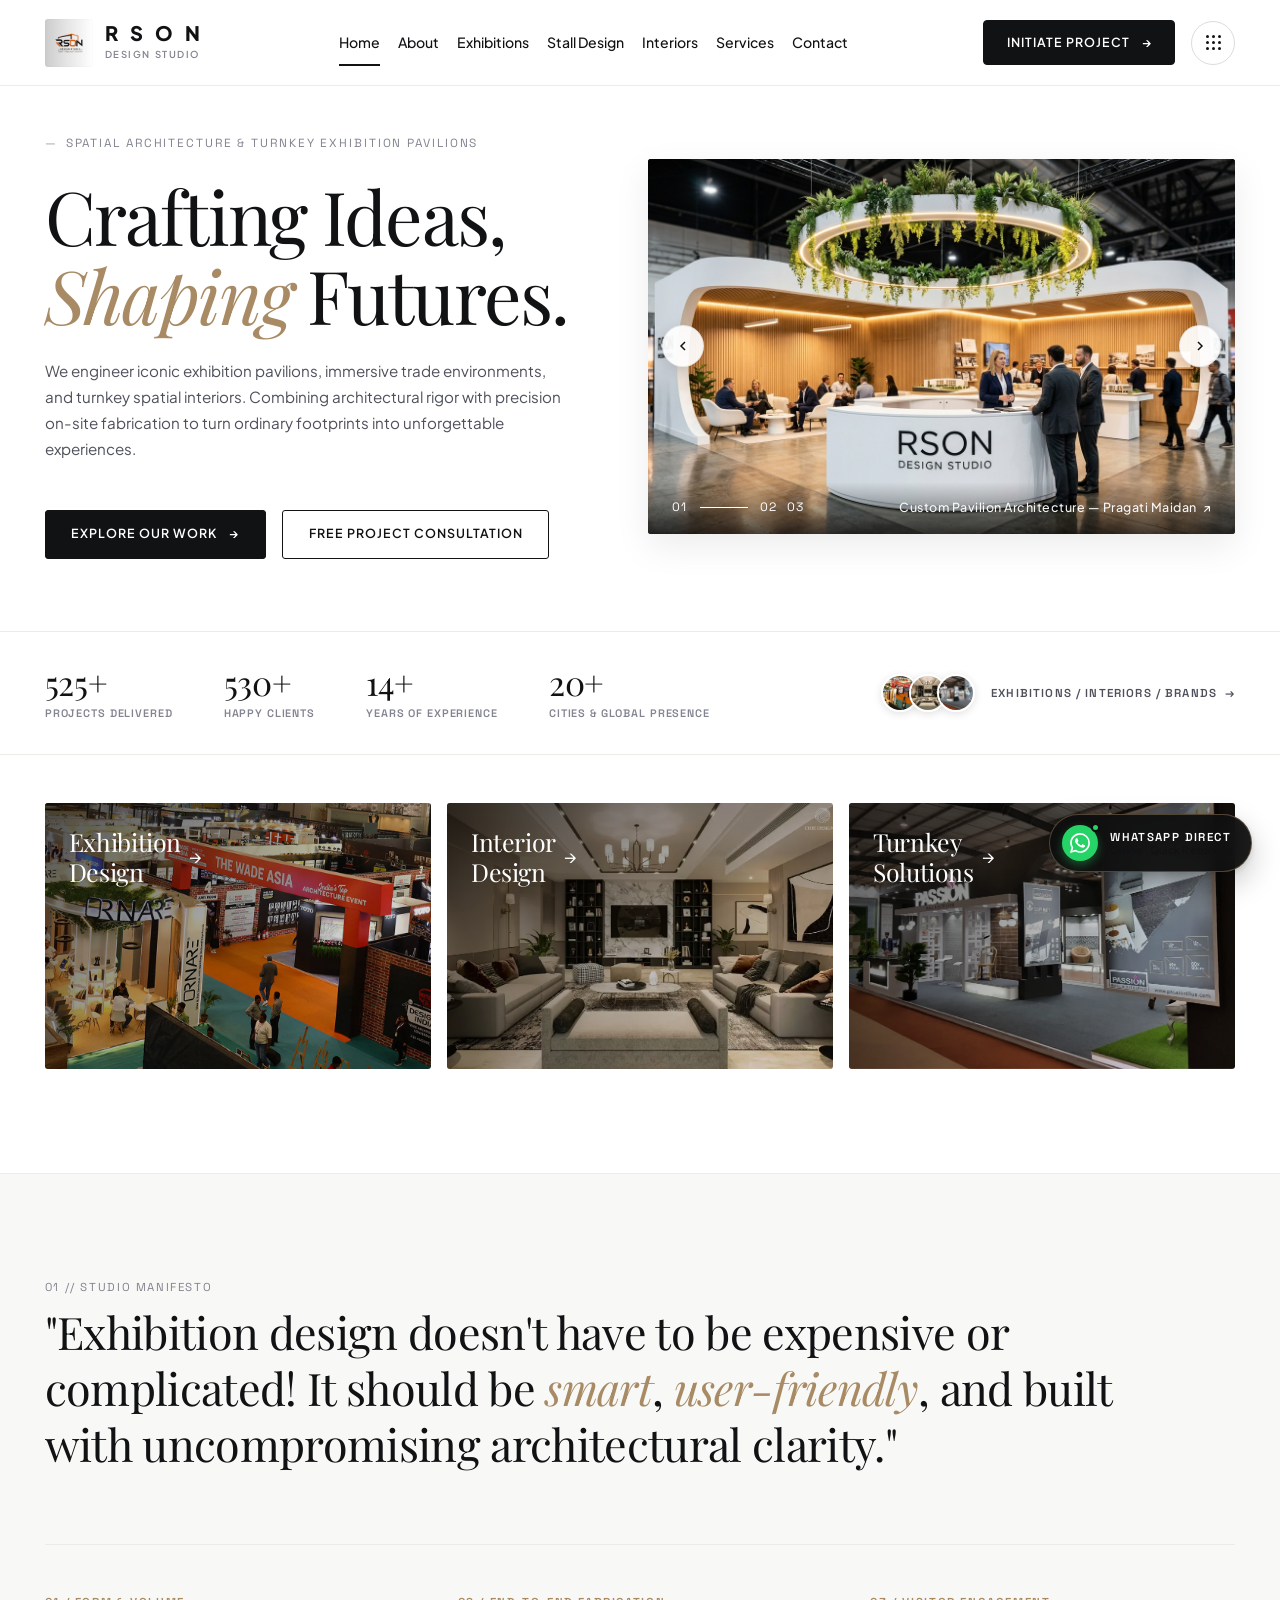
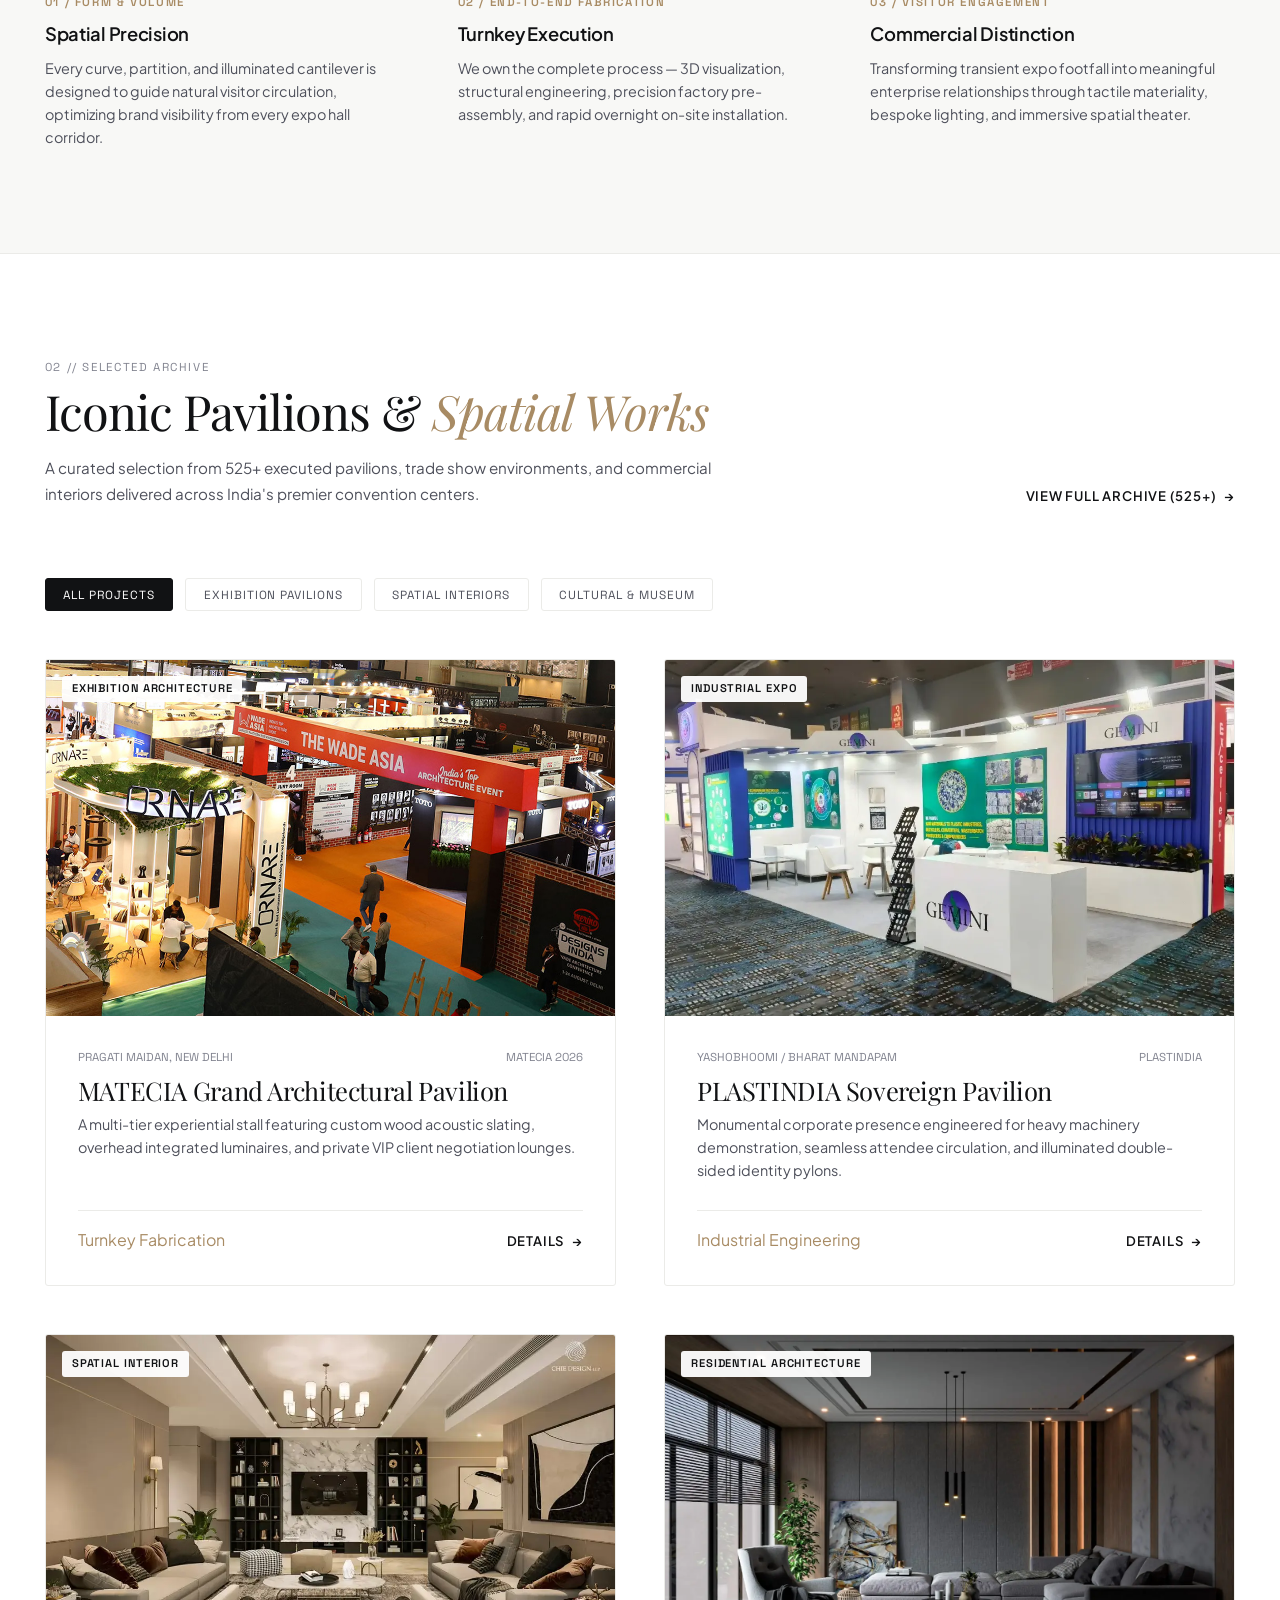
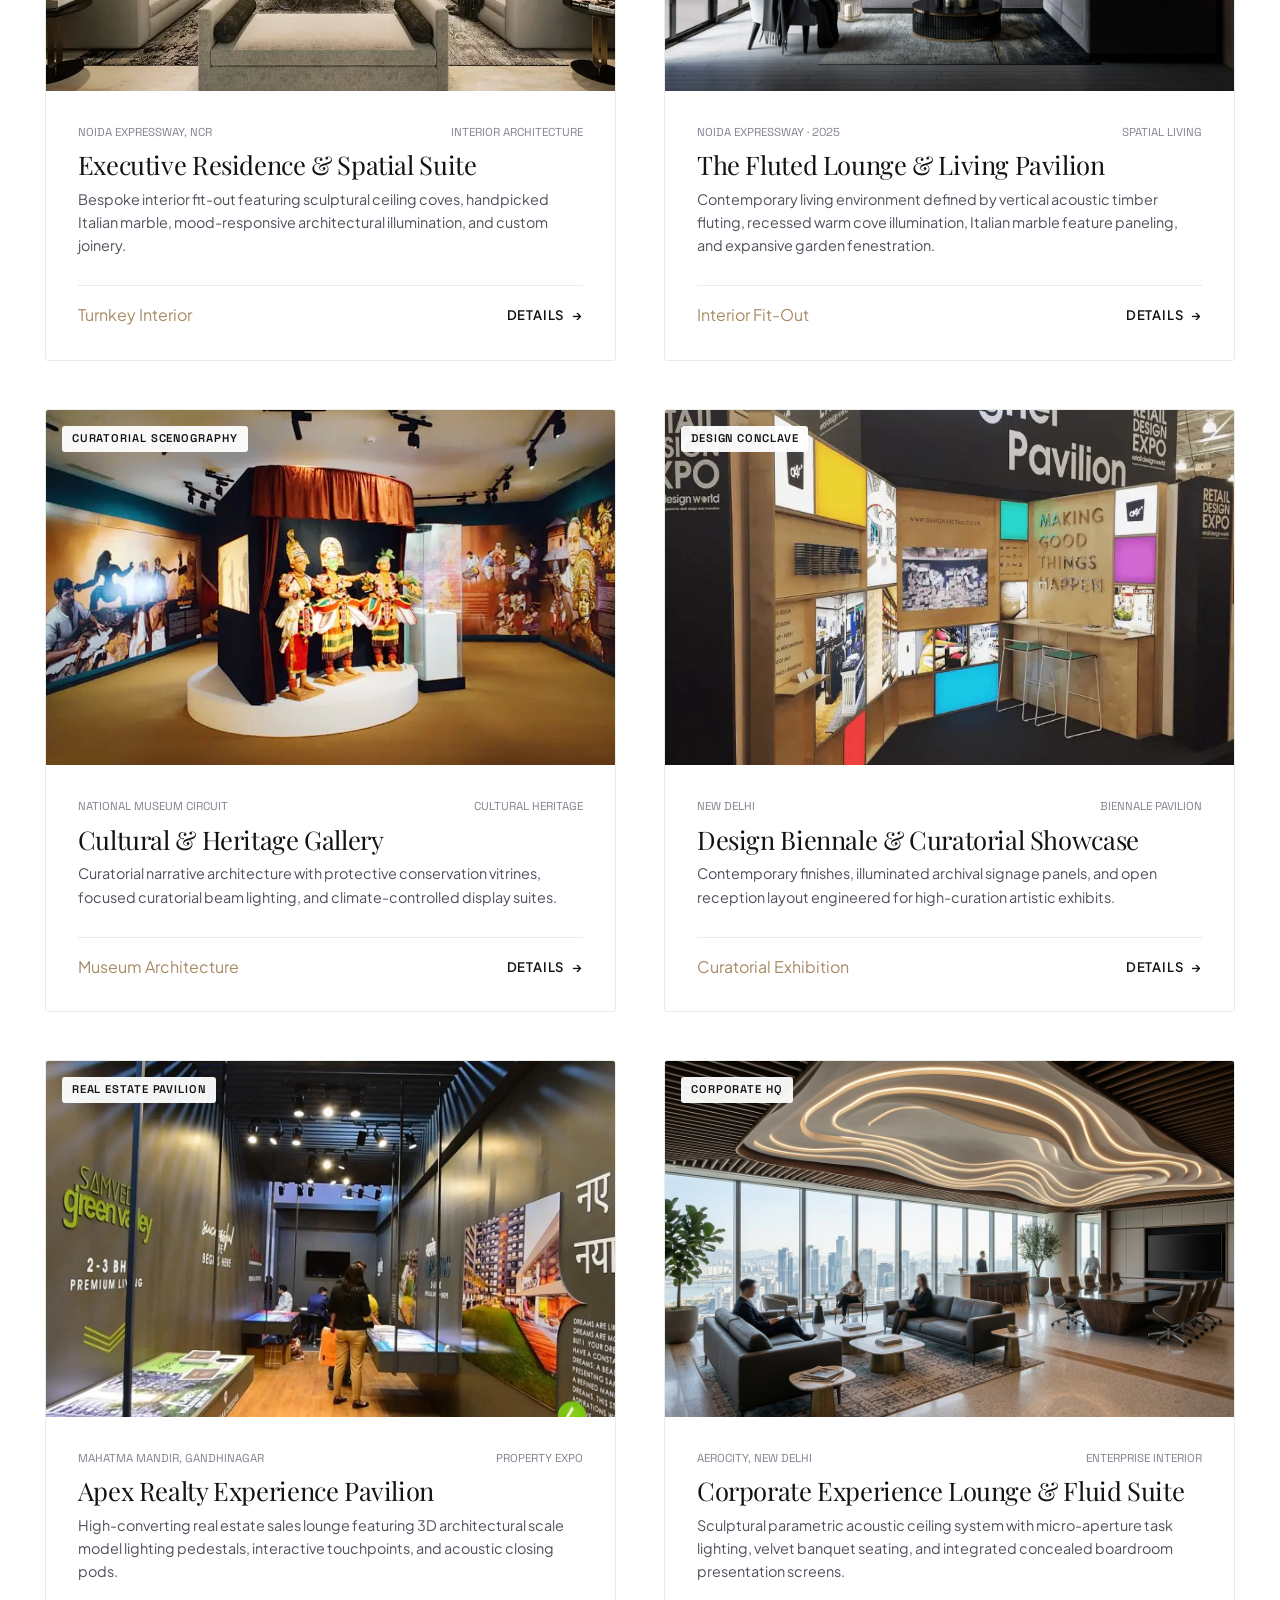
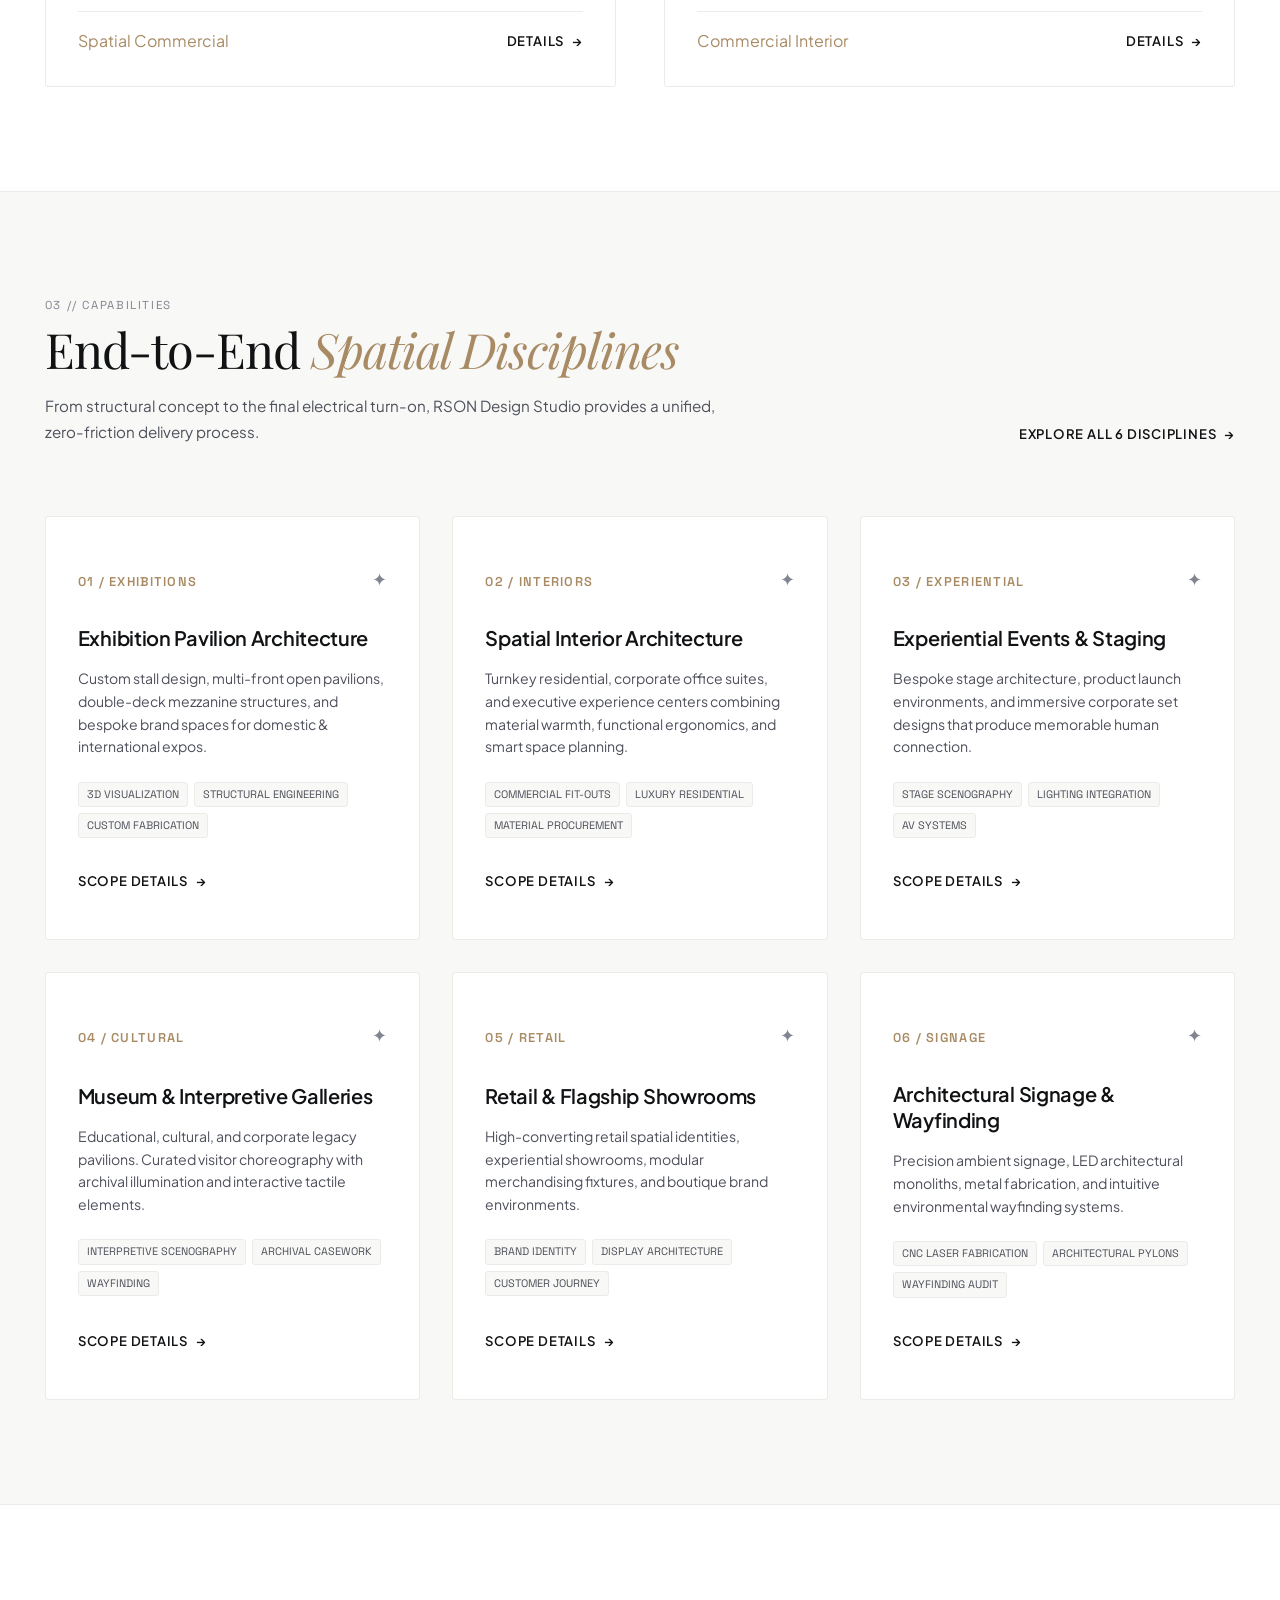
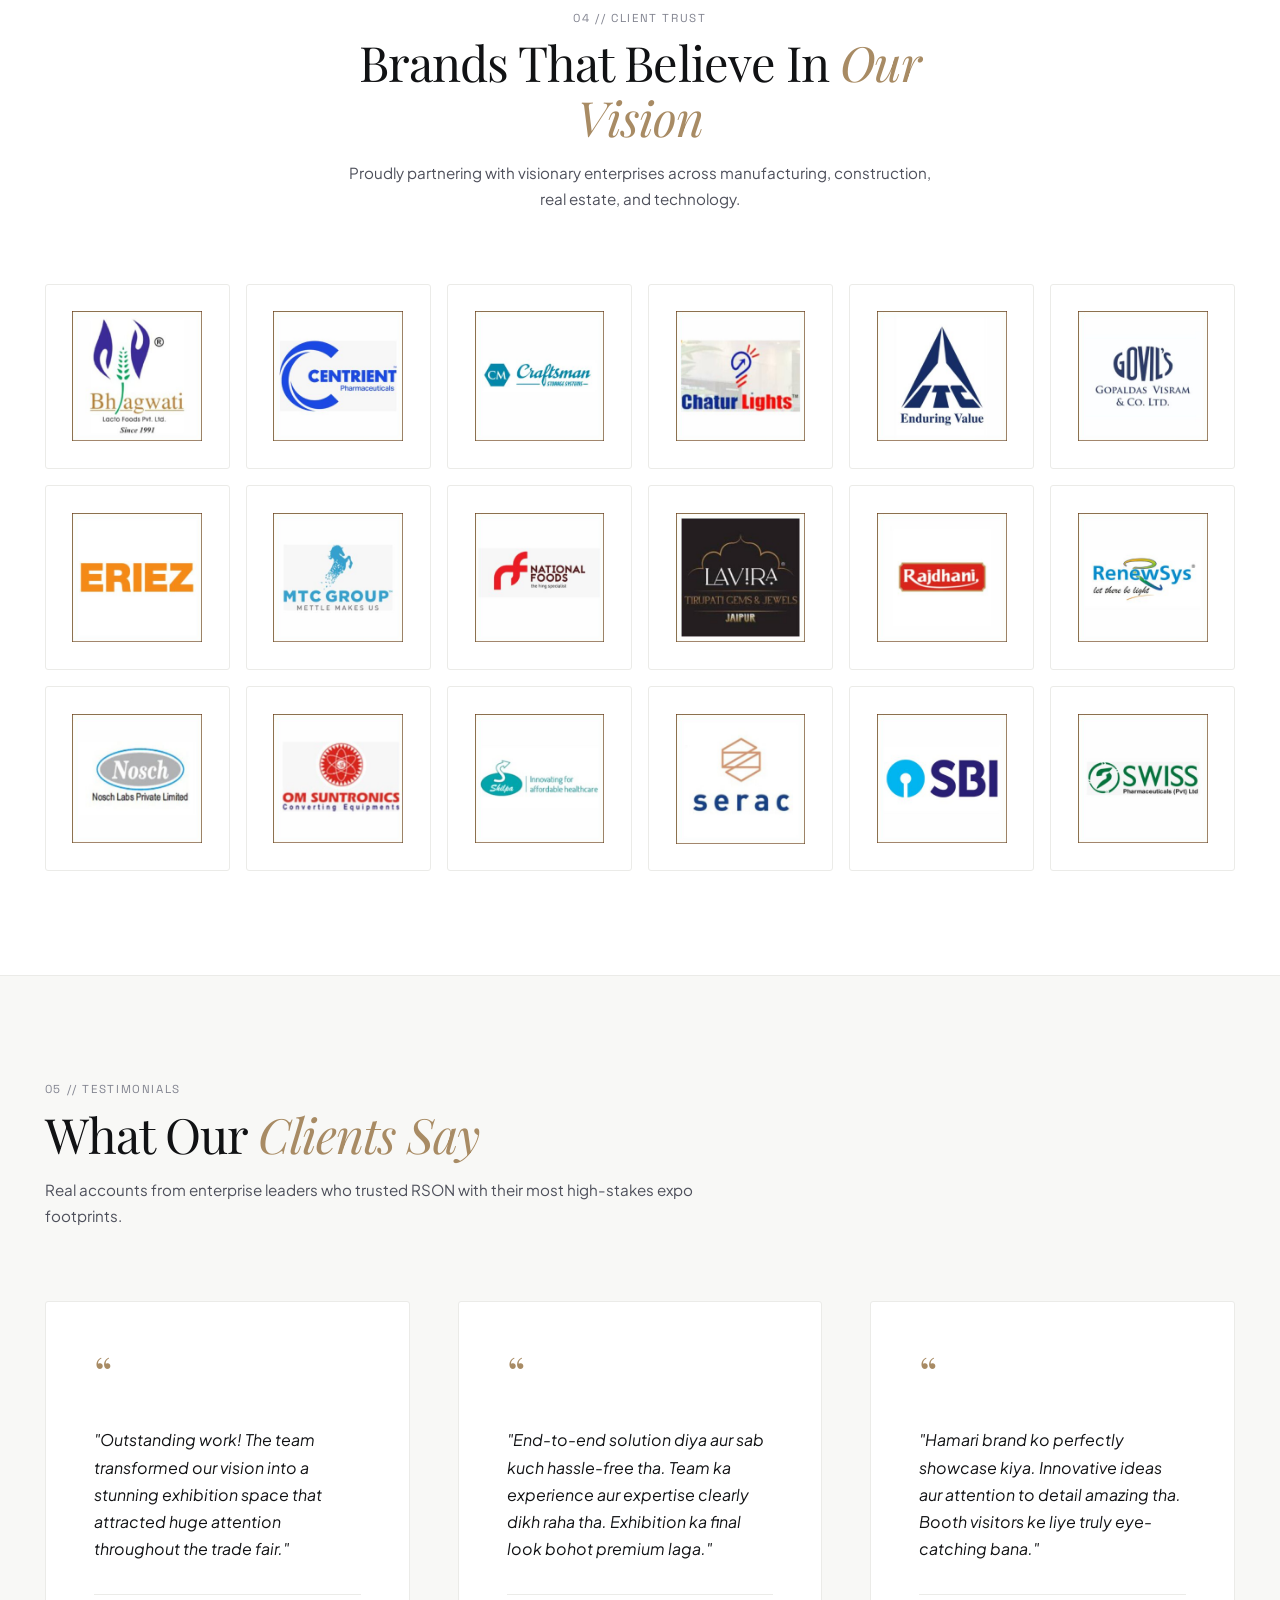
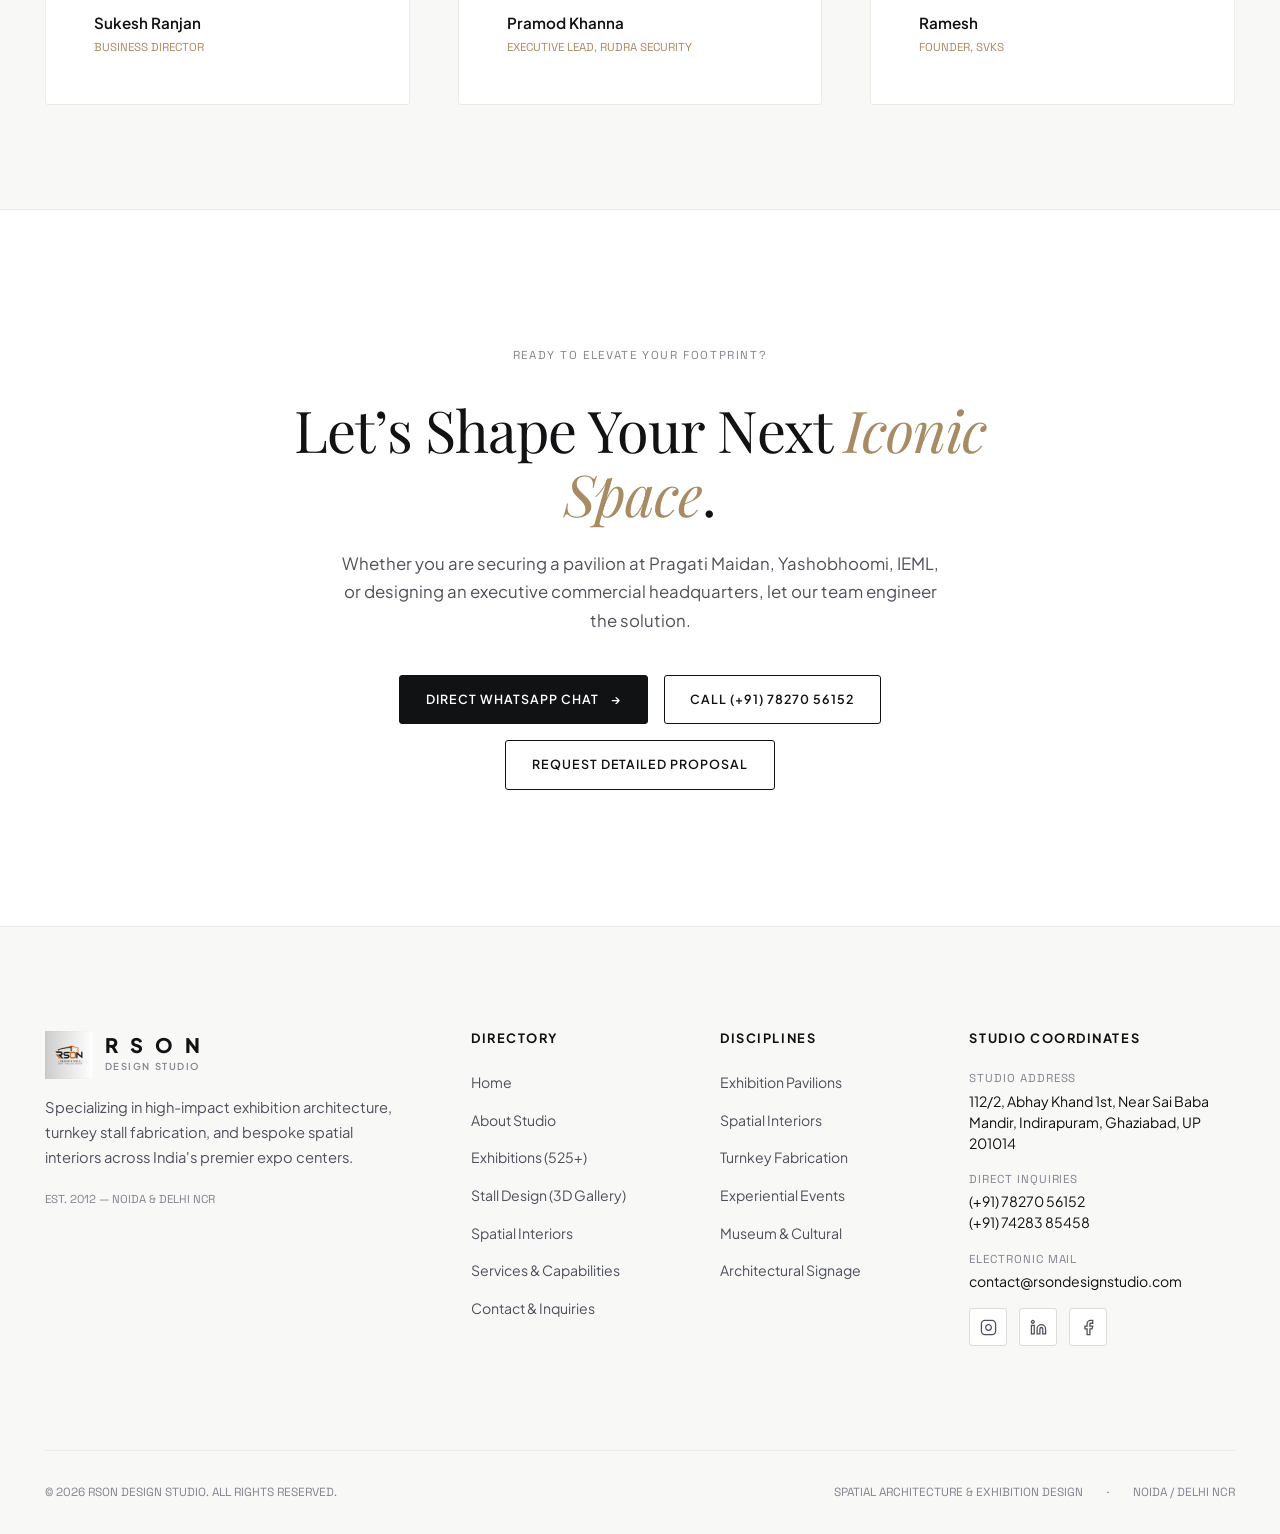
==== index.html @ c60c8533 "Fix home page project filter buttons and update experience stat to 14+ years" ====
<!DOCTYPE html>
<html lang="en">

<head>
  <meta charset="UTF-8">
  <meta name="viewport" content="width=device-width, initial-scale=1.0">
  <title>RSON Design Studio — Spatial Architecture & Exhibition Pavilions</title>
  <meta name="description"
    content="RSON Design Studio specializes in bespoke exhibition pavilion architecture, turnkey stall fabrication, and spatial interior design across India's premier convention centers.">
  <meta name="keywords"
    content="exhibition design, stall fabrication, spatial interior design, booth architecture, Pragati Maidan, Yashobhoomi, Noida, Delhi NCR">

  <!-- OpenGraph Meta -->
  <meta property="og:type" content="website">
  <meta property="og:title" content="RSON Design Studio — Spatial Architecture & Exhibition Pavilions">
  <meta property="og:description"
    content="Crafting monumental exhibition pavilions, immersive trade environments, and turnkey spatial interiors. 14+ years, 525+ built projects.">
  <meta property="og:image" content="assets/images/hero-mockup-pavilion.jpg">
  <meta property="og:url" content="https://www.rsondesignstudio.com/">

  <!-- Favicon -->
  <link rel="icon" type="image/jpeg" href="assets/images/logo.jpeg">

  <!-- Google Fonts: Playfair Display (Editorial Serif), Plus Jakarta Sans (Swiss Sans), Space Grotesk (Mono) -->
  <link rel="preconnect" href="https://fonts.googleapis.com">
  <link rel="preconnect" href="https://fonts.gstatic.com" crossorigin>
  <link
    href="https://fonts.googleapis.com/css2?family=Playfair+Display:ital,wght@0,400;0,500;0,600;0,700;1,400;1,500;1,600&family=Plus+Jakarta+Sans:wght@300;400;500;600;700;800&family=Space+Grotesk:wght@400;500;600&display=swap"
    rel="stylesheet">

  <!-- Stylesheets -->
  <link rel="stylesheet" href="css/design-system.css">
  <link rel="stylesheet" href="css/layout.css">
  <link rel="stylesheet" href="css/home.css">
</head>

<body>

  <!-- =========================================================================
       01. PRIMARY SITE HEADER (EXACT REFERENCE MOCKUP SPECIFICATION)
       ========================================================================= -->
  <header class="site-header">
    <div class="container header-container">
      <!-- Studio Brand Identity Lockup with Original Website Logo -->
      <a href="/" class="brand-lockup" aria-label="RSON Design Studio Homepage">
        <img src="assets/images/logo-cropped.jpeg" alt="RSON Design Studio Logo" class="header-logo-img" width="48"
          height="48">
        <div class="brand-text">
          <span class="brand-name">R S O N</span>
          <span class="brand-tagline">DESIGN STUDIO</span>
        </div>
      </a>

      <!-- Desktop Architectural Navigation -->
      <nav class="desktop-nav" aria-label="Main Navigation">
        <a href="/" class="nav-link active" aria-current="page">Home</a>
        <a href="about" class="nav-link">About</a>
        <a href="exhibitions" class="nav-link">Exhibitions</a>
        <a href="stall-design" class="nav-link">Stall Design</a>
        <a href="interiors" class="nav-link">Interiors</a>
        <a href="services" class="nav-link">Services</a>
        <a href="contact" class="nav-link">Contact</a>
      </nav>

      <!-- Header Actions -->
      <div class="header-actions">
        <a href="contact" class="btn btn-black btn-initiate">
          <span>INITIATE PROJECT</span>
          <span aria-hidden="true">→</span>
        </a>
        <button class="btn-grid-menu" aria-label="Toggle Navigation & Coordinates Drawer" aria-expanded="false">
          <div class="grid-dots-icon" aria-hidden="true">
            <span></span><span></span><span></span>
            <span></span><span></span><span></span>
            <span></span><span></span><span></span>
          </div>
        </button>
      </div>
    </div>
  </header>

  <!-- =========================================================================
       02. MOBILE & COORDINATES DRAWER
       ========================================================================= -->
  <div class="mobile-drawer" aria-label="Mobile Navigation Overlay">
    <ul class="mobile-nav-list">
      <li class="mobile-nav-item">
        <span class="mobile-nav-num">01</span>
        <a href="/" class="mobile-nav-link active">Home</a>
      </li>
      <li class="mobile-nav-item">
        <span class="mobile-nav-num">02</span>
        <a href="about" class="mobile-nav-link">About Studio</a>
      </li>
      <li class="mobile-nav-item">
        <span class="mobile-nav-num">03</span>
        <a href="exhibitions" class="mobile-nav-link">Exhibitions</a>
      </li>
      <li class="mobile-nav-item">
        <span class="mobile-nav-num">04</span>
        <a href="stall-design" class="mobile-nav-link">Stall Design</a>
      </li>
      <li class="mobile-nav-item">
        <span class="mobile-nav-num">05</span>
        <a href="interiors" class="mobile-nav-link">Interiors</a>
      </li>
      <li class="mobile-nav-item">
        <span class="mobile-nav-num">06</span>
        <a href="services" class="mobile-nav-link">Services</a>
      </li>
      <li class="mobile-nav-item">
        <span class="mobile-nav-num">07</span>
        <a href="contact" class="mobile-nav-link">Contact</a>
      </li>
    </ul>

    <div class="mobile-drawer-footer">
      <div class="mobile-contact-row">
        <span class="mobile-contact-label">Studio Coordinates</span>
        <span class="mobile-contact-val">112/2, Abhay Khand 1st, Indirapuram, Ghaziabad UP 201014 / Noida NCR</span>
      </div>
      <div class="mobile-contact-row">
        <span class="mobile-contact-label">Direct Line</span>
        <span class="mobile-contact-val">(+91) 78270 56152 &nbsp;·&nbsp; (+91) 74283 85458</span>
      </div>
      <div style="margin-top: var(--space-sm);">
        <a href="https://wa.me/917827056152?text=Hello%20RSON%20Studio%2C%20I%20would%20like%20to%20discuss%20an%20upcoming%20project."
          target="_blank" rel="noopener noreferrer" class="btn btn-black" style="width: 100%;">
          Chat via WhatsApp Direct
        </a>
      </div>
    </div>
  </div>

  <main id="main-content">
    <!-- =========================================================================
         03. HERO SECTION (MATCHING REFERENCE MOCKUP SPECIFICATION)
         ========================================================================= -->
    <section class="hero-section">
      <div class="container">
        <div class="hero-grid">
          <!-- Left Column: Typography & CTAs -->
          <div class="hero-content fade-up">
            <span class="eyebrow-line">SPATIAL ARCHITECTURE & TURNKEY EXHIBITION PAVILIONS</span>
            <h1 class="hero-title">
              Crafting Ideas,<br>
              <span class="text-beige-italic">Shaping</span> Futures.
            </h1>
            <p class="hero-subtitle">
              We engineer iconic exhibition pavilions, immersive trade environments, and turnkey spatial interiors.
              Combining architectural rigor with precision on-site fabrication to turn ordinary footprints into
              unforgettable experiences.
            </p>
            <div class="hero-actions">
              <a href="#featured-works" class="btn btn-black">
                <span>EXPLORE OUR WORK</span>
                <span aria-hidden="true">→</span>
              </a>
              <a href="https://wa.me/917827056152?text=Hello%20RSON%20Design%20Studio%2C%20I%20would%20like%20a%20free%20project%20consultation."
                target="_blank" rel="noopener noreferrer" class="btn btn-white-outline">
                <span>FREE PROJECT CONSULTATION</span>
              </a>
            </div>
          </div>

          <!-- Right Column: Interactive Showcase Slider Frame -->
          <div class="hero-showcase fade-up delay-1">
            <div class="hero-slides-track">
              <!-- Slide 01: Ultra-High-Resolution Hero Pavilion -->
              <div class="hero-slide active">
                <img src="assets/images/hero-pavilion-hq.jpg" alt="RSON Design Studio Custom Pavilion Architecture"
                  loading="eager" width="1920" height="1080">
              </div>
              <!-- Slide 02: MATECIA Grand Pavilion -->
              <div class="hero-slide">
                <img src="assets/images/matecia-pavilion.jpg" alt="MATECIA Grand Architectural Pavilion" loading="lazy">
              </div>
              <!-- Slide 03: PLASTINDIA Sovereign Pavilion -->
              <div class="hero-slide">
                <img src="assets/images/plastindia-delhi.webp" alt="PLASTINDIA Sovereign Pavilion" loading="lazy">
              </div>
            </div>

            <!-- Floating Navigation Arrows -->
            <button class="hero-nav-btn hero-nav-prev" aria-label="Previous Slide">
              <svg width="16" height="16" viewBox="0 0 24 24" fill="none" stroke="currentColor" stroke-width="2.2">
                <path d="M15 18l-6-6 6-6" />
              </svg>
            </button>
            <button class="hero-nav-btn hero-nav-next" aria-label="Next Slide">
              <svg width="16" height="16" viewBox="0 0 24 24" fill="none" stroke="currentColor" stroke-width="2.2">
                <path d="M9 18l6-6-6-6" />
              </svg>
            </button>

            <!-- Bottom Overlay Bar -->
            <div class="hero-bottom-overlay">
              <div class="hero-pagination">
                <span id="heroCurrentNum">01</span>
                <div class="hero-progress-line">
                  <div class="hero-progress-active" id="heroProgressActive"></div>
                </div>
                <span>02 &nbsp;03</span>
              </div>
              <a href="exhibitions" class="hero-caption-link">
                <span id="heroCaptionText">Custom Pavilion Architecture — Pragati Maidan</span>
                <span aria-hidden="true">↗</span>
              </a>
            </div>
          </div>
        </div>
      </div>
    </section>

    <!-- =========================================================================
         04. METRICS / STATS BAR (MATCHING REFERENCE MOCKUP SPECIFICATION)
         ========================================================================= -->
    <section class="metrics-bar">
      <div class="container metrics-container fade-up">
        <!-- Numeric Columns -->
        <div class="metrics-cols">
          <div class="metric-item">
            <span class="metric-number">525+</span>
            <span class="metric-label">PROJECTS DELIVERED</span>
          </div>
          <div class="metric-item">
            <span class="metric-number">530+</span>
            <span class="metric-label">HAPPY CLIENTS</span>
          </div>
          <div class="metric-item">
            <span class="metric-number">14+</span>
            <span class="metric-label">YEARS OF EXPERIENCE</span>
          </div>
          <div class="metric-item">
            <span class="metric-number">20+</span>
            <span class="metric-label">CITIES & GLOBAL PRESENCE</span>
          </div>
        </div>

        <!-- Right Thumbnails & Navigation Link -->
        <div class="metrics-right">
          <div class="metrics-thumbnails">
            <img src="assets/images/matecia-pavilion.jpg" alt="Exhibition Project" class="metric-thumb">
            <img src="assets/images/luxury-interior.webp" alt="Interior Project" class="metric-thumb">
            <img src="assets/images/stall-fabrication.webp" alt="Turnkey Project" class="metric-thumb">
          </div>
          <a href="exhibitions" class="metrics-link">
            <span>EXHIBITIONS / INTERIORS / BRANDS</span>
            <span aria-hidden="true">→</span>
          </a>
        </div>
      </div>
    </section>

    <!-- =========================================================================
         05. ARCHITECTURAL PILLAR CARDS (EXHIBITION / INTERIOR / CONSTRUCTION / TURNKEY)
         ========================================================================= -->
    <section class="pillar-section">
      <div class="container">
        <div class="pillar-grid fade-up">
          <!-- Pillar 1: Exhibition Design -->
          <a href="exhibitions" class="pillar-card">
            <img src="assets/images/matecia-pavilion.jpg" alt="Exhibition Design" loading="lazy">
            <div class="pillar-overlay">
              <h2 class="pillar-title">
                <span>Exhibition<br>Design</span>
                <span class="arrow">→</span>
              </h2>
            </div>
          </a>

          <!-- Pillar 2: Interior Design -->
          <a href="interiors" class="pillar-card">
            <img src="assets/images/luxury-interior.webp" alt="Interior Design" loading="lazy">
            <div class="pillar-overlay">
              <h2 class="pillar-title">
                <span>Interior<br>Design</span>
                <span class="arrow">→</span>
              </h2>
            </div>
          </a>


          <!-- Pillar 4: Turnkey Solutions -->
          <a href="services" class="pillar-card">
            <img src="assets/images/stall-fabrication.webp" alt="Turnkey Solutions" loading="lazy">
            <div class="pillar-overlay">
              <h2 class="pillar-title">
                <span>Turnkey<br>Solutions</span>
                <span class="arrow">→</span>
              </h2>
            </div>
          </a>
        </div>
      </div>
    </section>


    <!-- =========================================================================
         06. STUDIO MANIFESTO / STATEMENT
         ========================================================================= -->
    <section class="statement-section">
      <div class="container">
        <span class="section-number fade-up">01 // STUDIO MANIFESTO</span>
        <blockquote class="statement-quote fade-up delay-1">
          "Exhibition design doesn't have to be expensive or complicated! It should be <em>smart</em>,
          <em>user-friendly</em>, and built with uncompromising architectural clarity."
        </blockquote>

        <div class="statement-principles fade-up delay-2">
          <div class="principle-item">
            <span class="principle-num">01 / FORM & VOLUME</span>
            <h3 class="principle-title">Spatial Precision</h3>
            <p class="principle-desc">
              Every curve, partition, and illuminated cantilever is designed to guide natural visitor circulation,
              optimizing brand visibility from every expo hall corridor.
            </p>
          </div>
          <div class="principle-item">
            <span class="principle-num">02 / END-TO-END FABRICATION</span>
            <h3 class="principle-title">Turnkey Execution</h3>
            <p class="principle-desc">
              We own the complete process — 3D visualization, structural engineering, precision factory pre-assembly,
              and rapid overnight on-site installation.
            </p>
          </div>
          <div class="principle-item">
            <span class="principle-num">03 / VISITOR ENGAGEMENT</span>
            <h3 class="principle-title">Commercial Distinction</h3>
            <p class="principle-desc">
              Transforming transient expo footfall into meaningful enterprise relationships through tactile materiality,
              bespoke lighting, and immersive spatial theater.
            </p>
          </div>
        </div>
      </div>
    </section>

    <!-- =========================================================================
         07. FEATURED WORKS (CURATED REAL EXHIBITION & INTERIOR ARCHIVE)
         ========================================================================= -->
    <section id="featured-works" class="featured-projects">
      <div class="container">
        <div class="section-head fade-up">
          <div class="section-head-left">
            <span class="section-number">02 // SELECTED ARCHIVE</span>
            <h2 class="section-title">Iconic Pavilions & <em>Spatial Works</em></h2>
            <p class="section-desc">
              A curated selection from 525+ executed pavilions, trade show environments, and commercial interiors
              delivered across India's premier convention centers.
            </p>
          </div>
          <a href="exhibitions" class="link-editorial">
            <span>View Full Archive (525+)</span>
            <span class="arrow" aria-hidden="true">→</span>
          </a>
        </div>

        <!-- Filter Controls -->
        <div class="project-filters fade-up delay-1">
          <button class="filter-btn active" data-filter="all" type="button">All Projects</button>
          <button class="filter-btn" data-filter="exhibitions" type="button">Exhibition Pavilions</button>
          <button class="filter-btn" data-filter="interiors" type="button">Spatial Interiors</button>
          <button class="filter-btn" data-filter="cultural" type="button">Cultural & Museum</button>
        </div>

        <!-- Projects Grid -->
        <div class="projects-grid">
          <!-- Project 01: MATECIA Main Pavilion -->
          <article class="project-card fade-up delay-1" data-category="exhibitions">
            <div class="project-media">
              <img src="assets/images/matecia-pavilion.jpg" alt="MATECIA Main Pavilion Architecture" loading="lazy">
              <span class="project-badge">Exhibition Architecture</span>
            </div>
            <div class="project-info">
              <div>
                <div class="project-meta-row">
                  <span>Pragati Maidan, New Delhi</span>
                  <span>MATECIA 2026</span>
                </div>
                <h3 class="project-title" style="margin-top: 0.5rem;">MATECIA Grand Architectural Pavilion</h3>
                <p class="project-desc" style="margin-top: 0.5rem;">
                  A multi-tier experiential stall featuring custom wood acoustic slating, overhead integrated
                  luminaires, and private VIP client negotiation lounges.
                </p>
              </div>
              <div class="project-action">
                <span class="meta-tag" style="color: var(--accent-beige);">Turnkey Fabrication</span>
                <a href="exhibitions" class="link-editorial">Details <span class="arrow">→</span></a>
              </div>
            </div>
          </article>

          <!-- Project 02: PLASTINDIA New Delhi -->
          <article class="project-card fade-up delay-2" data-category="exhibitions">
            <div class="project-media">
              <img src="assets/images/plastindia-delhi.webp" alt="PLASTINDIA Exhibition Pavilion" loading="lazy">
              <span class="project-badge">Industrial Expo</span>
            </div>
            <div class="project-info">
              <div>
                <div class="project-meta-row">
                  <span>Yashobhoomi / Bharat Mandapam</span>
                  <span>PLASTINDIA</span>
                </div>
                <h3 class="project-title" style="margin-top: 0.5rem;">PLASTINDIA Sovereign Pavilion</h3>
                <p class="project-desc" style="margin-top: 0.5rem;">
                  Monumental corporate presence engineered for heavy machinery demonstration, seamless attendee
                  circulation, and illuminated double-sided identity pylons.
                </p>
              </div>
              <div class="project-action">
                <span class="meta-tag" style="color: var(--accent-beige);">Industrial Engineering</span>
                <a href="exhibitions" class="link-editorial">Details <span class="arrow">→</span></a>
              </div>
            </div>
          </article>

          <!-- Project 03: Luxury Interior Living & Suite -->
          <article class="project-card fade-up delay-1" data-category="interiors">
            <div class="project-media">
              <img src="assets/images/luxury-interior.webp" alt="Luxury Interior Architecture Living Room"
                loading="lazy">
              <span class="project-badge">Spatial Interior</span>
            </div>
            <div class="project-info">
              <div>
                <div class="project-meta-row">
                  <span>Noida Expressway, NCR</span>
                  <span>Interior Architecture</span>
                </div>
                <h3 class="project-title" style="margin-top: 0.5rem;">Executive Residence & Spatial Suite</h3>
                <p class="project-desc" style="margin-top: 0.5rem;">
                  Bespoke interior fit-out featuring sculptural ceiling coves, handpicked Italian marble,
                  mood-responsive architectural illumination, and custom joinery.
                </p>
              </div>
              <div class="project-action">
                <span class="meta-tag" style="color: var(--accent-beige);">Turnkey Interior</span>
                <a href="interiors" class="link-editorial">Details <span class="arrow">→</span></a>
              </div>
            </div>
          </article>

          <!-- Project 04: The Fluted Lounge & Living Pavilion -->
          <article class="project-card fade-up delay-2" data-category="interiors">
            <div class="project-media">
              <img src="assets/images/project-interior-1.webp" alt="The Fluted Lounge & Living Pavilion"
                loading="lazy">
              <span class="project-badge">Residential Architecture</span>
            </div>
            <div class="project-info">
              <div>
                <div class="project-meta-row">
                  <span>Noida Expressway · 2025</span>
                  <span>Spatial Living</span>
                </div>
                <h3 class="project-title" style="margin-top: 0.5rem;">The Fluted Lounge & Living Pavilion</h3>
                <p class="project-desc" style="margin-top: 0.5rem;">
                  Contemporary living environment defined by vertical acoustic timber fluting, recessed warm cove
                  illumination, Italian marble feature paneling, and expansive garden fenestration.
                </p>
              </div>
              <div class="project-action">
                <span class="meta-tag" style="color: var(--accent-beige);">Interior Fit-Out</span>
                <a href="interiors" class="link-editorial">Details <span class="arrow">→</span></a>
              </div>
            </div>
          </article>

          <!-- Project 05: Cultural & Heritage Gallery -->
          <article class="project-card fade-up delay-1" data-category="cultural">
            <div class="project-media">
              <img src="assets/images/museum-design.webp" alt="Cultural and Heritage Exhibition Pavilion"
                loading="lazy">
              <span class="project-badge">Curatorial Scenography</span>
            </div>
            <div class="project-info">
              <div>
                <div class="project-meta-row">
                  <span>National Museum Circuit</span>
                  <span>Cultural Heritage</span>
                </div>
                <h3 class="project-title" style="margin-top: 0.5rem;">Cultural & Heritage Gallery</h3>
                <p class="project-desc" style="margin-top: 0.5rem;">
                  Curatorial narrative architecture with protective conservation vitrines, focused curatorial beam
                  lighting, and climate-controlled display suites.
                </p>
              </div>
              <div class="project-action">
                <span class="meta-tag" style="color: var(--accent-beige);">Museum Architecture</span>
                <a href="services" class="link-editorial">Details <span class="arrow">→</span></a>
              </div>
            </div>
          </article>

          <!-- Project 06: Design Biennale & Curatorial Pavilion -->
          <article class="project-card fade-up delay-2" data-category="cultural">
            <div class="project-media">
              <img src="assets/images/design-expo.webp" alt="Design Biennale Custom Showcase Stand"
                loading="lazy">
              <span class="project-badge">Design Conclave</span>
            </div>
            <div class="project-info">
              <div>
                <div class="project-meta-row">
                  <span>New Delhi</span>
                  <span>Biennale Pavilion</span>
                </div>
                <h3 class="project-title" style="margin-top: 0.5rem;">Design Biennale & Curatorial Showcase</h3>
                <p class="project-desc" style="margin-top: 0.5rem;">
                  Contemporary finishes, illuminated archival signage panels, and open reception layout engineered
                  for high-curation artistic exhibits.
                </p>
              </div>
              <div class="project-action">
                <span class="meta-tag" style="color: var(--accent-beige);">Curatorial Exhibition</span>
                <a href="services" class="link-editorial">Details <span class="arrow">→</span></a>
              </div>
            </div>
          </article>

          <!-- Project 07: Property Expo Gandhinagar -->
          <article class="project-card fade-up delay-1" data-category="exhibitions">
            <div class="project-media">
              <img src="assets/images/property-expo.webp" alt="Property Expo Gandhinagar Exhibition Stand"
                loading="lazy">
              <span class="project-badge">Real Estate Pavilion</span>
            </div>
            <div class="project-info">
              <div>
                <div class="project-meta-row">
                  <span>Mahatma Mandir, Gandhinagar</span>
                  <span>Property Expo</span>
                </div>
                <h3 class="project-title" style="margin-top: 0.5rem;">Apex Realty Experience Pavilion</h3>
                <p class="project-desc" style="margin-top: 0.5rem;">
                  High-converting real estate sales lounge featuring 3D architectural scale model lighting pedestals,
                  interactive touchpoints, and acoustic closing pods.
                </p>
              </div>
              <div class="project-action">
                <span class="meta-tag" style="color: var(--accent-beige);">Spatial Commercial</span>
                <a href="exhibitions" class="link-editorial">Details <span class="arrow">→</span></a>
              </div>
            </div>
          </article>

          <!-- Project 08: Corporate Experience Lounge & Fluid Ceiling -->
          <article class="project-card fade-up delay-2" data-category="interiors">
            <div class="project-media">
              <img src="assets/images/corporate-lounge-hq.jpg" alt="Corporate Experience Lounge and Fluid Ceiling Suite"
                loading="lazy">
              <span class="project-badge">Corporate HQ</span>
            </div>
            <div class="project-info">
              <div>
                <div class="project-meta-row">
                  <span>Aerocity, New Delhi</span>
                  <span>Enterprise Interior</span>
                </div>
                <h3 class="project-title" style="margin-top: 0.5rem;">Corporate Experience Lounge & Fluid Suite</h3>
                <p class="project-desc" style="margin-top: 0.5rem;">
                  Sculptural parametric acoustic ceiling system with micro-aperture task lighting, velvet banquet
                  seating, and integrated concealed boardroom presentation screens.
                </p>
              </div>
              <div class="project-action">
                <span class="meta-tag" style="color: var(--accent-beige);">Commercial Interior</span>
                <a href="interiors" class="link-editorial">Details <span class="arrow">→</span></a>
              </div>
            </div>
          </article>
        </div>
      </div>
    </section>

    <!-- =========================================================================
         08. SERVICES MATRIX (THE 6 CORE CLIENT SERVICES)
         ========================================================================= -->
    <section class="services-section">
      <div class="container">
        <div class="section-head fade-up">
          <div class="section-head-left">
            <span class="section-number">03 // CAPABILITIES</span>
            <h2 class="section-title">End-to-End <em>Spatial Disciplines</em></h2>
            <p class="section-desc">
              From structural concept to the final electrical turn-on, RSON Design Studio provides a unified,
              zero-friction delivery process.
            </p>
          </div>
          <a href="services" class="link-editorial">
            <span>Explore All 6 Disciplines</span>
            <span class="arrow" aria-hidden="true">→</span>
          </a>
        </div>

        <div class="services-matrix">
          <!-- Service 01: Exhibition Design -->
          <div class="service-card fade-up delay-1">
            <div class="service-header">
              <span class="service-number">01 / EXHIBITIONS</span>
              <span class="service-icon">✦</span>
            </div>
            <div class="service-body">
              <h3 class="service-name">Exhibition Pavilion Architecture</h3>
              <p class="service-desc">
                Custom stall design, multi-front open pavilions, double-deck mezzanine structures, and bespoke brand
                spaces for domestic & international expos.
              </p>
              <div class="service-tags">
                <span class="service-tag">3D Visualization</span>
                <span class="service-tag">Structural Engineering</span>
                <span class="service-tag">Custom Fabrication</span>
              </div>
            </div>
            <a href="services" class="link-editorial">Scope Details <span class="arrow">→</span></a>
          </div>

          <!-- Service 02: Spatial Interior Design -->
          <div class="service-card fade-up delay-2">
            <div class="service-header">
              <span class="service-number">02 / INTERIORS</span>
              <span class="service-icon">✦</span>
            </div>
            <div class="service-body">
              <h3 class="service-name">Spatial Interior Architecture</h3>
              <p class="service-desc">
                Turnkey residential, corporate office suites, and executive experience centers combining material
                warmth, functional ergonomics, and smart space planning.
              </p>
              <div class="service-tags">
                <span class="service-tag">Commercial Fit-Outs</span>
                <span class="service-tag">Luxury Residential</span>
                <span class="service-tag">Material Procurement</span>
              </div>
            </div>
            <a href="services" class="link-editorial">Scope Details <span class="arrow">→</span></a>
          </div>

          <!-- Service 03: Experiential Events -->
          <div class="service-card fade-up delay-3">
            <div class="service-header">
              <span class="service-number">03 / EXPERIENTIAL</span>
              <span class="service-icon">✦</span>
            </div>
            <div class="service-body">
              <h3 class="service-name">Experiential Events & Staging</h3>
              <p class="service-desc">
                Bespoke stage architecture, product launch environments, and immersive corporate set designs that
                produce memorable human connection.
              </p>
              <div class="service-tags">
                <span class="service-tag">Stage Scenography</span>
                <span class="service-tag">Lighting Integration</span>
                <span class="service-tag">AV Systems</span>
              </div>
            </div>
            <a href="services" class="link-editorial">Scope Details <span class="arrow">→</span></a>
          </div>

          <!-- Service 04: Museum & Interpretive -->
          <div class="service-card fade-up delay-1">
            <div class="service-header">
              <span class="service-number">04 / CULTURAL</span>
              <span class="service-icon">✦</span>
            </div>
            <div class="service-body">
              <h3 class="service-name">Museum & Interpretive Galleries</h3>
              <p class="service-desc">
                Educational, cultural, and corporate legacy pavilions. Curated visitor choreography with archival
                illumination and interactive tactile elements.
              </p>
              <div class="service-tags">
                <span class="service-tag">Interpretive Scenography</span>
                <span class="service-tag">Archival Casework</span>
                <span class="service-tag">Wayfinding</span>
              </div>
            </div>
            <a href="services" class="link-editorial">Scope Details <span class="arrow">→</span></a>
          </div>

          <!-- Service 05: Retail & Flagship -->
          <div class="service-card fade-up delay-2">
            <div class="service-header">
              <span class="service-number">05 / RETAIL</span>
              <span class="service-icon">✦</span>
            </div>
            <div class="service-body">
              <h3 class="service-name">Retail & Flagship Showrooms</h3>
              <p class="service-desc">
                High-converting retail spatial identities, experiential showrooms, modular merchandising fixtures, and
                boutique brand environments.
              </p>
              <div class="service-tags">
                <span class="service-tag">Brand Identity</span>
                <span class="service-tag">Display Architecture</span>
                <span class="service-tag">Customer Journey</span>
              </div>
            </div>
            <a href="services" class="link-editorial">Scope Details <span class="arrow">→</span></a>
          </div>

          <!-- Service 06: Architectural Signage -->
          <div class="service-card fade-up delay-3">
            <div class="service-header">
              <span class="service-number">06 / SIGNAGE</span>
              <span class="service-icon">✦</span>
            </div>
            <div class="service-body">
              <h3 class="service-name">Architectural Signage & Wayfinding</h3>
              <p class="service-desc">
                Precision ambient signage, LED architectural monoliths, metal fabrication, and intuitive environmental
                wayfinding systems.
              </p>
              <div class="service-tags">
                <span class="service-tag">CNC Laser Fabrication</span>
                <span class="service-tag">Architectural Pylons</span>
                <span class="service-tag">Wayfinding Audit</span>
              </div>
            </div>
            <a href="services" class="link-editorial">Scope Details <span class="arrow">→</span></a>
          </div>
        </div>
      </div>
    </section>

    <!-- =========================================================================
         09. CLIENT BRANDS WALL (18-19 REAL CLIENT LOGOS EXTRACTED FROM LIVE SITE)
         ========================================================================= -->
    <section class="brands-section">
      <div class="container">
        <div class="brands-head fade-up">
          <span class="section-number">04 // CLIENT TRUST</span>
          <h2 class="section-title">Brands That Believe In <em>Our Vision</em></h2>
          <p class="section-desc">
            Proudly partnering with visionary enterprises across manufacturing, construction, real estate, and
            technology.
          </p>
        </div>

        <div class="brands-grid fade-up delay-1">
          <div class="brand-card"><img src="assets/images/brand-1.jpeg" alt="Partner Brand 01" loading="lazy"></div>
          <div class="brand-card"><img src="assets/images/brand-2.jpeg" alt="Partner Brand 02" loading="lazy"></div>
          <div class="brand-card"><img src="assets/images/brand-3.jpeg" alt="Partner Brand 03" loading="lazy"></div>
          <div class="brand-card"><img src="assets/images/brand-4.jpeg" alt="Partner Brand 04" loading="lazy"></div>
          <div class="brand-card"><img src="assets/images/brand-5.jpeg" alt="Partner Brand 05" loading="lazy"></div>
          <div class="brand-card"><img src="assets/images/brand-6.jpeg" alt="Partner Brand 06" loading="lazy"></div>
          <div class="brand-card"><img src="assets/images/brand-7.jpeg" alt="Partner Brand 07" loading="lazy"></div>
          <div class="brand-card"><img src="assets/images/brand-8.jpeg" alt="Partner Brand 08" loading="lazy"></div>
          <div class="brand-card"><img src="assets/images/brand-9.jpeg" alt="Partner Brand 09" loading="lazy"></div>
          <div class="brand-card"><img src="assets/images/brand-10.jpeg" alt="Partner Brand 10" loading="lazy"></div>
          <div class="brand-card"><img src="assets/images/brand-11.jpeg" alt="Partner Brand 11" loading="lazy"></div>
          <div class="brand-card"><img src="assets/images/brand-12.jpeg" alt="Partner Brand 12" loading="lazy"></div>
          <div class="brand-card"><img src="assets/images/brand-13.jpeg" alt="Partner Brand 13" loading="lazy"></div>
          <div class="brand-card"><img src="assets/images/brand-14.jpeg" alt="Partner Brand 14" loading="lazy"></div>
          <div class="brand-card"><img src="assets/images/brand-15.jpeg" alt="Partner Brand 15" loading="lazy"></div>
          <div class="brand-card"><img src="assets/images/brand-16.jpeg" alt="Partner Brand 16" loading="lazy"></div>
          <div class="brand-card"><img src="assets/images/brand-17.jpeg" alt="Partner Brand 17" loading="lazy"></div>
          <div class="brand-card"><img src="assets/images/brand-18.jpeg" alt="Partner Brand 18" loading="lazy"></div>
        </div>
      </div>
    </section>

    <!-- =========================================================================
         10. CLIENT TESTIMONIALS (VERIFIED CLIENT FEEDBACK)
         ========================================================================= -->
    <section class="testimonials-section">
      <div class="container">
        <div class="section-head fade-up">
          <div class="section-head-left">
            <span class="section-number">05 // TESTIMONIALS</span>
            <h2 class="section-title">What Our <em>Clients Say</em></h2>
            <p class="section-desc">
              Real accounts from enterprise leaders who trusted RSON with their most high-stakes expo footprints.
            </p>
          </div>
        </div>

        <div class="testimonials-grid">
          <!-- Testimonial 01 -->
          <div class="testimonial-card fade-up delay-1">
            <span class="quote-mark">“</span>
            <p class="testimonial-content">
              "Outstanding work! The team transformed our vision into a stunning exhibition space that attracted huge
              attention throughout the trade fair."
            </p>
            <div class="client-meta">
              <span class="client-name">Sukesh Ranjan</span>
              <span class="client-role">Business Director</span>
            </div>
          </div>

          <!-- Testimonial 02 -->
          <div class="testimonial-card fade-up delay-2">
            <span class="quote-mark">“</span>
            <p class="testimonial-content">
              "End-to-end solution diya aur sab kuch hassle-free tha. Team ka experience aur expertise clearly dikh raha
              tha. Exhibition ka final look bohot premium laga."
            </p>
            <div class="client-meta">
              <span class="client-name">Pramod Khanna</span>
              <span class="client-role">Executive Lead, Rudra Security</span>
            </div>
          </div>

          <!-- Testimonial 03 -->
          <div class="testimonial-card fade-up delay-3">
            <span class="quote-mark">“</span>
            <p class="testimonial-content">
              "Hamari brand ko perfectly showcase kiya. Innovative ideas aur attention to detail amazing tha. Booth
              visitors ke liye truly eye-catching bana."
            </p>
            <div class="client-meta">
              <span class="client-name">Ramesh</span>
              <span class="client-role">Founder, SVKS</span>
            </div>
          </div>
        </div>
      </div>
    </section>

    <!-- =========================================================================
         11. MONOLITHIC FINAL CTA SECTION
         ========================================================================= -->
    <section class="cta-monolith">
      <div class="container cta-container fade-up">
        <span class="section-number">READY TO ELEVATE YOUR FOOTPRINT?</span>
        <h2 class="cta-title">
          Let’s Shape Your Next <em>Iconic Space</em>.
        </h2>
        <p class="cta-subtitle">
          Whether you are securing a pavilion at Pragati Maidan, Yashobhoomi, IEML, or designing an executive commercial
          headquarters, let our team engineer the solution.
        </p>

        <div class="cta-buttons">
          <a href="https://wa.me/917827056152?text=Hello%20RSON%20Design%20Studio%2C%20I%20would%20like%20to%20discuss%20an%20exhibition%20pavilion%20project."
            target="_blank" rel="noopener noreferrer" class="btn btn-black">
            <span>Direct WhatsApp Chat</span>
            <span aria-hidden="true">→</span>
          </a>
          <a href="tel:+917827056152" class="btn btn-white-outline">
            <span>Call (+91) 78270 56152</span>
          </a>
          <a href="contact" class="btn btn-white-outline">
            <span>Request Detailed Proposal</span>
          </a>
        </div>
      </div>
    </section>
  </main>

  <!-- =========================================================================
       12. MASTER ARCHITECTURAL FOOTER
       ========================================================================= -->
  <footer class="site-footer">
    <div class="container">
      <div class="footer-grid">
        <!-- Col 1: Studio Identity -->
        <div class="footer-col-studio">
          <a href="/" class="brand-lockup">
            <img src="assets/images/logo-cropped.jpeg" alt="RSON Design Studio Logo" class="footer-logo-img" width="48"
              height="48">
            <div class="brand-text">
              <span class="brand-name">R S O N</span>
              <span class="brand-tagline">DESIGN STUDIO</span>
            </div>
          </a>
          <p class="footer-manifesto">
            Specializing in high-impact exhibition architecture, turnkey stall fabrication, and bespoke spatial
            interiors across India's premier expo centers.
          </p>
          <div style="font-family: var(--font-mono); font-size: 0.72rem; color: var(--text-muted); margin-top: 4px;">
            <span>EST. 2012 — NOIDA & DELHI NCR</span>
          </div>
        </div>

        <!-- Col 2: Navigation Index -->
        <div>
          <h4 class="footer-title">Directory</h4>
          <ul class="footer-list">
            <li><a href="/" class="footer-link">Home</a></li>
            <li><a href="about" class="footer-link">About Studio</a></li>
            <li><a href="exhibitions" class="footer-link">Exhibitions (525+)</a></li>
            <li><a href="stall-design" class="footer-link">Stall Design (3D Gallery)</a></li>
            <li><a href="interiors" class="footer-link">Spatial Interiors</a></li>
            <li><a href="services" class="footer-link">Services & Capabilities</a></li>
            <li><a href="contact" class="footer-link">Contact & Inquiries</a></li>
          </ul>
        </div>

        <!-- Col 3: Services Disciplines -->
        <div>
          <h4 class="footer-title">Disciplines</h4>
          <ul class="footer-list">
            <li><a href="services" class="footer-link">Exhibition Pavilions</a></li>
            <li><a href="services" class="footer-link">Spatial Interiors</a></li>
            <li><a href="services" class="footer-link">Turnkey Fabrication</a></li>
            <li><a href="services" class="footer-link">Experiential Events</a></li>
            <li><a href="services" class="footer-link">Museum & Cultural</a></li>
            <li><a href="services" class="footer-link">Architectural Signage</a></li>
          </ul>
        </div>

        <!-- Col 4: Studio Coordinates -->
        <div>
          <h4 class="footer-title">Studio Coordinates</h4>
          <div class="footer-contact-item">
            <span class="footer-contact-label">Studio Address</span>
            <p class="footer-contact-val">
              112/2, Abhay Khand 1st, Near Sai Baba Mandir, Indirapuram, Ghaziabad, UP 201014
            </p>
          </div>
          <div class="footer-contact-item">
            <span class="footer-contact-label">Direct Inquiries</span>
            <p class="footer-contact-val">
              <a href="tel:+917827056152">(+91) 78270 56152</a><br>
              <a href="tel:+917428385458">(+91) 74283 85458</a>
            </p>
          </div>
          <div class="footer-contact-item">
            <span class="footer-contact-label">Electronic Mail</span>
            <p class="footer-contact-val">
              <a href="mailto:contact@rsondesignstudio.com">contact@rsondesignstudio.com</a>
            </p>
          </div>
          <div class="footer-socials">
            <a href="https://www.instagram.com/rson_design_studio" target="_blank" rel="noopener noreferrer"
              class="social-btn" aria-label="Instagram">
              <svg width="17" height="17" viewBox="0 0 24 24" fill="none" stroke="currentColor" stroke-width="1.8">
                <rect x="2" y="2" width="20" height="20" rx="5" ry="5"></rect>
                <path d="M16 11.37A4 4 0 1 1 12.63 8 4 4 0 0 1 16 11.37z"></path>
                <line x1="17.5" y1="6.5" x2="17.51" y2="6.5"></line>
              </svg>
            </a>
            <a href="https://www.linkedin.com/in/rson-design-studio-43747942a" target="_blank" rel="noopener noreferrer"
              class="social-btn" aria-label="LinkedIn">
              <svg width="17" height="17" viewBox="0 0 24 24" fill="none" stroke="currentColor" stroke-width="1.8">
                <path d="M16 8a6 6 0 0 1 6 6v7h-4v-7a2 2 0 0 0-2-2 2 2 0 0 0-2 2v7h-4v-7a6 6 0 0 1 6-6z"></path>
                <rect x="2" y="9" width="4" height="12"></rect>
                <circle cx="4" cy="4" r="2"></circle>
              </svg>
            </a>
            <a href="https://www.facebook.com/rson.entrprises" target="_blank" rel="noopener noreferrer"
              class="social-btn" aria-label="Facebook">
              <svg width="17" height="17" viewBox="0 0 24 24" fill="none" stroke="currentColor" stroke-width="1.8">
                <path d="M18 2h-3a5 5 0 0 0-5 5v3H7v4h3v8h4v-8h3l1-4h-4V7a1 1 0 0 1 1-1h3z"></path>
              </svg>
            </a>
          </div>
        </div>
      </div>

      <!-- Footer Bottom Sub-Bar -->
      <div class="footer-bottom">
        <div>
          <span>© 2026 RSON DESIGN STUDIO. ALL RIGHTS RESERVED.</span>
        </div>
        <div class="footer-bottom-links">
          <span>SPATIAL ARCHITECTURE & EXHIBITION DESIGN</span>
          <span>·</span>
          <span>NOIDA / DELHI NCR</span>
        </div>
      </div>
    </div>
  </footer>

  <!-- Floating Architectural WhatsApp Button (Direct Consultation) -->
  <a href="https://wa.me/917827056152?text=Hello%20RSON%20Studio%2C%20I%20would%20like%20to%20discuss%20a%20project%20inquiry." 
     target="_blank" 
     rel="noopener noreferrer" 
     class="floating-whatsapp-btn" 
     aria-label="Direct WhatsApp Consultation with RSON Design Studio"
     id="floatingWhatsApp">
    <div class="floating-wa-icon-wrap">
      <svg class="floating-wa-svg" width="20" height="20" viewBox="0 0 24 24" aria-hidden="true">
        <path d="M17.472 14.382c-.297-.149-1.758-.867-2.03-.967-.273-.099-.471-.148-.67.15-.197.297-.767.966-.94 1.164-.173.199-.347.223-.644.075-.297-.15-1.255-.463-2.39-1.475-.883-.788-1.48-1.761-1.653-2.059-.173-.297-.018-.458.13-.606.134-.133.298-.347.446-.52.149-.174.198-.298.298-.497.099-.198.05-.371-.025-.52-.075-.149-.669-1.612-.916-2.207-.242-.579-.487-.5-.669-.51-.173-.008-.371-.01-.57-.01-.198 0-.52.074-.792.372-.272.297-1.04 1.016-1.04 2.479 0 1.462 1.065 2.875 1.213 3.074.149.198 2.096 3.2 5.077 4.487.709.306 1.262.489 1.694.625.712.227 1.36.195 1.871.118.571-.085 1.758-.719 2.006-1.413.248-.694.248-1.289.173-1.413-.074-.124-.272-.198-.57-.347m-5.421 7.403h-.004a9.87 9.87 0 01-5.031-1.378l-.361-.214-3.741.982.998-3.648-.235-.374a9.86 9.86 0 01-1.51-5.26c.001-5.45 4.436-9.884 9.888-9.884 2.64 0 5.122 1.03 6.988 2.898a9.825 9.825 0 012.893 6.994c-.003 5.45-4.437 9.884-9.885 9.884m8.413-18.297A11.815 11.815 0 0012.05 0C5.495 0 .16 5.335.157 11.892c0 2.096.547 4.142 1.588 5.945L0 24l6.335-1.662c1.746.953 3.71 1.456 5.711 1.458h.005c6.554 0 11.89-5.335 11.893-11.893a11.821 11.821 0 00-3.48-8.413Z"/>
      </svg>
      <span class="floating-wa-dot" aria-hidden="true"></span>
    </div>
    <div class="floating-wa-text">
      <span class="floating-wa-label">WHATSAPP DIRECT</span>
      <span class="floating-wa-status">Online · Quick Response</span>
    </div>
  </a>

  <!-- Scripts -->
  <script src="js/main.js"></script>
</body>

</html>
---- css/design-system.css ----
/* ==========================================================================
   RSON DESIGN STUDIO — ARCHITECTURAL DESIGN SYSTEM (EDITORIAL LIGHT AESTHETIC)
   ========================================================================== */

/* --------------------------------------------------------------------------
   01. DESIGN TOKENS & VARIABLES
   -------------------------------------------------------------------------- */
:root {
  /* Editorial Light Color Palette (Approved Art Direction) */
  --bg-primary: #FFFFFF;        /* Pure crisp white */
  --bg-secondary: #F8F8F6;      /* Off-white / Warm alabaster surface */
  --bg-tertiary: #F1F1ED;       /* Hover states / subtle fill */
  --bg-dark: #111214;           /* Deep architectural obsidian / ink black */
  --bg-dark-surface: #181A1F;

  /* Typography Colors */
  --text-primary: #111214;      /* Deep ink black */
  --text-secondary: #4E505B;    /* Neutral editorial slate */
  --text-muted: #828490;        /* Muted captions & technical labels */
  --text-inverse: #FFFFFF;      /* White text for dark elements */

  /* Warm Muted Beige / Sand Accent (Exact match to reference) */
  --accent-beige: #A88B64;      /* Warm taupe / architectural gold */
  --accent-beige-hover: #967A53;
  --accent-beige-soft: rgba(168, 139, 100, 0.12);

  /* Architectural Hairlines & Dividers */
  --border-hairline: #EBEBE8;
  --border-light: #DCDCD8;
  --border-dark: #111214;

  /* Typography Stacks */
  --font-serif: 'Playfair Display', 'Cormorant Garamond', Georgia, serif;
  --font-sans: 'Plus Jakarta Sans', -apple-system, BlinkMacSystemFont, 'Segoe UI', Roboto, sans-serif;
  --font-mono: 'Space Grotesk', 'JetBrains Mono', Consolas, monospace;

  /* Typography Scale */
  --text-hero: clamp(3.2rem, 5.8vw, 5.6rem);
  --text-display: clamp(2.2rem, 3.8vw, 3.8rem);
  --text-h1: clamp(1.8rem, 2.8vw, 2.6rem);
  --text-h2: clamp(1.4rem, 2vw, 1.85rem);
  --text-h3: clamp(1.15rem, 1.4vw, 1.35rem);
  --text-body-lg: 1.05rem;      /* 17px */
  --text-body: 0.95rem;         /* 15.2px */
  --text-body-sm: 0.85rem;      /* 13.6px */
  --text-meta: 0.72rem;         /* 11.5px technical monospace */

  /* Spacing Scale */
  --space-2xs: 0.25rem;   /* 4px */
  --space-xs: 0.5rem;     /* 8px */
  --space-sm: 0.75rem;    /* 12px */
  --space-md: 1rem;       /* 16px */
  --space-lg: 1.5rem;     /* 24px */
  --space-xl: 2rem;       /* 32px */
  --space-2xl: 3rem;      /* 48px */
  --space-3xl: 4.5rem;    /* 72px */
  --space-4xl: 6.5rem;    /* 104px */
  --space-5xl: 8.5rem;    /* 136px */

  /* Container & Structural Bounds */
  --container-max: 1540px;
  --container-pad: clamp(1.25rem, 3.5vw, 3.5rem);
  --header-height: 86px;

  /* Radii (Crisp, Architectural, Refined) */
  --radius-subtle: 3px;
  --radius-pill: 9999px;

  /* Transition Easing */
  --ease-editorial: cubic-bezier(0.16, 1, 0.3, 1);
  --transition-fast: 0.2s cubic-bezier(0.16, 1, 0.3, 1);
  --transition-base: 0.35s cubic-bezier(0.16, 1, 0.3, 1);
  --transition-slow: 0.65s cubic-bezier(0.16, 1, 0.3, 1);
}

/* --------------------------------------------------------------------------
   02. RESET & BASE
   -------------------------------------------------------------------------- */
*, *::before, *::after {
  box-sizing: border-box;
  margin: 0;
  padding: 0;
}

html {
  font-size: 16px;
  scroll-behavior: smooth;
  background-color: var(--bg-primary);
  color: var(--text-primary);
  text-rendering: optimizeLegibility;
  -webkit-font-smoothing: antialiased;
  -moz-osx-font-smoothing: grayscale;
}

body {
  font-family: var(--font-sans);
  font-weight: 400;
  line-height: 1.6;
  background-color: var(--bg-primary);
  color: var(--text-primary);
  overflow-x: hidden;
  min-height: 100vh;
}

img, video {
  display: block;
  max-width: 100%;
  height: auto;
}

a {
  color: inherit;
  text-decoration: none;
  transition: color var(--transition-fast);
}

button {
  font-family: inherit;
  cursor: pointer;
  border: none;
  background: none;
  color: inherit;
}

ul, ol {
  list-style: none;
}

::selection {
  background-color: var(--bg-dark);
  color: var(--bg-primary);
}

/* --------------------------------------------------------------------------
   03. TYPOGRAPHY SYSTEM
   -------------------------------------------------------------------------- */
h1, h2, h3, h4, .font-serif {
  font-family: var(--font-serif);
  font-weight: 400;
  line-height: 1.15;
  letter-spacing: -0.015em;
  color: var(--text-primary);
}

.font-sans {
  font-family: var(--font-sans);
}

.font-mono {
  font-family: var(--font-mono);
}

.hero-title {
  font-size: var(--text-hero);
  line-height: 1.06;
  letter-spacing: -0.025em;
  font-weight: 400;
  color: var(--text-primary);
}

/* The exact warm italic style seen in the reference mockup */
.text-beige-italic {
  font-style: italic;
  font-weight: 400;
  color: var(--accent-beige);
}

.section-title {
  font-size: var(--text-display);
  line-height: 1.12;
  font-weight: 400;
  letter-spacing: -0.02em;
}

.section-title em {
  font-style: italic;
  color: var(--accent-beige);
}

/* Eyebrow / Overline */
.eyebrow-line {
  display: inline-flex;
  align-items: center;
  gap: var(--space-xs);
  font-family: var(--font-mono);
  font-size: 0.74rem;
  letter-spacing: 0.16em;
  text-transform: uppercase;
  color: var(--text-muted);
  margin-bottom: var(--space-md);
}

.eyebrow-line::before {
  content: '—';
  color: var(--text-muted);
  font-weight: 300;
}

.section-number {
  font-family: var(--font-mono);
  font-size: var(--text-meta);
  color: var(--text-muted);
  letter-spacing: 0.14em;
  text-transform: uppercase;
  margin-bottom: var(--space-xs);
  display: block;
}

/* --------------------------------------------------------------------------
   04. BUTTONS & ACTIONS (MATCHING REFERENCE MOCKUP)
   -------------------------------------------------------------------------- */
.btn {
  display: inline-flex;
  align-items: center;
  justify-content: center;
  gap: var(--space-sm);
  padding: 0.85rem 1.6rem;
  font-family: var(--font-sans);
  font-size: 0.78rem;
  font-weight: 600;
  letter-spacing: 0.08em;
  text-transform: uppercase;
  border-radius: var(--radius-subtle);
  transition: all var(--transition-base);
  position: relative;
  white-space: nowrap;
}

/* Solid Black Hero & Header Action Button */
.btn-black {
  background-color: var(--bg-dark);
  color: var(--text-inverse);
  border: 1px solid var(--bg-dark);
}

.btn-black:hover {
  background-color: #23252A;
  border-color: #23252A;
  transform: translateY(-2px);
  box-shadow: 0 4px 14px rgba(0, 0, 0, 0.12);
}

/* Outline White Hero Button */
.btn-white-outline {
  background-color: var(--bg-primary);
  color: var(--text-primary);
  border: 1px solid var(--border-dark);
}

.btn-white-outline:hover {
  background-color: var(--bg-secondary);
  border-color: var(--bg-dark);
  transform: translateY(-2px);
}

/* Editorial Arrow Link */
.link-editorial {
  display: inline-flex;
  align-items: center;
  gap: var(--space-xs);
  font-family: var(--font-sans);
  font-size: 0.82rem;
  font-weight: 600;
  letter-spacing: 0.06em;
  text-transform: uppercase;
  color: var(--text-primary);
  transition: color var(--transition-fast);
}

.link-editorial:hover {
  color: var(--accent-beige);
}

.link-editorial span.arrow {
  transition: transform var(--transition-base);
}

.link-editorial:hover span.arrow {
  transform: translateX(4px);
}

/* --------------------------------------------------------------------------
   05. CONTAINER & HAIRLINES
   -------------------------------------------------------------------------- */
.container {
  width: 100%;
  max-width: var(--container-max);
  margin-left: auto;
  margin-right: auto;
  padding-left: var(--container-pad);
  padding-right: var(--container-pad);
}

.hairline {
  height: 1px;
  background-color: var(--border-hairline);
  width: 100%;
  border: none;
}

/* --------------------------------------------------------------------------
   06. ANIMATIONS
   -------------------------------------------------------------------------- */
.fade-up {
  opacity: 0;
  transform: translateY(22px);
  transition: opacity 0.7s var(--ease-editorial), transform 0.7s var(--ease-editorial);
}

.fade-up.is-visible {
  opacity: 1;
  transform: translateY(0);
}

.delay-1 { transition-delay: 0.1s; }
.delay-2 { transition-delay: 0.2s; }
.delay-3 { transition-delay: 0.3s; }

/* --------------------------------------------------------------------------
   07. MOBILE RESPONSIVE ADAPTATIONS & HELPERS
   -------------------------------------------------------------------------- */
@media (max-width: 768px) {
  :root {
    --header-height: 70px;
    --container-pad: 1.15rem;
    --space-2xl: 2rem;
    --space-3xl: 2.75rem;
    --space-4xl: 3.5rem;
    --space-5xl: 4.5rem;
    --text-hero: clamp(2.3rem, 7.5vw, 3.2rem);
    --text-display: clamp(1.85rem, 5.5vw, 2.5rem);
    --text-h1: clamp(1.6rem, 5vw, 2.1rem);
  }

  .mobile-clamp-2 {
    display: -webkit-box;
    -webkit-line-clamp: 2;
    -webkit-box-orient: vertical;
    overflow: hidden;
  }

  .mobile-clamp-3 {
    display: -webkit-box;
    -webkit-line-clamp: 3;
    -webkit-box-orient: vertical;
    overflow: hidden;
  }

  .mobile-hide {
    display: none !important;
  }
}
---- css/layout.css ----
/* ==========================================================================
   RSON DESIGN STUDIO — GLOBAL LAYOUT, NAVIGATION & FOOTER (EDITORIAL LIGHT)
   ========================================================================== */

/* --------------------------------------------------------------------------
   01. PRIMARY SITE HEADER (MATCHING REFERENCE MOCKUP)
   -------------------------------------------------------------------------- */
.site-header {
  position: sticky;
  top: 0;
  left: 0;
  width: 100%;
  height: var(--header-height);
  z-index: 1000;
  background-color: #FFFFFF;
  border-bottom: 1px solid var(--border-hairline);
  transition: box-shadow var(--transition-base), border-color var(--transition-base);
}

.site-header.scrolled {
  box-shadow: 0 4px 20px rgba(0, 0, 0, 0.04);
}

.header-container {
  display: flex;
  align-items: center;
  justify-content: space-between;
  height: 100%;
}

/* Brand Identity Lockup with Original Website Logo */
.brand-lockup {
  display: flex;
  align-items: center;
  gap: var(--space-sm);
  text-decoration: none;
}

.header-logo-img {
  height: 48px;
  width: auto;
  max-width: 140px;
  object-fit: contain;
  display: block;
  border-radius: var(--radius-subtle);
}

.brand-text {
  display: flex;
  flex-direction: column;
}

.brand-name {
  font-family: var(--font-sans);
  font-size: 1.25rem;
  font-weight: 800;
  letter-spacing: 0.2em;
  color: var(--text-primary);
  line-height: 1;
}

.brand-tagline {
  font-family: var(--font-sans);
  font-size: 0.6rem;
  font-weight: 600;
  letter-spacing: 0.16em;
  color: var(--text-muted);
  text-transform: uppercase;
  margin-top: 4px;
}

/* Primary Desktop Navigation */
.desktop-nav {
  display: flex;
  align-items: center;
  gap: clamp(0.75rem, 1.4vw, 1.6rem);
}

.nav-link {
  font-family: var(--font-sans);
  font-size: 0.88rem;
  font-weight: 500;
  color: var(--text-primary);
  position: relative;
  padding: 0.5rem 0;
  transition: color var(--transition-fast);
}

/* Active navigation indicator matching reference screenshot */
.nav-link.active::after {
  content: '';
  position: absolute;
  bottom: -4px;
  left: 0;
  width: 100%;
  height: 2px;
  background-color: var(--bg-dark);
}

.nav-link:hover {
  color: var(--accent-beige);
}

/* Header Actions */
.header-actions {
  display: flex;
  align-items: center;
  gap: var(--space-md);
}

.btn-initiate {
  padding: 0.75rem 1.4rem;
  font-size: 0.78rem;
  letter-spacing: 0.08em;
  background-color: var(--bg-dark);
  color: #FFFFFF;
  border-radius: 4px;
  font-weight: 600;
}

.btn-initiate:hover {
  background-color: #23252A;
  color: #FFFFFF;
  transform: translateY(-1px);
}

/* 3x3 Grid Dots Icon Button */
.btn-grid-menu {
  width: 44px;
  height: 44px;
  border-radius: 50%;
  border: 1px solid var(--border-light);
  display: flex;
  align-items: center;
  justify-content: center;
  background-color: #FFFFFF;
  cursor: pointer;
  transition: all var(--transition-fast);
  color: var(--text-primary);
}

.btn-grid-menu:hover {
  border-color: var(--bg-dark);
  background-color: var(--bg-secondary);
}

.grid-dots-icon {
  display: grid;
  grid-template-columns: repeat(3, 3px);
  gap: 3px;
}

.grid-dots-icon span {
  width: 3px;
  height: 3px;
  background-color: currentColor;
  border-radius: 50%;
}

/* --------------------------------------------------------------------------
   02. MOBILE DRAWER & FULLSCREEN MENU
   -------------------------------------------------------------------------- */
.mobile-drawer {
  position: fixed;
  top: var(--header-height);
  left: 0;
  width: 100%;
  height: calc(100vh - var(--header-height));
  background-color: #FFFFFF;
  z-index: 999;
  display: flex;
  flex-direction: column;
  justify-content: space-between;
  padding: var(--space-2xl) var(--container-pad);
  transform: translateY(-100%);
  opacity: 0;
  visibility: hidden;
  transition: transform var(--transition-slow), opacity var(--transition-slow), visibility var(--transition-slow);
  overflow-y: auto;
  border-top: 1px solid var(--border-hairline);
}

.mobile-drawer.is-open {
  transform: translateY(0);
  opacity: 1;
  visibility: visible;
}

.mobile-nav-list {
  display: flex;
  flex-direction: column;
  gap: var(--space-lg);
}

.mobile-nav-item {
  display: flex;
  align-items: baseline;
  gap: var(--space-sm);
}

.mobile-nav-num {
  font-family: var(--font-mono);
  font-size: 0.8rem;
  color: var(--accent-beige);
}

.mobile-nav-link {
  font-family: var(--font-serif);
  font-size: 2.2rem;
  color: var(--text-primary);
  line-height: 1.1;
  transition: color var(--transition-fast);
}

.mobile-nav-link:hover, .mobile-nav-link.active {
  color: var(--accent-beige);
}

.mobile-drawer-footer {
  padding-top: var(--space-xl);
  border-top: 1px solid var(--border-hairline);
  display: flex;
  flex-direction: column;
  gap: var(--space-md);
}

.mobile-contact-row {
  display: flex;
  flex-direction: column;
  gap: 4px;
}

.mobile-contact-label {
  font-family: var(--font-mono);
  font-size: 0.72rem;
  color: var(--text-muted);
  text-transform: uppercase;
  letter-spacing: 0.1em;
}

.mobile-contact-val {
  font-size: 0.95rem;
  color: var(--text-primary);
}

/* --------------------------------------------------------------------------
   03. ARCHITECTURAL SECTION STRUCTURE
   -------------------------------------------------------------------------- */
.section {
  padding-top: var(--space-4xl);
  padding-bottom: var(--space-4xl);
  position: relative;
}

.section-head {
  display: flex;
  justify-content: space-between;
  align-items: flex-end;
  margin-bottom: var(--space-3xl);
  flex-wrap: wrap;
  gap: var(--space-xl);
}

.section-head-left {
  max-width: 680px;
}

.section-desc {
  font-size: var(--text-body);
  color: var(--text-secondary);
  line-height: 1.7;
  margin-top: var(--space-md);
  font-weight: 400;
}

/* --------------------------------------------------------------------------
   04. MASTER ARCHITECTURAL FOOTER (CLEAN EDITORIAL LIGHT)
   -------------------------------------------------------------------------- */
.site-footer {
  background-color: var(--bg-secondary);
  border-top: 1px solid var(--border-hairline);
  padding-top: var(--space-4xl);
  padding-bottom: var(--space-xl);
  position: relative;
}

.footer-grid {
  display: grid;
  grid-template-columns: 2fr 1fr 1fr 1.5fr;
  gap: var(--space-3xl);
  margin-bottom: var(--space-4xl);
}

.footer-col-studio {
  display: flex;
  flex-direction: column;
  gap: var(--space-md);
}

.footer-manifesto {
  font-size: 0.92rem;
  color: var(--text-secondary);
  line-height: 1.7;
  max-width: 380px;
}

.footer-title {
  font-family: var(--font-sans);
  font-size: 0.8rem;
  font-weight: 700;
  letter-spacing: 0.12em;
  text-transform: uppercase;
  color: var(--text-primary);
  margin-bottom: var(--space-lg);
}

.footer-list {
  display: flex;
  flex-direction: column;
  gap: var(--space-sm);
}

.footer-link {
  font-size: 0.88rem;
  color: var(--text-secondary);
  transition: color var(--transition-fast);
}

.footer-link:hover {
  color: var(--accent-beige);
}

.footer-contact-item {
  margin-bottom: var(--space-md);
}

.footer-contact-label {
  font-family: var(--font-mono);
  font-size: 0.72rem;
  color: var(--text-muted);
  text-transform: uppercase;
  letter-spacing: 0.08em;
  display: block;
  margin-bottom: 3px;
}

.footer-contact-val {
  font-size: 0.88rem;
  color: var(--text-primary);
  line-height: 1.5;
}

.footer-contact-val a:hover {
  color: var(--accent-beige);
}

.footer-socials {
  display: flex;
  gap: var(--space-sm);
  margin-top: var(--space-md);
}

.social-btn {
  width: 38px;
  height: 38px;
  border: 1px solid var(--border-light);
  border-radius: var(--radius-subtle);
  display: flex;
  align-items: center;
  justify-content: center;
  color: var(--text-secondary);
  background-color: #FFFFFF;
  transition: all var(--transition-base);
}

.social-btn:hover {
  border-color: var(--bg-dark);
  color: var(--bg-dark);
  transform: translateY(-2px);
}

.footer-bottom {
  display: flex;
  justify-content: space-between;
  align-items: center;
  flex-wrap: wrap;
  gap: var(--space-md);
  padding-top: var(--space-xl);
  border-top: 1px solid var(--border-hairline);
  font-family: var(--font-mono);
  font-size: 0.74rem;
  color: var(--text-muted);
}

.footer-bottom-links {
  display: flex;
  gap: var(--space-lg);
}

/* --------------------------------------------------------------------------
   05. RESPONSIVE BREAKPOINTS
   -------------------------------------------------------------------------- */
@media (max-width: 1140px) {
  .desktop-nav {
    gap: 0.85rem;
  }
  .nav-link {
    font-size: 0.82rem;
  }
}

@media (max-width: 1024px) {
  .footer-grid {
    grid-template-columns: 1fr 1fr;
    gap: var(--space-2xl);
  }
  .desktop-nav {
    gap: 0.65rem;
  }
}

@media (max-width: 860px) {
  .desktop-nav {
    display: none;
  }
  .btn-initiate {
    display: none;
  }
  .header-logo-img {
    height: 38px;
  }
  .brand-name {
    font-size: 1.08rem;
    letter-spacing: 0.16em;
  }
  .brand-tagline {
    font-size: 0.52rem;
  }
  .mobile-drawer {
    padding: var(--space-xl) var(--container-pad);
  }
  .mobile-nav-list {
    gap: 0.85rem;
  }
  .mobile-nav-link {
    font-size: clamp(1.35rem, 5.5vw, 1.85rem);
  }
  .mobile-drawer-footer {
    padding-top: var(--space-md);
    gap: var(--space-xs);
  }
  .mobile-contact-row {
    font-size: 0.82rem;
  }
}

@media (max-width: 600px) {
  .footer-grid {
    grid-template-columns: 1fr;
    gap: var(--space-xl);
  }
  .footer-brand-desc {
    font-size: 0.86rem;
    line-height: 1.5;
    display: -webkit-box;
    -webkit-line-clamp: 2;
    -webkit-box-orient: vertical;
    overflow: hidden;
  }
  .footer-links {
    display: grid;
    grid-template-columns: repeat(2, 1fr);
    gap: var(--space-xs);
  }
  .footer-bottom {
    flex-direction: column;
    align-items: flex-start;
    gap: var(--space-xs);
    font-size: 0.7rem;
  }
  .footer-bottom-links {
    gap: var(--space-sm);
  }
}

/* ==========================================================================
   04. ARCHITECTURAL FLOATING WHATSAPP BUTTON (BESPOKE STUDIO AESTHETIC)
   ========================================================================== */
.floating-whatsapp-btn {
  position: fixed;
  bottom: 28px;
  right: 28px;
  z-index: 995;
  display: inline-flex;
  align-items: center;
  gap: 12px;
  padding: 10px 18px 10px 12px;
  background-color: rgba(14, 14, 14, 0.94);
  backdrop-filter: blur(12px);
  -webkit-backdrop-filter: blur(12px);
  border: 1px solid rgba(168, 139, 100, 0.42);
  border-radius: 999px;
  text-decoration: none;
  box-shadow: 0 12px 30px rgba(0, 0, 0, 0.22), 0 2px 6px rgba(0, 0, 0, 0.12);
  transition: transform 0.3s cubic-bezier(0.25, 1, 0.5, 1),
              border-color 0.3s ease,
              box-shadow 0.3s ease,
              background-color 0.3s ease;
  cursor: pointer;
  -webkit-tap-highlight-color: transparent;
}

.floating-whatsapp-btn:hover,
.floating-whatsapp-btn:focus-visible {
  transform: translateY(-3px) scale(1.02);
  background-color: #000000;
  border-color: var(--accent);
  box-shadow: 0 18px 36px rgba(0, 0, 0, 0.32), 0 0 20px rgba(168, 139, 100, 0.25);
  outline: none;
}

.floating-wa-icon-wrap {
  position: relative;
  width: 36px;
  height: 36px;
  border-radius: 50%;
  background-color: #25D366;
  color: #FFFFFF;
  display: flex;
  align-items: center;
  justify-content: center;
  flex-shrink: 0;
  box-shadow: 0 4px 10px rgba(37, 211, 102, 0.35);
  transition: transform 0.3s ease;
}

.floating-whatsapp-btn:hover .floating-wa-icon-wrap {
  transform: scale(1.06);
}

.floating-wa-svg {
  width: 20px;
  height: 20px;
  fill: currentColor;
}

.floating-wa-dot {
  position: absolute;
  top: -2px;
  right: -2px;
  width: 9px;
  height: 9px;
  background-color: #25D366;
  border: 2px solid #0E0E0E;
  border-radius: 50%;
  box-shadow: 0 0 0 0 rgba(37, 211, 102, 0.7);
  animation: waPulseDot 2s infinite;
}

@keyframes waPulseDot {
  0% {
    box-shadow: 0 0 0 0 rgba(37, 211, 102, 0.7);
  }
  70% {
    box-shadow: 0 0 0 6px rgba(37, 211, 102, 0);
  }
  100% {
    box-shadow: 0 0 0 0 rgba(37, 211, 102, 0);
  }
}

.floating-wa-text {
  display: flex;
  flex-direction: column;
  text-align: left;
}

.floating-wa-label {
  font-family: var(--font-mono);
  font-size: 0.72rem;
  font-weight: 600;
  letter-spacing: 0.12em;
  color: #FFFFFF;
  line-height: 1.25;
  text-transform: uppercase;
}

.floating-wa-status {
  font-family: var(--font-sans);
  font-size: 0.65rem;
  color: var(--accent);
  font-weight: 500;
  line-height: 1.2;
  letter-spacing: 0.02em;
}

@media (max-width: 600px) {
  .floating-whatsapp-btn {
    bottom: 20px;
    right: 20px;
    padding: 8px 14px 8px 10px;
    gap: 10px;
  }
  .floating-wa-icon-wrap {
    width: 32px;
    height: 32px;
  }
  .floating-wa-svg {
    width: 18px;
    height: 18px;
  }
  .floating-wa-status {
    display: none;
  }
  .floating-wa-label {
    font-size: 0.68rem;
  }
}

@media (max-width: 380px) {
  .floating-whatsapp-btn {
    padding: 8px;
    border-radius: 50%;
  }
  .floating-wa-text {
    display: none;
  }
}
---- css/home.css ----
/* ==========================================================================
   RSON DESIGN STUDIO — HOME PAGE (EXACT REFERENCE MOCKUP SPECIFICATION)
   ========================================================================== */

/* --------------------------------------------------------------------------
   01. HERO SECTION
   -------------------------------------------------------------------------- */
.hero-section {
  position: relative;
  padding-top: var(--space-2xl);
  padding-bottom: var(--space-3xl);
  background-color: var(--bg-primary);
}

.hero-grid {
  display: grid;
  grid-template-columns: 0.95fr 1.05fr;
  gap: var(--space-3xl);
  align-items: center;
}

.hero-content {
  display: flex;
  flex-direction: column;
}

.hero-title {
  margin-top: var(--space-xs);
  margin-bottom: var(--space-lg);
}

.hero-subtitle {
  font-size: var(--text-body);
  color: var(--text-secondary);
  max-width: 520px;
  line-height: 1.7;
  font-weight: 400;
  margin-bottom: var(--space-2xl);
}

.hero-actions {
  display: flex;
  align-items: center;
  flex-wrap: wrap;
  gap: var(--space-md);
}

/* Hero Showcase Slider Frame */
.hero-showcase {
  position: relative;
  width: 100%;
  aspect-ratio: 16 / 10.2;
  border-radius: var(--radius-subtle);
  overflow: hidden;
  box-shadow: 0 12px 36px rgba(0, 0, 0, 0.08);
  background-color: #0A0A0C;
}

.hero-slides-track {
  position: relative;
  width: 100%;
  height: 100%;
}

.hero-slide {
  position: absolute;
  top: 0;
  left: 0;
  width: 100%;
  height: 100%;
  opacity: 0;
  visibility: hidden;
  transition: opacity 0.6s var(--ease-editorial), visibility 0.6s var(--ease-editorial);
}

.hero-slide.active {
  opacity: 1;
  visibility: visible;
}

.hero-slide img {
  width: 100%;
  height: 100%;
  object-fit: cover;
}

/* Floating Circular Slider Navigation Arrows (< and >) */
.hero-nav-btn {
  position: absolute;
  top: 50%;
  transform: translateY(-50%);
  width: 42px;
  height: 42px;
  border-radius: 50%;
  background: rgba(255, 255, 255, 0.92);
  border: 1px solid rgba(0, 0, 0, 0.08);
  color: var(--text-primary);
  display: flex;
  align-items: center;
  justify-content: center;
  cursor: pointer;
  z-index: 10;
  box-shadow: 0 4px 14px rgba(0, 0, 0, 0.12);
  transition: all var(--transition-fast);
}

.hero-nav-btn:hover {
  background: #FFFFFF;
  transform: translateY(-50%) scale(1.06);
}

.hero-nav-prev {
  left: 14px;
}

.hero-nav-next {
  right: 14px;
}

/* Hero Bottom Overlay Bar */
.hero-bottom-overlay {
  position: absolute;
  bottom: 0;
  left: 0;
  right: 0;
  padding: var(--space-md) var(--space-lg);
  background: linear-gradient(to top, rgba(0, 0, 0, 0.72) 0%, rgba(0, 0, 0, 0.25) 60%, transparent 100%);
  display: flex;
  justify-content: space-between;
  align-items: center;
  z-index: 5;
  color: #FFFFFF;
  font-family: var(--font-mono);
  font-size: 0.76rem;
}

.hero-pagination {
  display: flex;
  align-items: center;
  gap: var(--space-sm);
  letter-spacing: 0.12em;
}

.hero-progress-line {
  width: 48px;
  height: 1.5px;
  background: rgba(255, 255, 255, 0.35);
  position: relative;
  overflow: hidden;
}

.hero-progress-active {
  position: absolute;
  left: 0;
  top: 0;
  height: 100%;
  width: 100%;
  background: #FFFFFF;
}

.hero-caption-link {
  color: #FFFFFF;
  display: inline-flex;
  align-items: center;
  gap: 6px;
  letter-spacing: 0.04em;
  font-family: var(--font-sans);
  font-size: 0.78rem;
  font-weight: 500;
  opacity: 0.95;
  transition: opacity var(--transition-fast);
}

.hero-caption-link:hover {
  opacity: 1;
}

/* --------------------------------------------------------------------------
   02. METRICS / STATS BAR (MATCHING REFERENCE MOCKUP)
   -------------------------------------------------------------------------- */
.metrics-bar {
  border-top: 1px solid var(--border-hairline);
  border-bottom: 1px solid var(--border-hairline);
  padding: var(--space-xl) 0;
  background-color: var(--bg-primary);
}

.metrics-container {
  display: flex;
  align-items: center;
  justify-content: space-between;
  flex-wrap: wrap;
  gap: var(--space-xl);
}

.metrics-cols {
  display: flex;
  align-items: center;
  flex-wrap: wrap;
  gap: clamp(2rem, 4vw, 4.5rem);
}

.metric-item {
  display: flex;
  flex-direction: column;
}

.metric-number {
  font-family: var(--font-serif);
  font-size: 2.1rem;
  font-weight: 400;
  color: var(--text-primary);
  line-height: 1.1;
  letter-spacing: -0.01em;
}

.metric-label {
  font-family: var(--font-mono);
  font-size: 0.68rem;
  font-weight: 600;
  color: var(--text-muted);
  text-transform: uppercase;
  letter-spacing: 0.08em;
  margin-top: 4px;
}

/* Metrics Right Thumbnails & Link */
.metrics-right {
  display: flex;
  align-items: center;
  gap: var(--space-md);
}

.metrics-thumbnails {
  display: flex;
  align-items: center;
}

.metric-thumb {
  width: 38px;
  height: 38px;
  border-radius: 50%;
  border: 2px solid #FFFFFF;
  margin-left: -10px;
  object-fit: cover;
  box-shadow: 0 2px 8px rgba(0, 0, 0, 0.12);
}

.metric-thumb:first-child {
  margin-left: 0;
}

.metrics-link {
  font-family: var(--font-mono);
  font-size: 0.72rem;
  font-weight: 600;
  letter-spacing: 0.1em;
  color: var(--text-secondary);
  display: inline-flex;
  align-items: center;
  gap: 8px;
  text-transform: uppercase;
  transition: color var(--transition-fast);
}

.metrics-link:hover {
  color: var(--bg-dark);
}

/* --------------------------------------------------------------------------
   03. 3-COLUMN PILLAR CARDS (DIRECTLY BELOW STATS AS IN REFERENCE)
   -------------------------------------------------------------------------- */
.pillar-section {
  padding-top: var(--space-2xl);
  padding-bottom: var(--space-4xl);
  background-color: var(--bg-primary);
}

.pillar-grid {
  display: grid;
  grid-template-columns: repeat(3, 1fr);
  gap: var(--space-md);
}

.pillar-card {
  position: relative;
  aspect-ratio: 16 / 11;
  border-radius: var(--radius-subtle);
  overflow: hidden;
  display: block;
  background-color: #0B0C0E;
}

.pillar-card img {
  width: 100%;
  height: 100%;
  object-fit: cover;
  transition: transform var(--transition-slow);
}

.pillar-card:hover img {
  transform: scale(1.04);
}

.pillar-overlay {
  position: absolute;
  top: 0;
  left: 0;
  right: 0;
  bottom: 0;
  background: linear-gradient(135deg, rgba(0, 0, 0, 0.7) 0%, rgba(0, 0, 0, 0.25) 55%, transparent 100%);
  padding: var(--space-lg);
  display: flex;
  flex-direction: column;
  justify-content: flex-start;
  z-index: 2;
}

.pillar-title {
  font-family: var(--font-serif);
  font-size: 1.55rem;
  font-weight: 400;
  color: #FFFFFF;
  line-height: 1.2;
  display: flex;
  align-items: center;
  gap: var(--space-xs);
  transition: color var(--transition-fast);
}

.pillar-title .arrow {
  display: inline-block;
  font-family: var(--font-sans);
  font-size: 1.1rem;
  transition: transform var(--transition-base);
}

.pillar-card:hover .pillar-title .arrow {
  transform: translateX(6px);
}

/* --------------------------------------------------------------------------
   03B. CONSTRUCTION & STRUCTURAL ENGINEERING SHOWCASE (TOP SECTION)
   -------------------------------------------------------------------------- */
.construction-showcase-section {
  padding-top: var(--space-4xl);
  padding-bottom: var(--space-4xl);
  background-color: var(--bg-secondary);
  border-top: 1px solid var(--border-hairline);
  border-bottom: 1px solid var(--border-hairline);
  position: relative;
}

.construction-head-flex {
  display: flex;
  justify-content: space-between;
  align-items: flex-end;
  flex-wrap: wrap;
  gap: var(--space-xl);
  margin-bottom: var(--space-xl);
}

.construction-head-left {
  max-width: 720px;
}

.construction-filter-nav {
  display: flex;
  align-items: center;
  flex-wrap: wrap;
  gap: var(--space-xs);
  margin-bottom: var(--space-2xl);
  padding-bottom: var(--space-md);
  border-bottom: 1px solid var(--border-light);
}

.const-filter-btn {
  font-family: var(--font-sans);
  font-size: 0.82rem;
  font-weight: 600;
  padding: 0.5rem 1.15rem;
  background-color: #FFFFFF;
  border: 1px solid var(--border-light);
  border-radius: var(--radius-pill);
  color: var(--text-secondary);
  cursor: pointer;
  transition: all var(--transition-fast);
}

.const-filter-btn:hover {
  color: var(--text-primary);
  border-color: var(--text-primary);
  background-color: #FFFFFF;
}

.const-filter-btn.active {
  background-color: var(--bg-dark);
  border-color: var(--bg-dark);
  color: #FFFFFF;
}

/* Construction Grid Layout: Editorial 5-Card Layout */
.construction-grid {
  display: grid;
  grid-template-columns: repeat(12, 1fr);
  gap: var(--space-lg);
}

/* Card 1 (Hero Villa Scaffolding): Spans 7 columns */
.const-card-hero {
  grid-column: span 7;
}

/* Card 2 (Glass Corridor): Spans 5 columns */
.const-card-corridor {
  grid-column: span 5;
}

/* Cards 3, 4, 5: 3 equal 4-column cards */
.const-card-col4 {
  grid-column: span 4;
}

.const-card {
  position: relative;
  background-color: #FFFFFF;
  border: 1px solid var(--border-hairline);
  border-radius: var(--radius-subtle);
  overflow: hidden;
  display: flex;
  flex-direction: column;
  transition: transform var(--transition-base), box-shadow var(--transition-base), border-color var(--transition-base);
}

.const-card:hover {
  transform: translateY(-4px);
  box-shadow: 0 16px 36px rgba(0, 0, 0, 0.07);
  border-color: var(--border-light);
}

.const-media-wrap {
  position: relative;
  width: 100%;
  aspect-ratio: 16 / 10;
  overflow: hidden;
  background-color: #0E0F12;
  cursor: pointer;
}

.const-card-hero .const-media-wrap {
  aspect-ratio: 16 / 10.5;
}

.const-media-wrap img {
  width: 100%;
  height: 100%;
  object-fit: cover;
  display: block;
  transition: transform var(--transition-slow);
}

.const-card:hover .const-media-wrap img {
  transform: scale(1.05);
}

.const-badge {
  position: absolute;
  top: var(--space-md);
  left: var(--space-md);
  padding: 0.35rem 0.75rem;
  background: rgba(17, 18, 20, 0.85);
  backdrop-filter: blur(8px);
  -webkit-backdrop-filter: blur(8px);
  color: #FFFFFF;
  font-family: var(--font-mono);
  font-size: 0.7rem;
  font-weight: 500;
  letter-spacing: 0.05em;
  border-radius: var(--radius-subtle);
  z-index: 2;
}

.const-zoom-btn {
  position: absolute;
  bottom: var(--space-md);
  right: var(--space-md);
  width: 40px;
  height: 40px;
  border-radius: 50%;
  background: rgba(255, 255, 255, 0.92);
  backdrop-filter: blur(6px);
  border: 1px solid rgba(0, 0, 0, 0.08);
  display: flex;
  align-items: center;
  justify-content: center;
  color: var(--text-primary);
  opacity: 0;
  transform: scale(0.85);
  transition: all var(--transition-fast);
  cursor: pointer;
  z-index: 2;
}

.const-card:hover .const-zoom-btn {
  opacity: 1;
  transform: scale(1);
}

.const-zoom-btn:hover {
  background-color: var(--bg-dark);
  color: #FFFFFF;
}

.const-body {
  padding: var(--space-lg);
  display: flex;
  flex-direction: column;
  flex-grow: 1;
  justify-content: space-between;
}

.const-kicker {
  font-family: var(--font-mono);
  font-size: 0.72rem;
  color: var(--accent-beige);
  letter-spacing: 0.08em;
  text-transform: uppercase;
  margin-bottom: var(--space-2xs);
  display: block;
}

.const-title {
  font-family: var(--font-serif);
  font-size: 1.25rem;
  font-weight: 500;
  color: var(--text-primary);
  line-height: 1.3;
  margin-bottom: var(--space-xs);
}

.const-card-hero .const-title {
  font-size: 1.5rem;
}

.const-desc {
  font-size: 0.88rem;
  color: var(--text-secondary);
  line-height: 1.6;
  margin-bottom: var(--space-md);
}

.const-specs-row {
  display: flex;
  flex-wrap: wrap;
  gap: var(--space-xs);
  padding-top: var(--space-sm);
  border-top: 1px solid var(--border-hairline);
  margin-top: auto;
}

.const-spec-tag {
  font-family: var(--font-mono);
  font-size: 0.68rem;
  padding: 0.2rem 0.55rem;
  background-color: var(--bg-secondary);
  border-radius: var(--radius-subtle);
  color: var(--text-secondary);
  border: 1px solid var(--border-hairline);
}

/* Lightbox Modal */
.const-modal {
  position: fixed;
  top: 0;
  left: 0;
  width: 100%;
  height: 100%;
  background: rgba(10, 11, 14, 0.94);
  backdrop-filter: blur(12px);
  -webkit-backdrop-filter: blur(12px);
  z-index: 2000;
  display: flex;
  align-items: center;
  justify-content: center;
  opacity: 0;
  visibility: hidden;
  transition: opacity 0.3s var(--ease-editorial), visibility 0.3s;
  padding: var(--space-lg);
}

.const-modal.active {
  opacity: 1;
  visibility: visible;
}

.const-modal-content {
  position: relative;
  max-width: 1100px;
  width: 100%;
  max-height: 90vh;
  display: flex;
  flex-direction: column;
  background-color: #141518;
  border: 1px solid rgba(255, 255, 255, 0.12);
  border-radius: var(--radius-subtle);
  overflow: hidden;
  box-shadow: 0 30px 80px rgba(0, 0, 0, 0.6);
}

.const-modal-media {
  width: 100%;
  max-height: 65vh;
  display: flex;
  align-items: center;
  justify-content: center;
  background-color: #0A0A0C;
  overflow: hidden;
}

.const-modal-img {
  max-width: 100%;
  max-height: 65vh;
  object-fit: contain;
  display: block;
}

.const-modal-footer {
  padding: var(--space-md) var(--space-xl);
  display: flex;
  justify-content: space-between;
  align-items: center;
  background-color: #18191E;
  border-top: 1px solid rgba(255, 255, 255, 0.08);
  flex-wrap: wrap;
  gap: var(--space-md);
}

.const-modal-info {
  display: flex;
  flex-direction: column;
}

.const-modal-tag {
  font-family: var(--font-mono);
  font-size: 0.72rem;
  color: var(--accent-beige);
  letter-spacing: 0.08em;
  text-transform: uppercase;
}

.const-modal-title {
  font-family: var(--font-serif);
  font-size: 1.25rem;
  color: #FFFFFF;
  margin-top: 2px;
}

.const-modal-close {
  position: absolute;
  top: var(--space-md);
  right: var(--space-md);
  width: 42px;
  height: 42px;
  border-radius: 50%;
  background: rgba(0, 0, 0, 0.65);
  border: 1px solid rgba(255, 255, 255, 0.25);
  color: #FFFFFF;
  display: flex;
  align-items: center;
  justify-content: center;
  cursor: pointer;
  z-index: 10;
  transition: all var(--transition-fast);
}

.const-modal-close:hover {
  background-color: #FFFFFF;
  color: #000000;
}

/* --------------------------------------------------------------------------
   04. STUDIO MANIFESTO / ABOUT STATEMENT
   -------------------------------------------------------------------------- */
.statement-section {
  padding-top: var(--space-4xl);
  padding-bottom: var(--space-4xl);
  background-color: var(--bg-secondary);
  border-top: 1px solid var(--border-hairline);
  border-bottom: 1px solid var(--border-hairline);
}

.statement-quote {
  font-family: var(--font-serif);
  font-size: clamp(2rem, 3.5vw, 3.2rem);
  font-weight: 400;
  line-height: 1.25;
  color: var(--text-primary);
  max-width: 1100px;
  margin-bottom: var(--space-3xl);
  letter-spacing: -0.015em;
}

.statement-quote em {
  font-style: italic;
  color: var(--accent-beige);
}

.statement-principles {
  display: grid;
  grid-template-columns: repeat(3, 1fr);
  gap: var(--space-2xl);
  padding-top: var(--space-2xl);
  border-top: 1px solid var(--border-hairline);
}

.principle-item {
  display: flex;
  flex-direction: column;
  gap: var(--space-sm);
}

.principle-num {
  font-family: var(--font-mono);
  font-size: 0.72rem;
  color: var(--accent-beige);
  letter-spacing: 0.14em;
  font-weight: 600;
}

.principle-title {
  font-family: var(--font-sans);
  font-size: 1.15rem;
  font-weight: 600;
  color: var(--text-primary);
}

.principle-desc {
  font-size: 0.9rem;
  color: var(--text-secondary);
  line-height: 1.6;
}

/* --------------------------------------------------------------------------
   05. FEATURED SELECTED ARCHIVE
   -------------------------------------------------------------------------- */
.featured-projects {
  padding-top: var(--space-4xl);
  padding-bottom: var(--space-4xl);
  background-color: var(--bg-primary);
}

.project-filters {
  display: flex;
  gap: var(--space-sm);
  flex-wrap: wrap;
  margin-bottom: var(--space-2xl);
}

.filter-btn {
  font-family: var(--font-mono);
  font-size: 0.74rem;
  text-transform: uppercase;
  letter-spacing: 0.08em;
  padding: 0.5rem 1.1rem;
  border: 1px solid var(--border-hairline);
  border-radius: var(--radius-subtle);
  color: var(--text-secondary);
  background: var(--bg-primary);
  transition: all var(--transition-fast);
  cursor: pointer;
  user-select: none;
}

.filter-btn:hover {
  border-color: var(--border-light);
  color: var(--text-primary);
}

.filter-btn.active {
  background-color: var(--bg-dark);
  border-color: var(--bg-dark);
  color: #FFFFFF;
}

.projects-grid {
  display: grid;
  grid-template-columns: repeat(2, 1fr);
  gap: var(--space-2xl);
}

.project-card {
  display: flex;
  flex-direction: column;
  background-color: var(--bg-primary);
  border: 1px solid var(--border-hairline);
  border-radius: var(--radius-subtle);
  overflow: hidden;
  transition: opacity 0.35s ease, transform var(--transition-base), border-color var(--transition-base), box-shadow var(--transition-base);
}

.project-card:hover {
  border-color: var(--border-light);
  transform: translateY(-4px);
  box-shadow: 0 12px 30px rgba(0, 0, 0, 0.05);
}

.project-media {
  position: relative;
  aspect-ratio: 16 / 10;
  overflow: hidden;
  background-color: #0A0A0C;
}

.project-media img {
  width: 100%;
  height: 100%;
  object-fit: cover;
  transition: transform var(--transition-slow);
}

.project-card:hover .project-media img {
  transform: scale(1.03);
}

.project-badge {
  position: absolute;
  top: var(--space-md);
  left: var(--space-md);
  background: rgba(255, 255, 255, 0.95);
  font-family: var(--font-mono);
  font-size: 0.7rem;
  font-weight: 600;
  color: var(--text-primary);
  padding: 4px 10px;
  border-radius: var(--radius-subtle);
  letter-spacing: 0.08em;
  text-transform: uppercase;
}

.project-info {
  padding: var(--space-xl);
  display: flex;
  flex-direction: column;
  gap: var(--space-sm);
  flex-grow: 1;
  justify-content: space-between;
}

.project-meta-row {
  display: flex;
  justify-content: space-between;
  align-items: center;
  font-family: var(--font-mono);
  font-size: 0.72rem;
  color: var(--text-muted);
  text-transform: uppercase;
}

.project-title {
  font-size: 1.6rem;
  font-weight: 400;
  color: var(--text-primary);
  line-height: 1.2;
}

.project-desc {
  font-size: 0.9rem;
  color: var(--text-secondary);
  line-height: 1.6;
}

.project-action {
  margin-top: var(--space-md);
  padding-top: var(--space-md);
  border-top: 1px solid var(--border-hairline);
  display: flex;
  justify-content: space-between;
  align-items: center;
}

/* --------------------------------------------------------------------------
   06. SERVICES SECTION (THE 6 DISTINCT SERVICES)
   -------------------------------------------------------------------------- */
.services-section {
  padding-top: var(--space-4xl);
  padding-bottom: var(--space-4xl);
  background-color: var(--bg-secondary);
  border-top: 1px solid var(--border-hairline);
  border-bottom: 1px solid var(--border-hairline);
}

.services-matrix {
  display: grid;
  grid-template-columns: repeat(3, 1fr);
  gap: var(--space-xl);
}

.service-card {
  background-color: #FFFFFF;
  border: 1px solid var(--border-hairline);
  border-radius: var(--radius-subtle);
  padding: var(--space-2xl) var(--space-xl);
  display: flex;
  flex-direction: column;
  justify-content: space-between;
  gap: var(--space-xl);
  transition: all var(--transition-base);
  position: relative;
}

.service-card::before {
  content: '';
  position: absolute;
  top: 0;
  left: 0;
  width: 100%;
  height: 2px;
  background-color: var(--accent-beige);
  transform: scaleX(0);
  transform-origin: left;
  transition: transform var(--transition-base);
}

.service-card:hover {
  border-color: var(--border-light);
  transform: translateY(-4px);
  box-shadow: 0 8px 24px rgba(0, 0, 0, 0.05);
}

.service-card:hover::before {
  transform: scaleX(1);
}

.service-header {
  display: flex;
  justify-content: space-between;
  align-items: baseline;
}

.service-number {
  font-family: var(--font-mono);
  font-size: 0.8rem;
  color: var(--accent-beige);
  letter-spacing: 0.1em;
  font-weight: 600;
}

.service-icon {
  color: var(--text-muted);
  font-size: 1.1rem;
}

.service-body {
  display: flex;
  flex-direction: column;
  gap: var(--space-md);
}

.service-name {
  font-family: var(--font-sans);
  font-size: 1.25rem;
  font-weight: 600;
  line-height: 1.3;
  color: var(--text-primary);
}

.service-desc {
  font-size: 0.88rem;
  color: var(--text-secondary);
  line-height: 1.6;
}

.service-tags {
  display: flex;
  flex-wrap: wrap;
  gap: 6px;
  margin-top: var(--space-xs);
}

.service-tag {
  font-family: var(--font-mono);
  font-size: 0.68rem;
  padding: 3px 8px;
  background-color: var(--bg-secondary);
  border: 1px solid var(--border-hairline);
  color: var(--text-secondary);
  border-radius: var(--radius-subtle);
  text-transform: uppercase;
}

/* --------------------------------------------------------------------------
   07. CLIENT BRANDS WALL (19 REAL LOGOS)
   -------------------------------------------------------------------------- */
.brands-section {
  padding-top: var(--space-4xl);
  padding-bottom: var(--space-4xl);
  background-color: var(--bg-primary);
}

.brands-head {
  text-align: center;
  max-width: 600px;
  margin: 0 auto var(--space-3xl) auto;
}

.brands-grid {
  display: grid;
  grid-template-columns: repeat(6, 1fr);
  gap: var(--space-md);
  align-items: center;
}

.brand-card {
  background-color: #FFFFFF;
  border: 1px solid var(--border-hairline);
  border-radius: var(--radius-subtle);
  padding: var(--space-md);
  display: flex;
  align-items: center;
  justify-content: center;
  aspect-ratio: 1 / 1;
  position: relative;
  overflow: hidden;
  cursor: pointer;
  perspective: 800px;
  transform-style: preserve-3d;
  transition: transform 0.35s cubic-bezier(0.16, 1, 0.3, 1), box-shadow 0.35s cubic-bezier(0.16, 1, 0.3, 1), border-color 0.25s ease;
}

.brand-card::after {
  content: '';
  position: absolute;
  top: 0;
  left: 0;
  width: 100%;
  height: 2px;
  background: var(--accent-beige);
  transform: scaleX(0);
  transform-origin: center;
  transition: transform 0.35s cubic-bezier(0.16, 1, 0.3, 1);
}

.brand-card:hover {
  border-color: var(--accent-beige);
  box-shadow: 0 14px 32px rgba(0, 0, 0, 0.08);
  transform: translateY(-6px);
}

.brand-card:hover::after {
  transform: scaleX(1);
}

/* Brand Logos Always in Full Original Color (No Grayscale) */
.brand-card img {
  max-width: 86%;
  max-height: 86%;
  object-fit: contain;
  filter: none !important;
  opacity: 1 !important;
  transition: transform 0.35s cubic-bezier(0.16, 1, 0.3, 1);
}

.brand-card:hover img {
  transform: scale(1.08);
}

/* --------------------------------------------------------------------------
   08. TESTIMONIALS SECTION
   -------------------------------------------------------------------------- */
.testimonials-section {
  padding-top: var(--space-4xl);
  padding-bottom: var(--space-4xl);
  background-color: var(--bg-secondary);
  border-top: 1px solid var(--border-hairline);
  border-bottom: 1px solid var(--border-hairline);
}

.testimonials-grid {
  display: grid;
  grid-template-columns: repeat(3, 1fr);
  gap: var(--space-2xl);
}

.testimonial-card {
  background-color: #FFFFFF;
  border: 1px solid var(--border-hairline);
  border-radius: var(--radius-subtle);
  padding: var(--space-2xl);
  display: flex;
  flex-direction: column;
  justify-content: space-between;
  gap: var(--space-xl);
}

.quote-mark {
  font-family: var(--font-serif);
  font-size: 2.8rem;
  line-height: 1;
  color: var(--accent-beige);
}

.testimonial-content {
  font-size: 1rem;
  color: var(--text-primary);
  line-height: 1.7;
  font-style: italic;
}

.client-meta {
  display: flex;
  flex-direction: column;
  gap: 2px;
  padding-top: var(--space-md);
  border-top: 1px solid var(--border-hairline);
}

.client-name {
  font-size: 0.95rem;
  font-weight: 600;
  color: var(--text-primary);
}

.client-role {
  font-family: var(--font-mono);
  font-size: 0.72rem;
  color: var(--accent-beige);
  text-transform: uppercase;
}

/* --------------------------------------------------------------------------
   09. FINAL MONOLITHIC CTA
   -------------------------------------------------------------------------- */
.cta-monolith {
  padding-top: var(--space-5xl);
  padding-bottom: var(--space-5xl);
  background-color: var(--bg-primary);
}

.cta-container {
  text-align: center;
  max-width: 820px;
  margin: 0 auto;
  display: flex;
  flex-direction: column;
  align-items: center;
  gap: var(--space-lg);
}

.cta-title {
  font-size: clamp(2.4rem, 4.5vw, 4rem);
  font-weight: 400;
  line-height: 1.12;
  color: var(--text-primary);
}

.cta-title em {
  font-style: italic;
  color: var(--accent-beige);
}

.cta-subtitle {
  font-size: var(--text-body-lg);
  color: var(--text-secondary);
  line-height: 1.7;
  max-width: 600px;
}

.cta-buttons {
  display: flex;
  align-items: center;
  justify-content: center;
  flex-wrap: wrap;
  gap: var(--space-md);
  margin-top: var(--space-md);
}

/* --------------------------------------------------------------------------
   10. RESPONSIVE BREAKPOINTS (HOME)
   -------------------------------------------------------------------------- */
@media (max-width: 1200px) {
  .pillar-grid {
    grid-template-columns: repeat(2, 1fr);
  }
}

@media (max-width: 1024px) {
  .hero-grid {
    grid-template-columns: 1fr;
    gap: var(--space-2xl);
  }
  .pillar-grid {
    grid-template-columns: repeat(2, 1fr);
  }
  .const-card-hero,
  .const-card-corridor,
  .const-card-col4 {
    grid-column: span 12;
  }
  .projects-grid {
    grid-template-columns: 1fr;
  }
  .services-matrix {
    grid-template-columns: repeat(2, 1fr);
  }
  .brands-grid {
    grid-template-columns: repeat(4, 1fr);
  }
  .testimonials-grid {
    grid-template-columns: 1fr;
  }
  .statement-principles {
    grid-template-columns: 1fr;
    gap: var(--space-xl);
  }
}

/* --------------------------------------------------------------------------
   VISUAL-FIRST MOBILE ARCHITECTURAL VIEW (MAX-WIDTH: 768px)
   Prioritizes high-res imagery, hides repetitive text walls, keeps desktop 100% full
   -------------------------------------------------------------------------- */
@media (max-width: 768px) {
  /* Hide generic section subtitle paragraphs on mobile so photos show immediately */
  .section-desc {
    display: none !important;
  }

  /* Hero Section: Photo First & Punchy Headline */
  .hero-section {
    padding-top: var(--space-lg);
    padding-bottom: var(--space-lg);
  }
  .eyebrow-line {
    font-size: 0.66rem;
    letter-spacing: 0.1em;
    margin-bottom: 0.25rem;
  }
  .hero-title {
    font-size: clamp(2rem, 7.8vw, 2.65rem);
    line-height: 1.12;
    margin-bottom: var(--space-xs);
  }
  /* Hide long 3-line subtitle on mobile so hero photography is immediately visible */
  .hero-subtitle {
    display: none !important;
  }
  .hero-actions {
    flex-direction: column;
    align-items: stretch;
    gap: var(--space-xs);
    width: 100%;
    margin-bottom: var(--space-sm);
  }
  .hero-actions .btn {
    width: 100%;
    justify-content: center;
    text-align: center;
    padding: 0.75rem 1rem;
    font-size: 0.8rem;
  }
  .hero-showcase {
    aspect-ratio: 16 / 10;
    margin-top: var(--space-xs);
    border-radius: var(--radius-subtle);
    box-shadow: 0 10px 30px rgba(0, 0, 0, 0.08);
  }

  /* Metrics Bar: Compact 2x2 Numeric Strip */
  .metrics-container {
    flex-direction: column;
    align-items: stretch;
    gap: var(--space-sm);
    padding-top: var(--space-md);
    padding-bottom: var(--space-md);
  }
  .metrics-cols {
    display: grid;
    grid-template-columns: repeat(2, 1fr);
    gap: var(--space-sm);
    width: 100%;
  }
  .metric-number {
    font-size: 1.65rem;
  }
  .metric-label {
    font-size: 0.6rem;
  }
  .metrics-right {
    justify-content: space-between;
    width: 100%;
    padding-top: var(--space-xs);
    border-top: 1px solid var(--border-hairline);
  }
  .metrics-thumbnails {
    gap: 4px;
  }
  .metric-thumb {
    width: 32px;
    height: 32px;
  }
  .metrics-link {
    font-size: 0.74rem;
  }

  /* Architectural Pillar Cards: 2x2 High-Impact Visual Grid */
  .pillar-section {
    padding-top: var(--space-md);
    padding-bottom: var(--space-xl);
  }
  .pillar-grid {
    display: grid !important;
    grid-template-columns: 1fr !important;
    gap: var(--space-sm) !important;
  }
  .pillar-card {
    aspect-ratio: 16 / 9;
    border-radius: var(--radius-subtle);
  }
  .pillar-overlay {
    padding: var(--space-sm);
  }
  .pillar-title {
    font-size: 1.05rem;
    line-height: 1.15;
  }
  .pillar-title .arrow {
    display: none;
  }

  /* Construction Showcase: Dominant Photos, No Text Blocks */
  .construction-showcase-section {
    padding-top: var(--space-xl);
    padding-bottom: var(--space-2xl);
  }
  .construction-head-flex {
    margin-bottom: var(--space-md);
    gap: var(--space-xs);
  }
  .construction-grid {
    gap: var(--space-md);
  }
  .const-card {
    border-radius: var(--radius-subtle);
    overflow: hidden;
  }
  .const-media-wrap {
    aspect-ratio: 16 / 10;
    width: 100%;
  }
  .const-body {
    padding: var(--space-sm) var(--space-md);
  }
  .const-kicker {
    font-size: 0.64rem;
    margin-bottom: 2px;
  }
  .const-title {
    font-size: 1.1rem;
    line-height: 1.25;
    margin-bottom: 4px;
  }
  .const-card-hero .const-title {
    font-size: 1.15rem;
  }
  /* Hide long descriptive paragraphs on mobile cards so photos dominate */
  .const-desc {
    display: none !important;
  }
  .const-specs-row {
    padding-top: 4px;
    gap: 4px;
    margin-top: 2px;
  }
  .const-spec-tag {
    font-size: 0.65rem;
    padding: 0.15rem 0.45rem;
  }
  .const-specs-row .const-spec-tag:nth-child(n+3) {
    display: none;
  }

  /* Studio Manifesto / Principles: Sleek Minimal Horizontal Strips */
  .statement-section {
    padding-top: var(--space-xl);
    padding-bottom: var(--space-xl);
  }
  .statement-quote {
    font-size: clamp(1.25rem, 5vw, 1.6rem);
    line-height: 1.35;
    margin-bottom: var(--space-lg);
  }
  .statement-principles {
    display: flex;
    flex-direction: column;
    gap: var(--space-xs);
  }
  .principle-item {
    display: flex;
    align-items: center;
    justify-content: space-between;
    padding: var(--space-sm) var(--space-md);
    background-color: #FFFFFF;
    border-radius: var(--radius-subtle);
    border: 1px solid var(--border-hairline);
  }
  .principle-num {
    font-size: 0.66rem;
    margin-bottom: 0;
  }
  .principle-title {
    font-size: 0.95rem;
    margin-bottom: 0;
  }
  /* Hide long principle paragraphs on mobile */
  .principle-desc {
    display: none !important;
  }

  /* Featured Works: Photography First, Title & Pill */
  .featured-projects {
    padding-top: var(--space-xl);
    padding-bottom: var(--space-2xl);
  }
  .project-filters {
    overflow-x: auto;
    flex-wrap: nowrap;
    padding-bottom: var(--space-xs);
    -webkit-overflow-scrolling: touch;
    scrollbar-width: none;
    gap: var(--space-2xs);
  }
  .project-filters::-webkit-scrollbar {
    display: none;
  }
  .filter-btn {
    white-space: nowrap;
    font-size: 0.74rem;
    padding: 0.35rem 0.75rem;
    flex-shrink: 0;
  }
  .projects-grid {
    gap: var(--space-md);
  }
  .project-card {
    border-radius: var(--radius-subtle);
    overflow: hidden;
  }
  .project-media {
    aspect-ratio: 16 / 10;
  }
  .project-info {
    padding: var(--space-sm) var(--space-md);
    gap: 4px;
  }
  .project-meta-row {
    font-size: 0.7rem;
  }
  .project-title {
    font-size: 1.15rem;
    margin-top: 2px !important;
  }
  /* Hide long project description on mobile cards so visual image dominates */
  .project-desc {
    display: none !important;
  }
  .project-action {
    padding-top: 4px;
    margin-top: 4px;
    font-size: 0.76rem;
  }

  /* Capabilities & Services Matrix: Compact 2-Column Grid */
  .services-section {
    padding-top: var(--space-xl);
    padding-bottom: var(--space-xl);
  }
  .services-matrix {
    display: grid !important;
    grid-template-columns: repeat(2, 1fr) !important;
    gap: var(--space-xs) !important;
  }
  .service-card {
    padding: var(--space-sm);
    gap: var(--space-xs);
  }
  .service-number {
    font-size: 0.65rem;
  }
  .service-name {
    font-size: 0.95rem;
    line-height: 1.2;
    margin-bottom: 2px;
  }
  /* Hide long service descriptions on mobile */
  .service-desc {
    display: none !important;
  }
  .service-tags {
    display: none;
  }
  .service-card .link-editorial {
    font-size: 0.72rem;
  }

  /* Brand Grid */
  .brands-section {
    padding-top: var(--space-xl);
    padding-bottom: var(--space-xl);
  }
  .brands-grid {
    grid-template-columns: repeat(3, 1fr);
    gap: 1px;
  }
  .brand-card {
    padding: var(--space-sm);
    height: 75px;
  }

  /* Testimonials: Clean and Compact */
  .testimonials-section {
    padding-top: var(--space-xl);
    padding-bottom: var(--space-xl);
  }
  .testimonial-card {
    padding: var(--space-md);
    gap: var(--space-sm);
  }
  .quote-mark {
    font-size: 2rem;
  }
  .testimonial-content {
    font-size: 0.88rem;
    line-height: 1.5;
    display: -webkit-box;
    -webkit-line-clamp: 2;
    -webkit-box-orient: vertical;
    overflow: hidden;
  }
  .client-meta {
    padding-top: var(--space-xs);
  }

  /* CTA Banner */
  .cta-monolith {
    padding-top: var(--space-2xl);
    padding-bottom: var(--space-2xl);
  }
  .cta-title {
    font-size: clamp(1.75rem, 6.5vw, 2.25rem);
    line-height: 1.15;
  }
  .cta-subtitle {
    display: none !important;
  }
  .cta-buttons {
    flex-direction: column;
    align-items: stretch;
    width: 100%;
    gap: var(--space-xs);
  }
  .cta-buttons .btn {
    width: 100%;
    justify-content: center;
  }
}

@media (max-width: 480px) {
  .hero-title {
    font-size: 1.95rem;
  }
  .metrics-cols {
    grid-template-columns: repeat(2, 1fr);
  }
  .metric-number {
    font-size: 1.5rem;
  }
  .const-title {
    font-size: 1.05rem;
  }
}
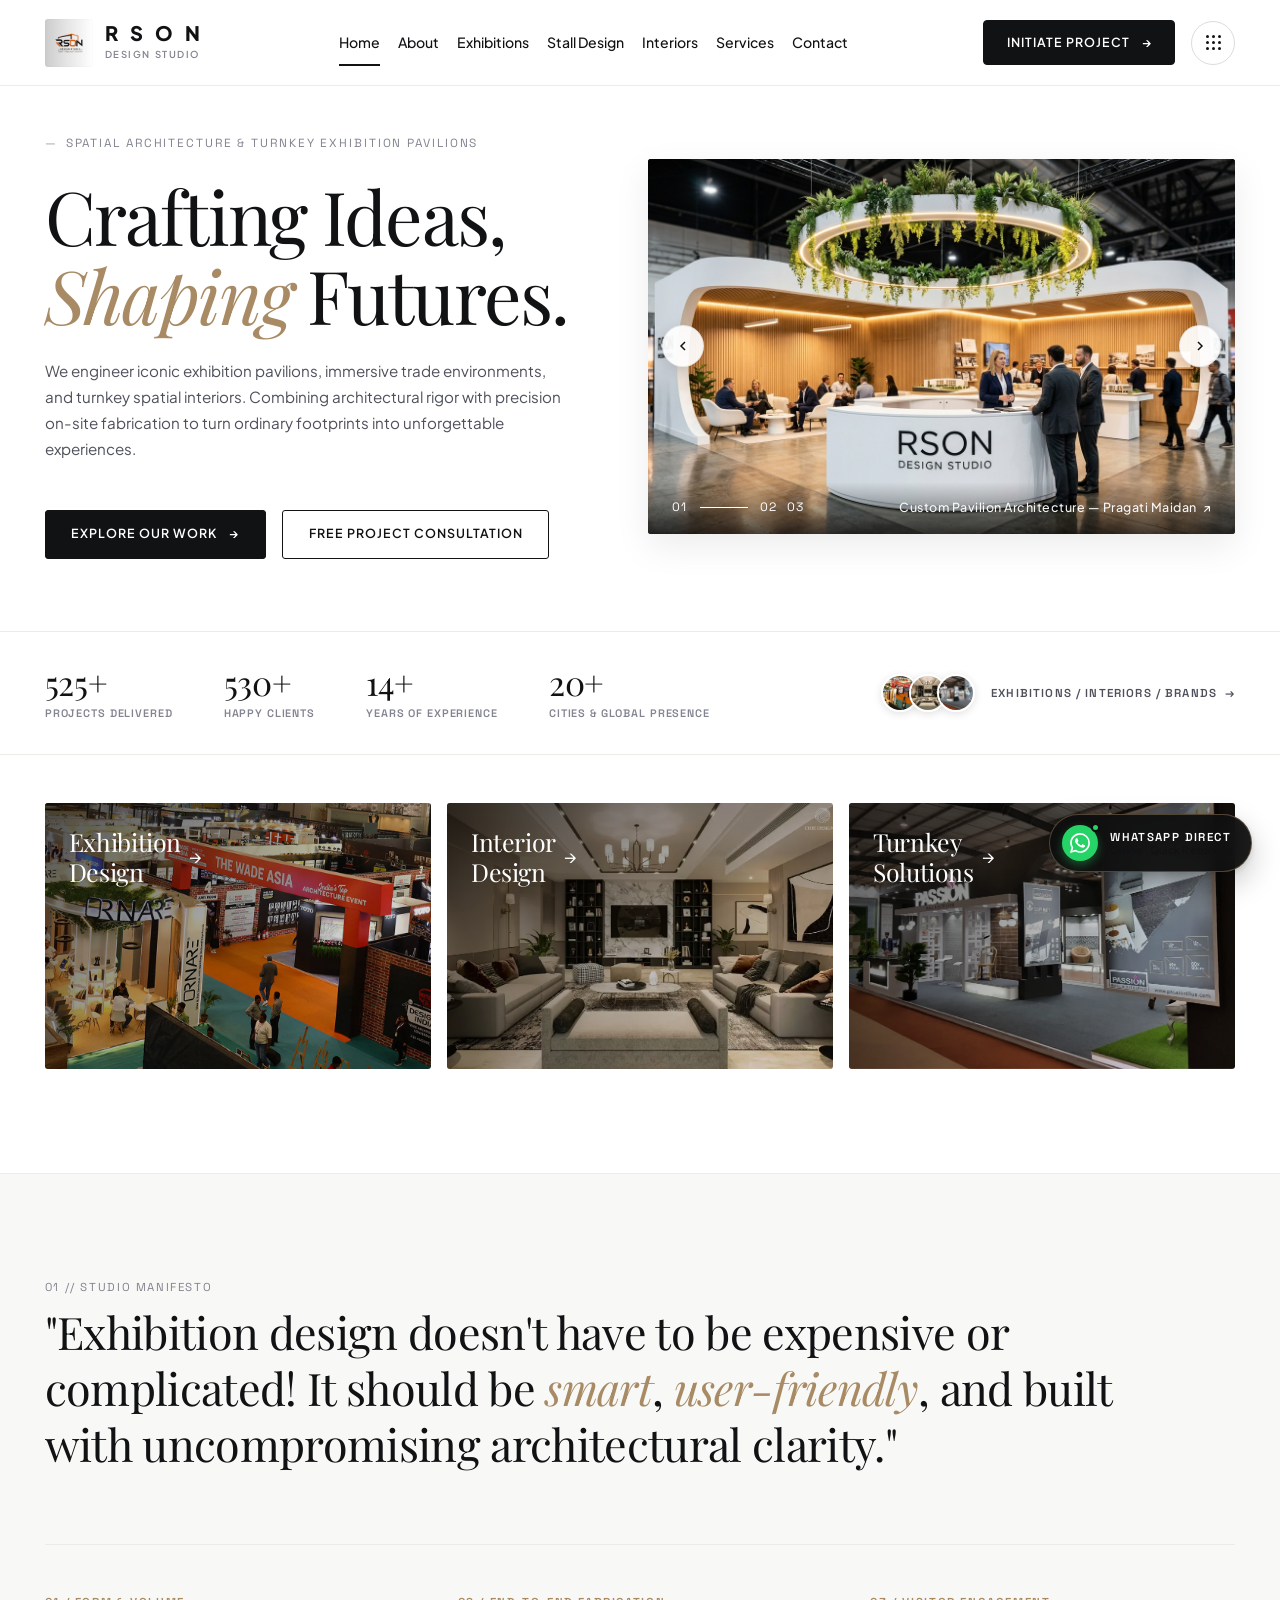
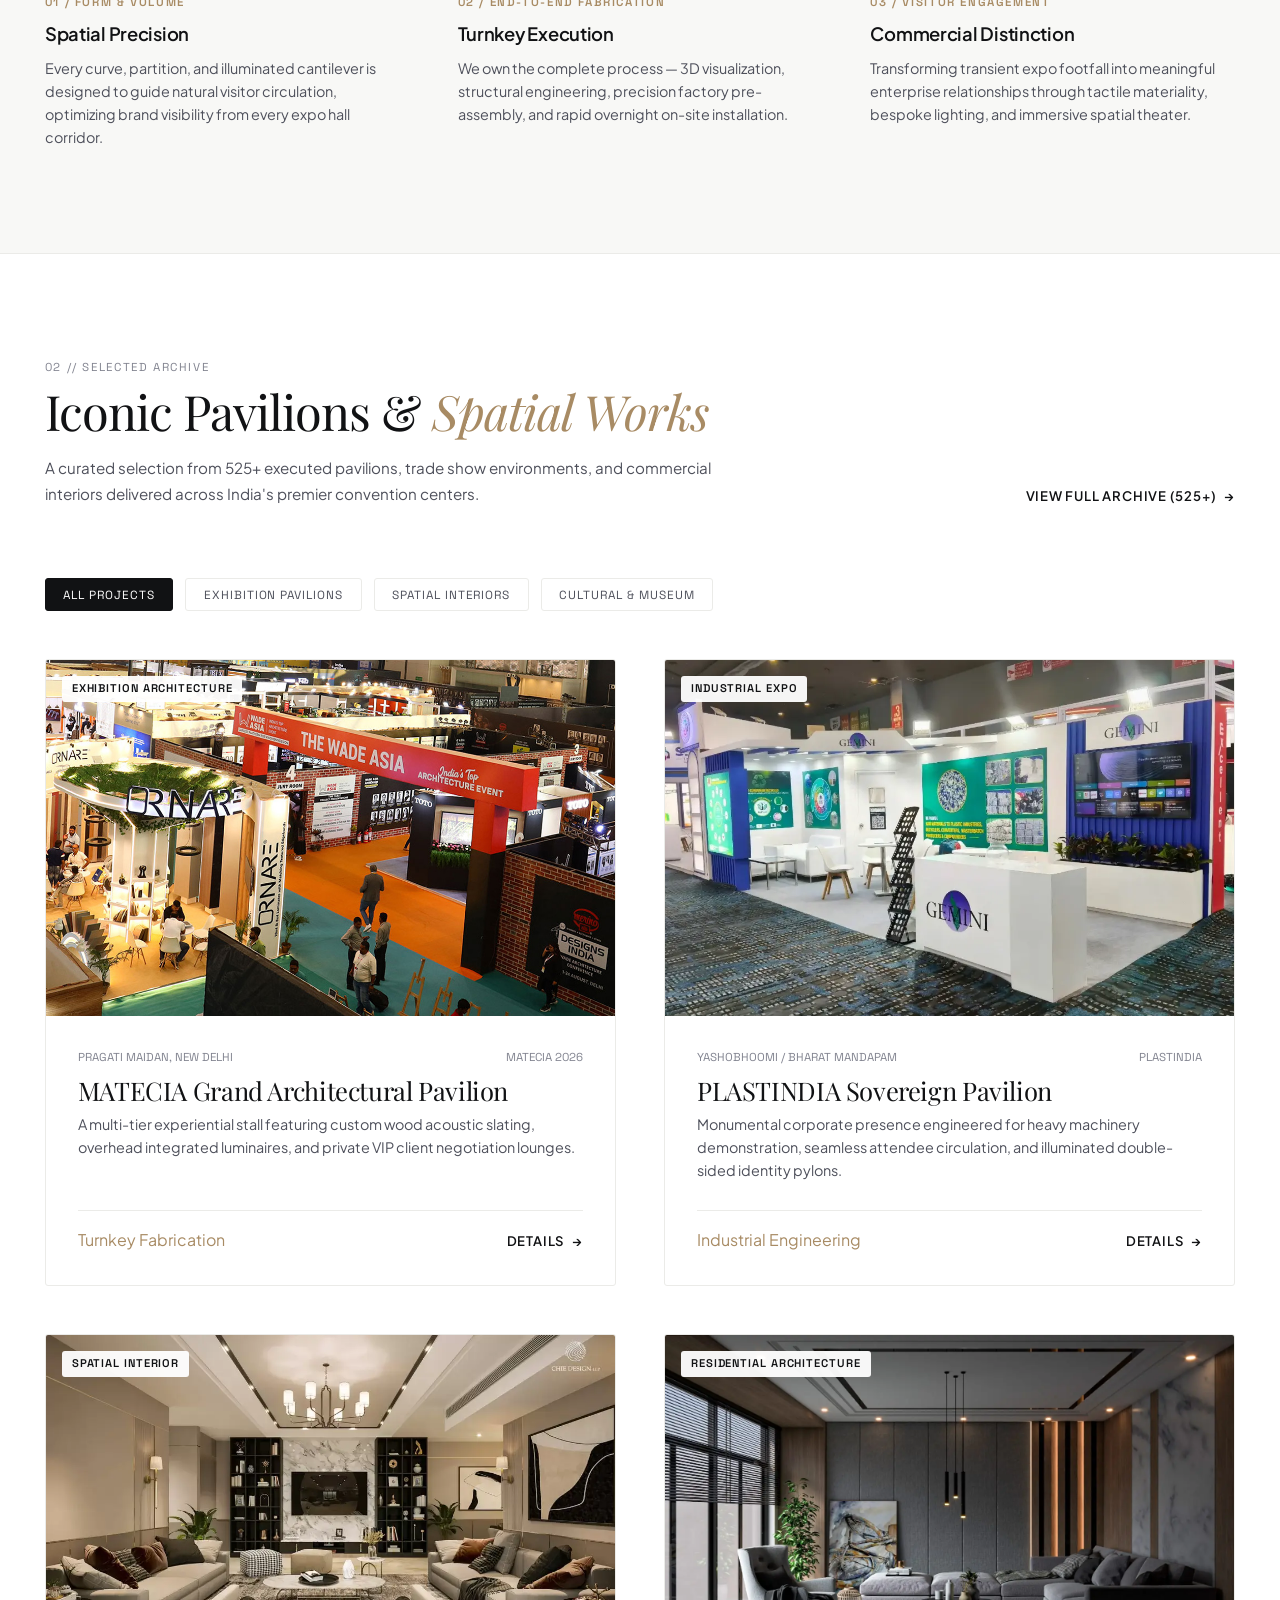
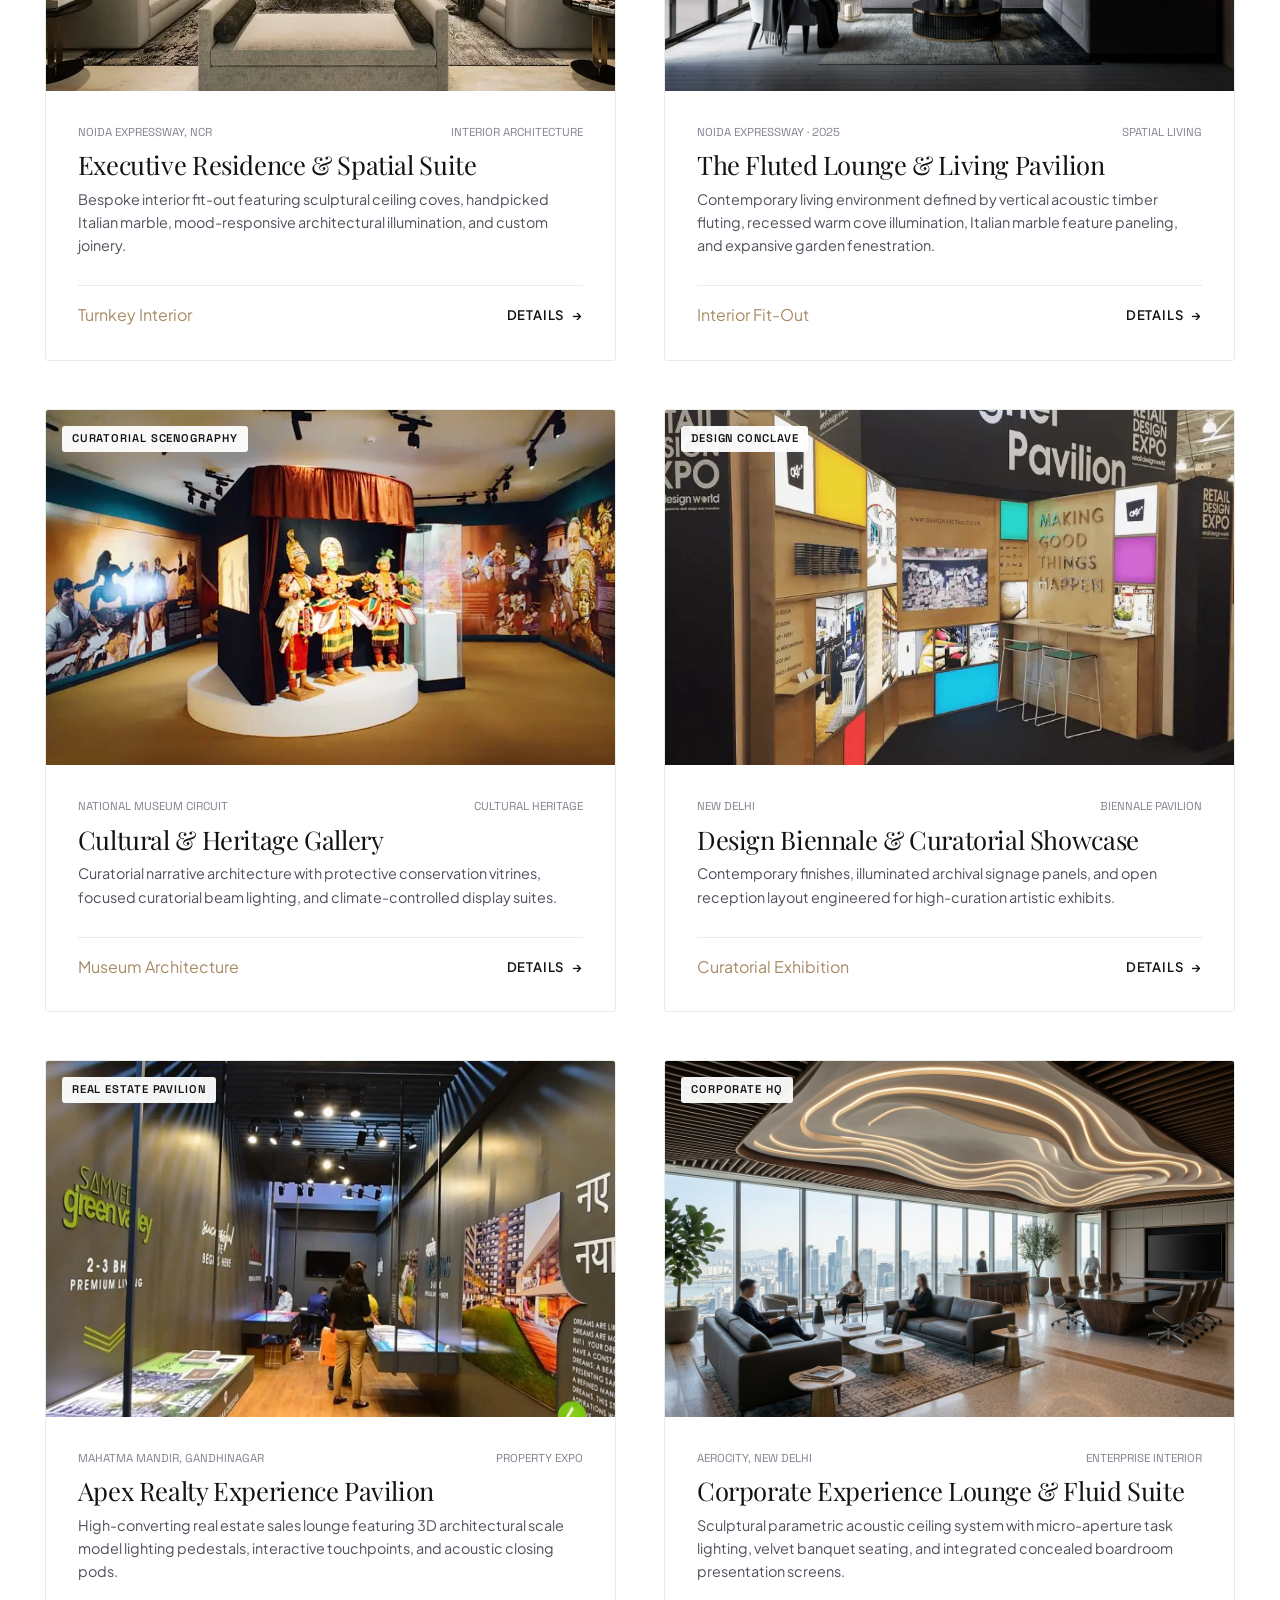
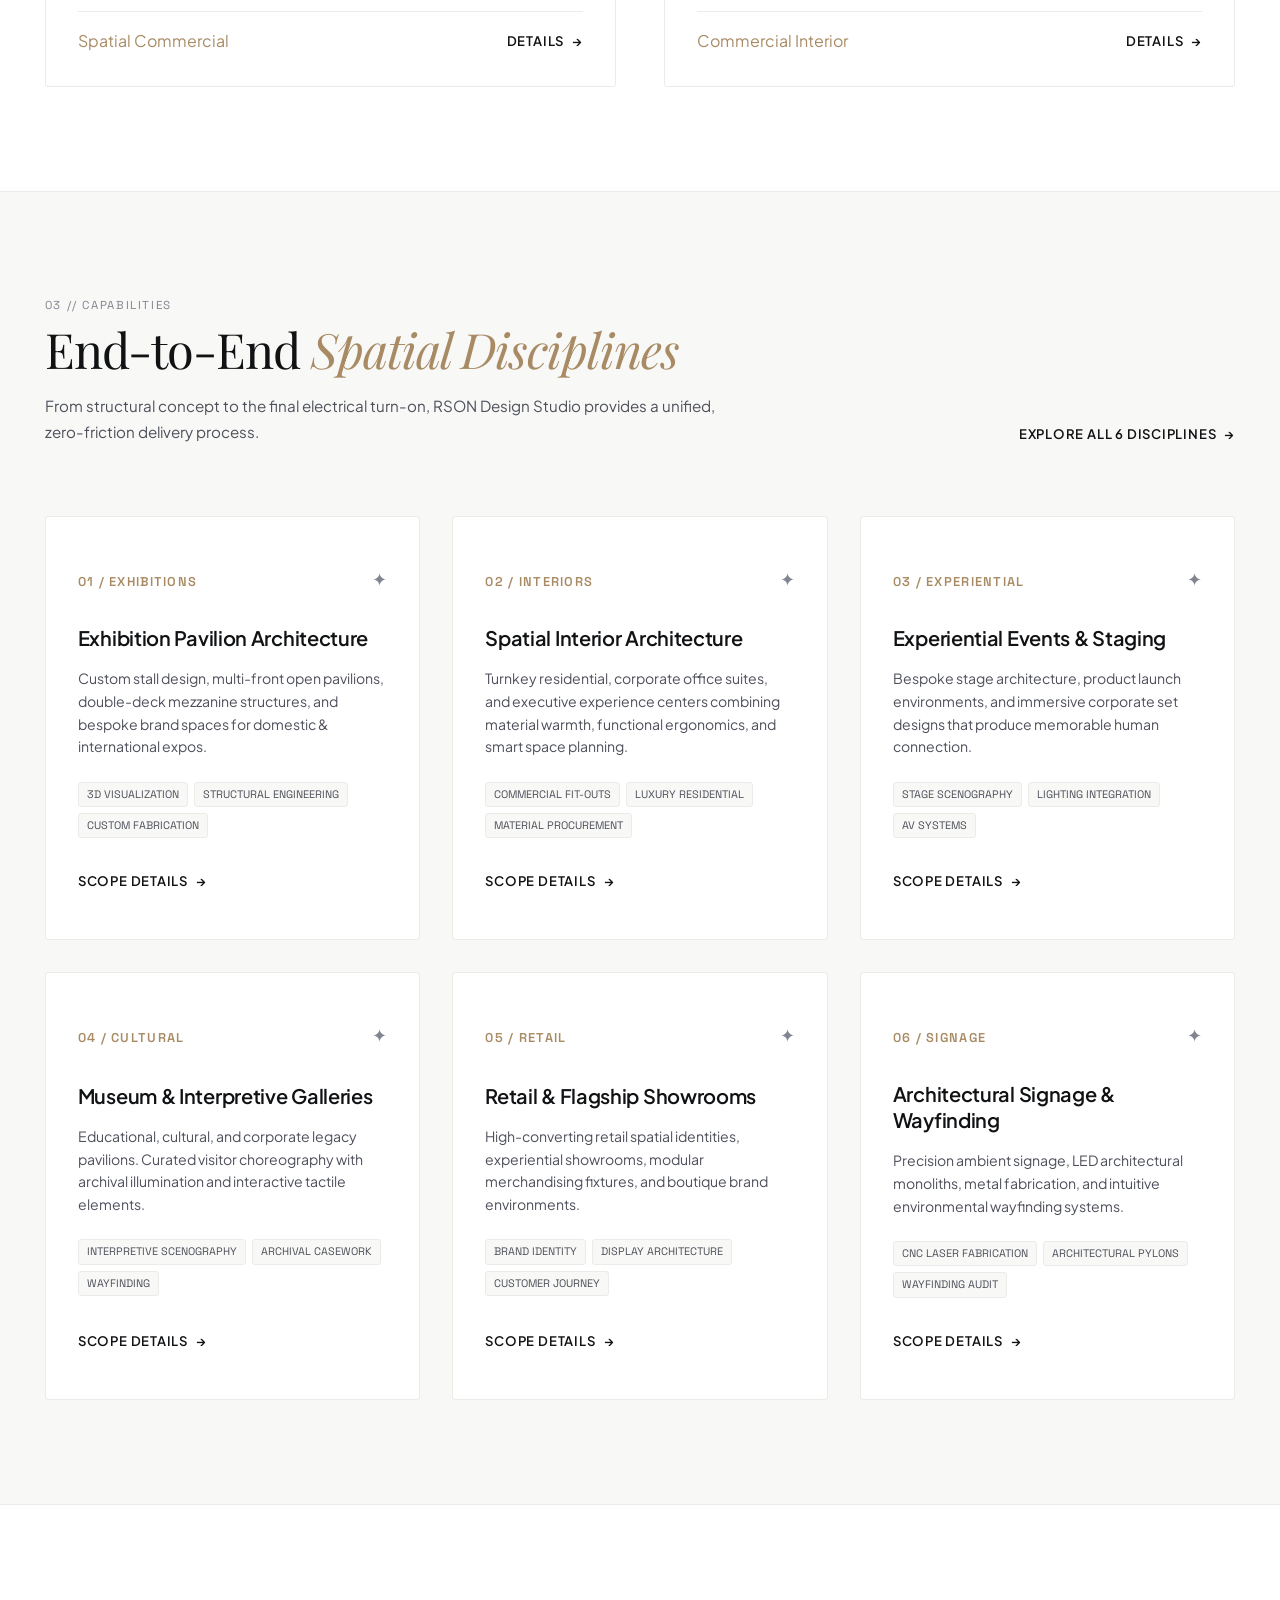
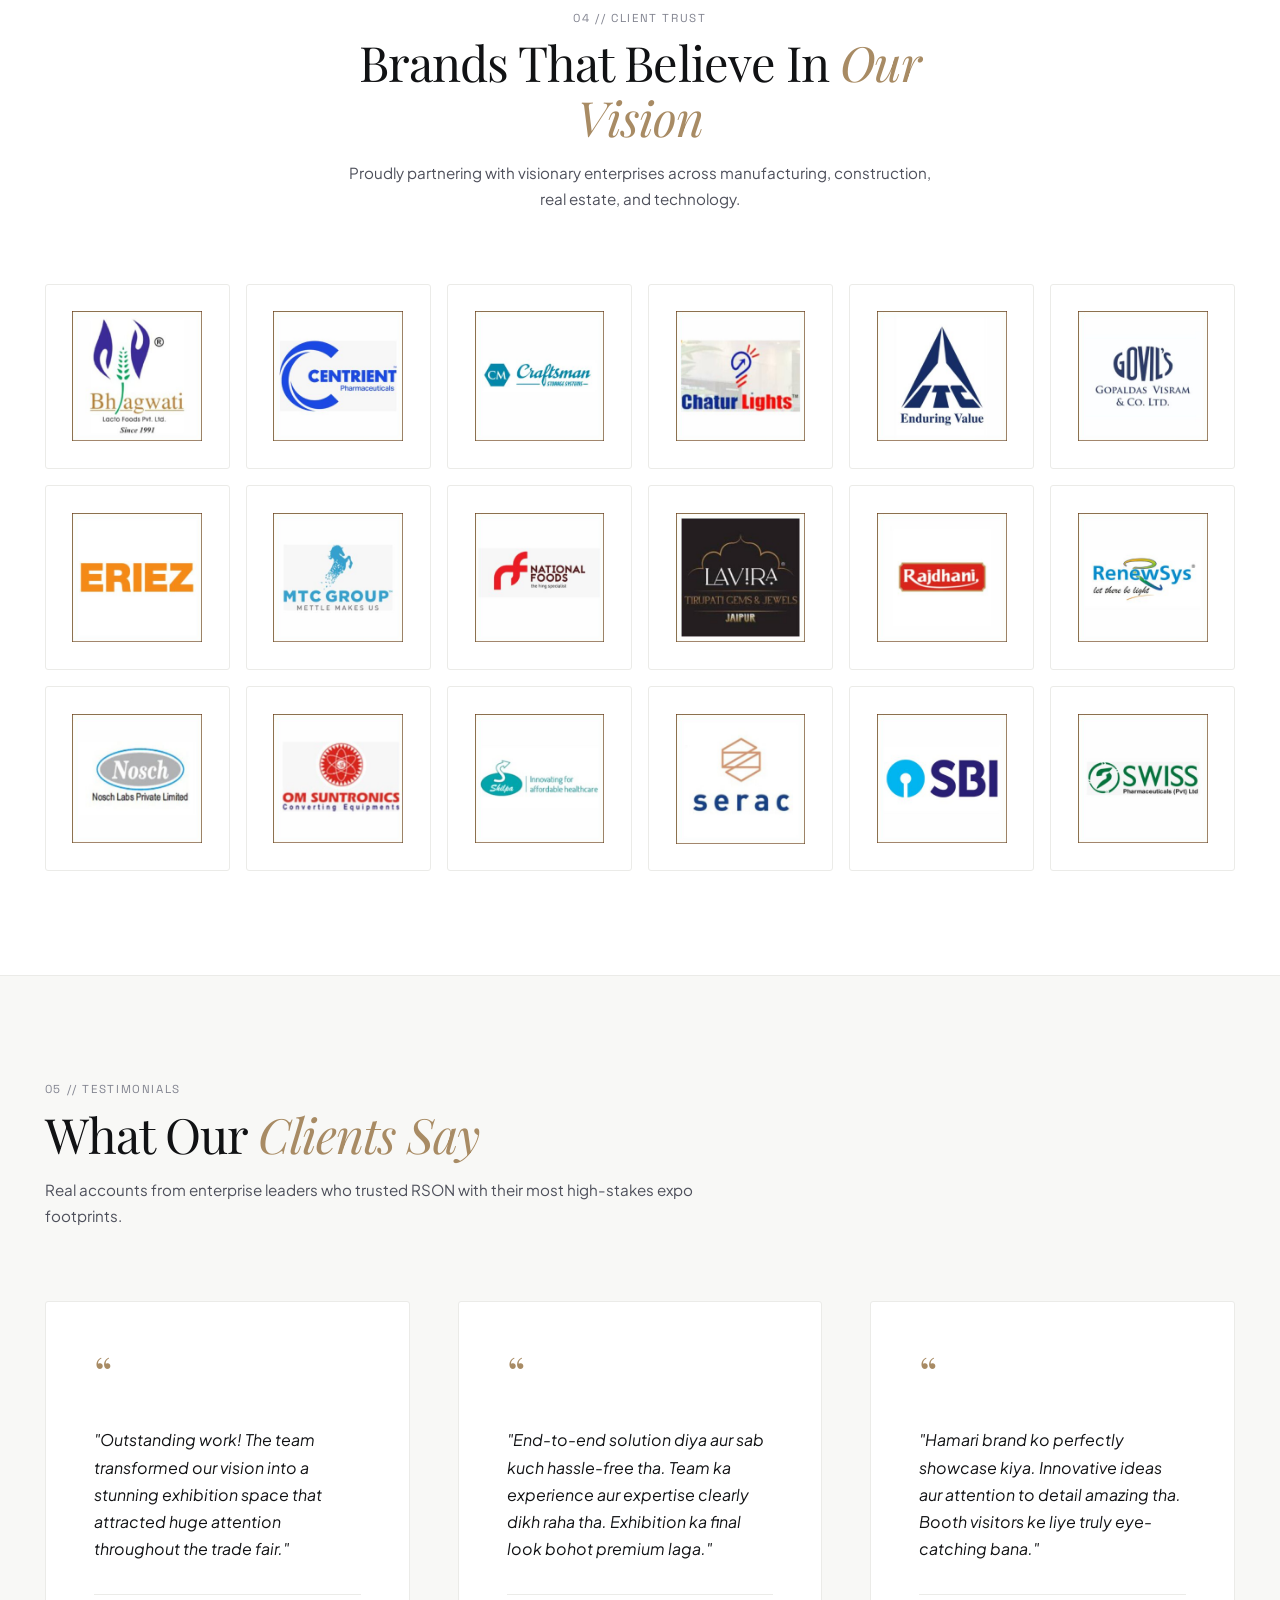
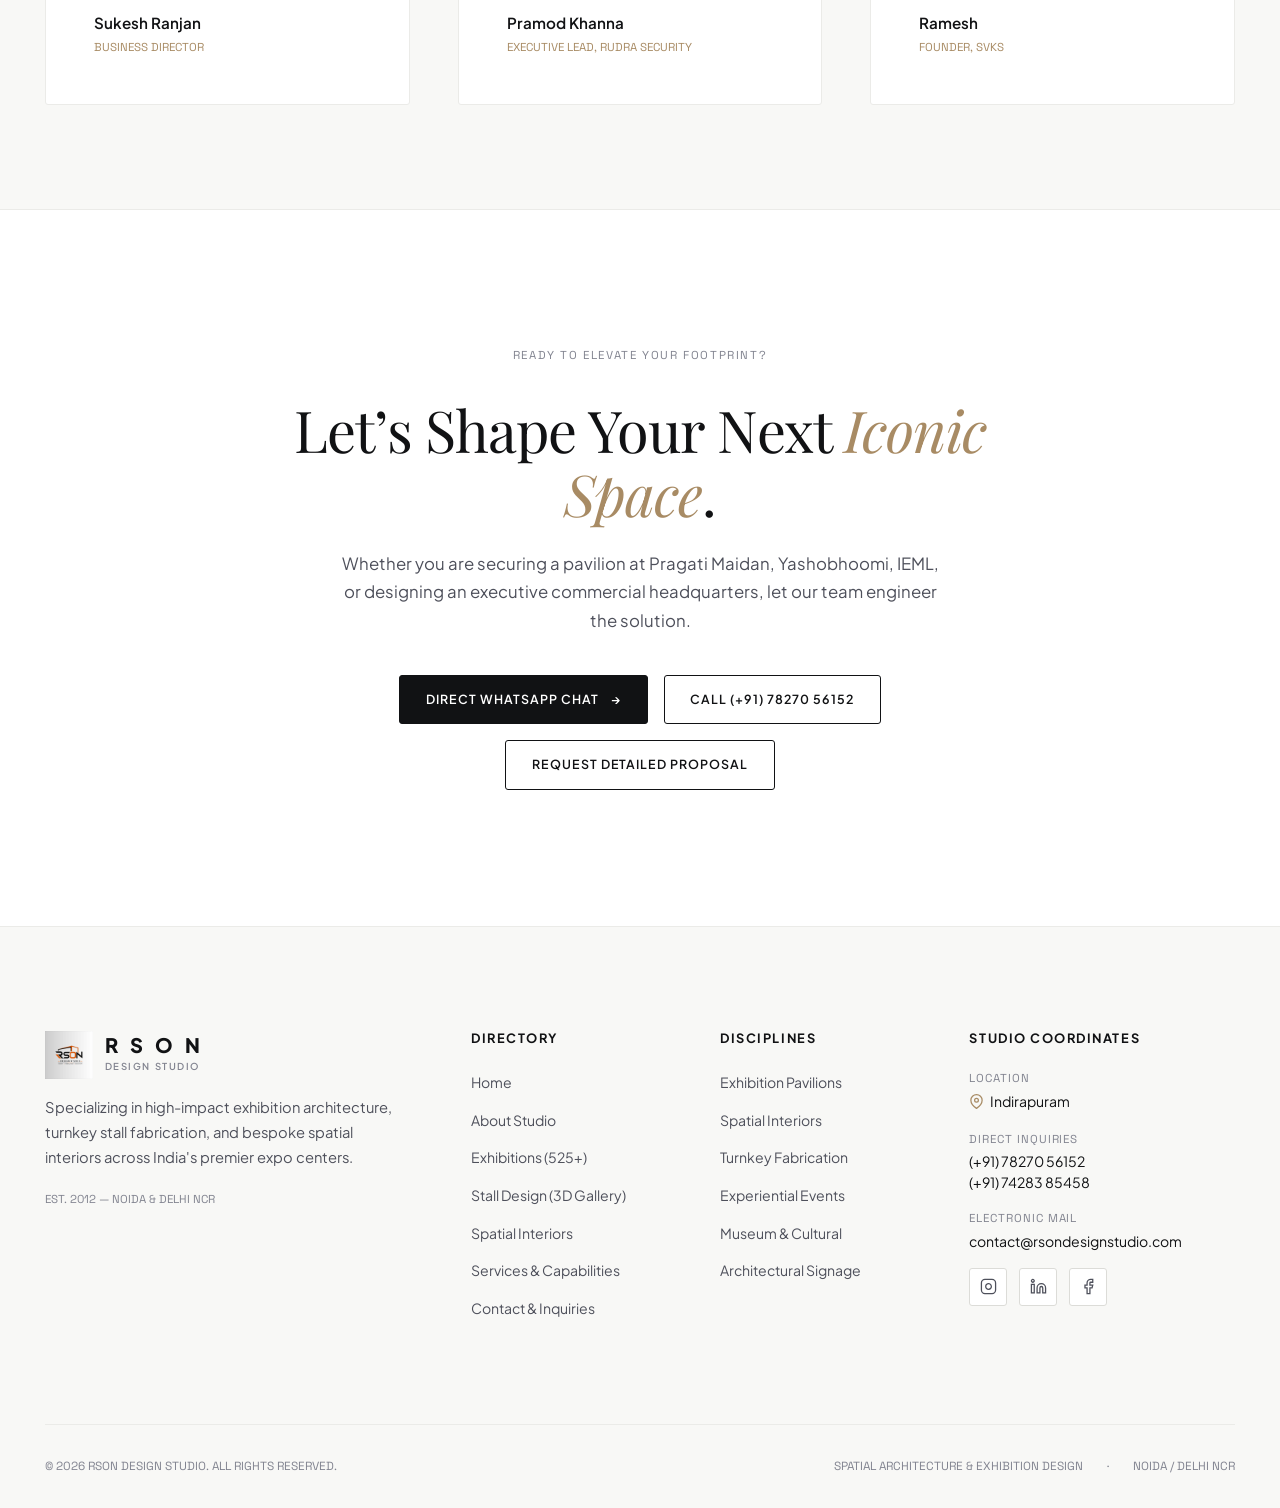
==== commit 20691cfd: "Update footer location to Indirapuram icon link, make contact locations clickable, and fix Hyderabad" ====
--- a/index.html
+++ b/index.html
@@ -907,9 +907,15 @@
         <div>
           <h4 class="footer-title">Studio Coordinates</h4>
           <div class="footer-contact-item">
-            <span class="footer-contact-label">Studio Address</span>
+            <span class="footer-contact-label">Location</span>
             <p class="footer-contact-val">
-              112/2, Abhay Khand 1st, Near Sai Baba Mandir, Indirapuram, Ghaziabad, UP 201014
+              <a href="https://www.google.com/maps/search/?api=1&query=112%2F2+Abhay+Khand+1st+Near+Sai+Baba+Mandir+Indirapuram+Ghaziabad+UP+201014" target="_blank" rel="noopener noreferrer" style="display: inline-flex; align-items: center; gap: 6px; color: inherit; text-decoration: none;">
+                <svg width="15" height="15" viewBox="0 0 24 24" fill="none" stroke="currentColor" stroke-width="2" stroke-linecap="round" stroke-linejoin="round" aria-hidden="true" style="color: var(--accent-beige); flex-shrink: 0;">
+                  <path d="M21 10c0 7-9 13-9 13s-9-6-9-13a9 9 0 0 1 18 0z"></path>
+                  <circle cx="12" cy="10" r="3"></circle>
+                </svg>
+                <span>Indirapuram</span>
+              </a>
             </p>
           </div>
           <div class="footer-contact-item">
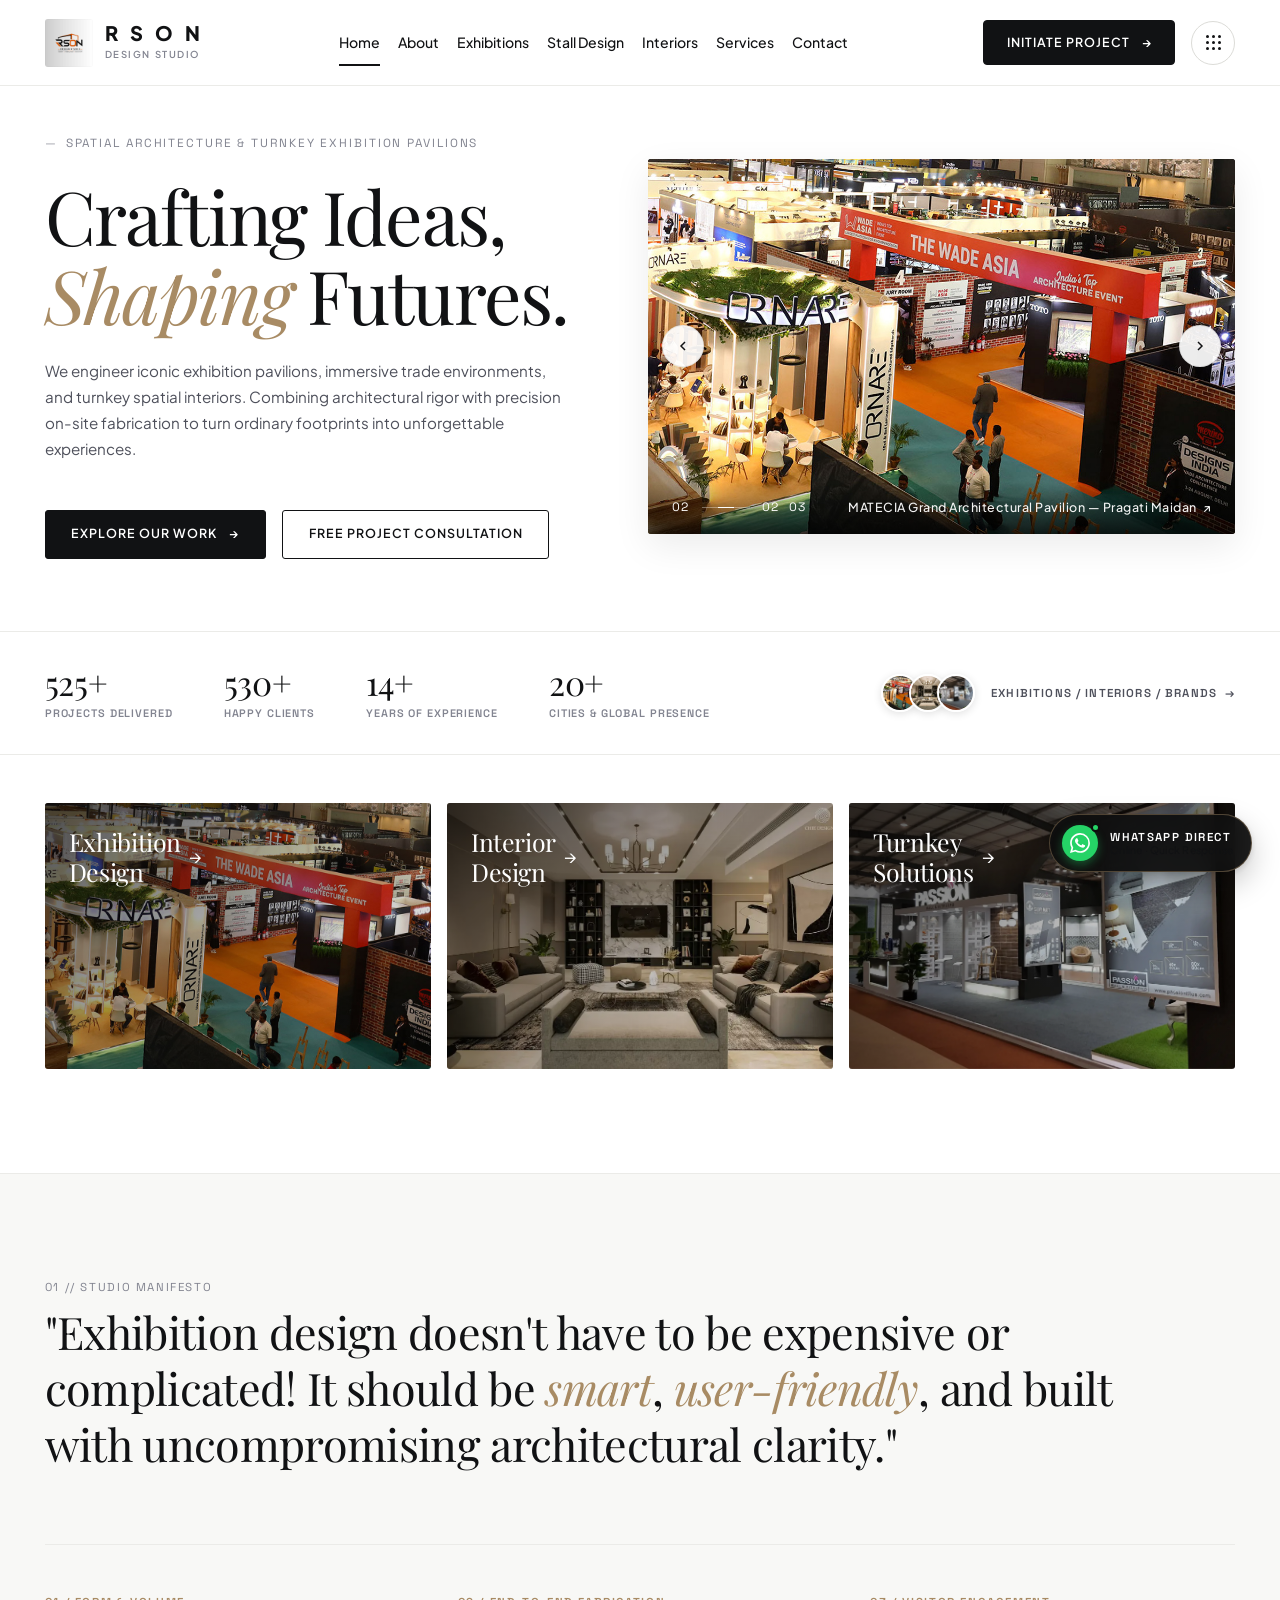
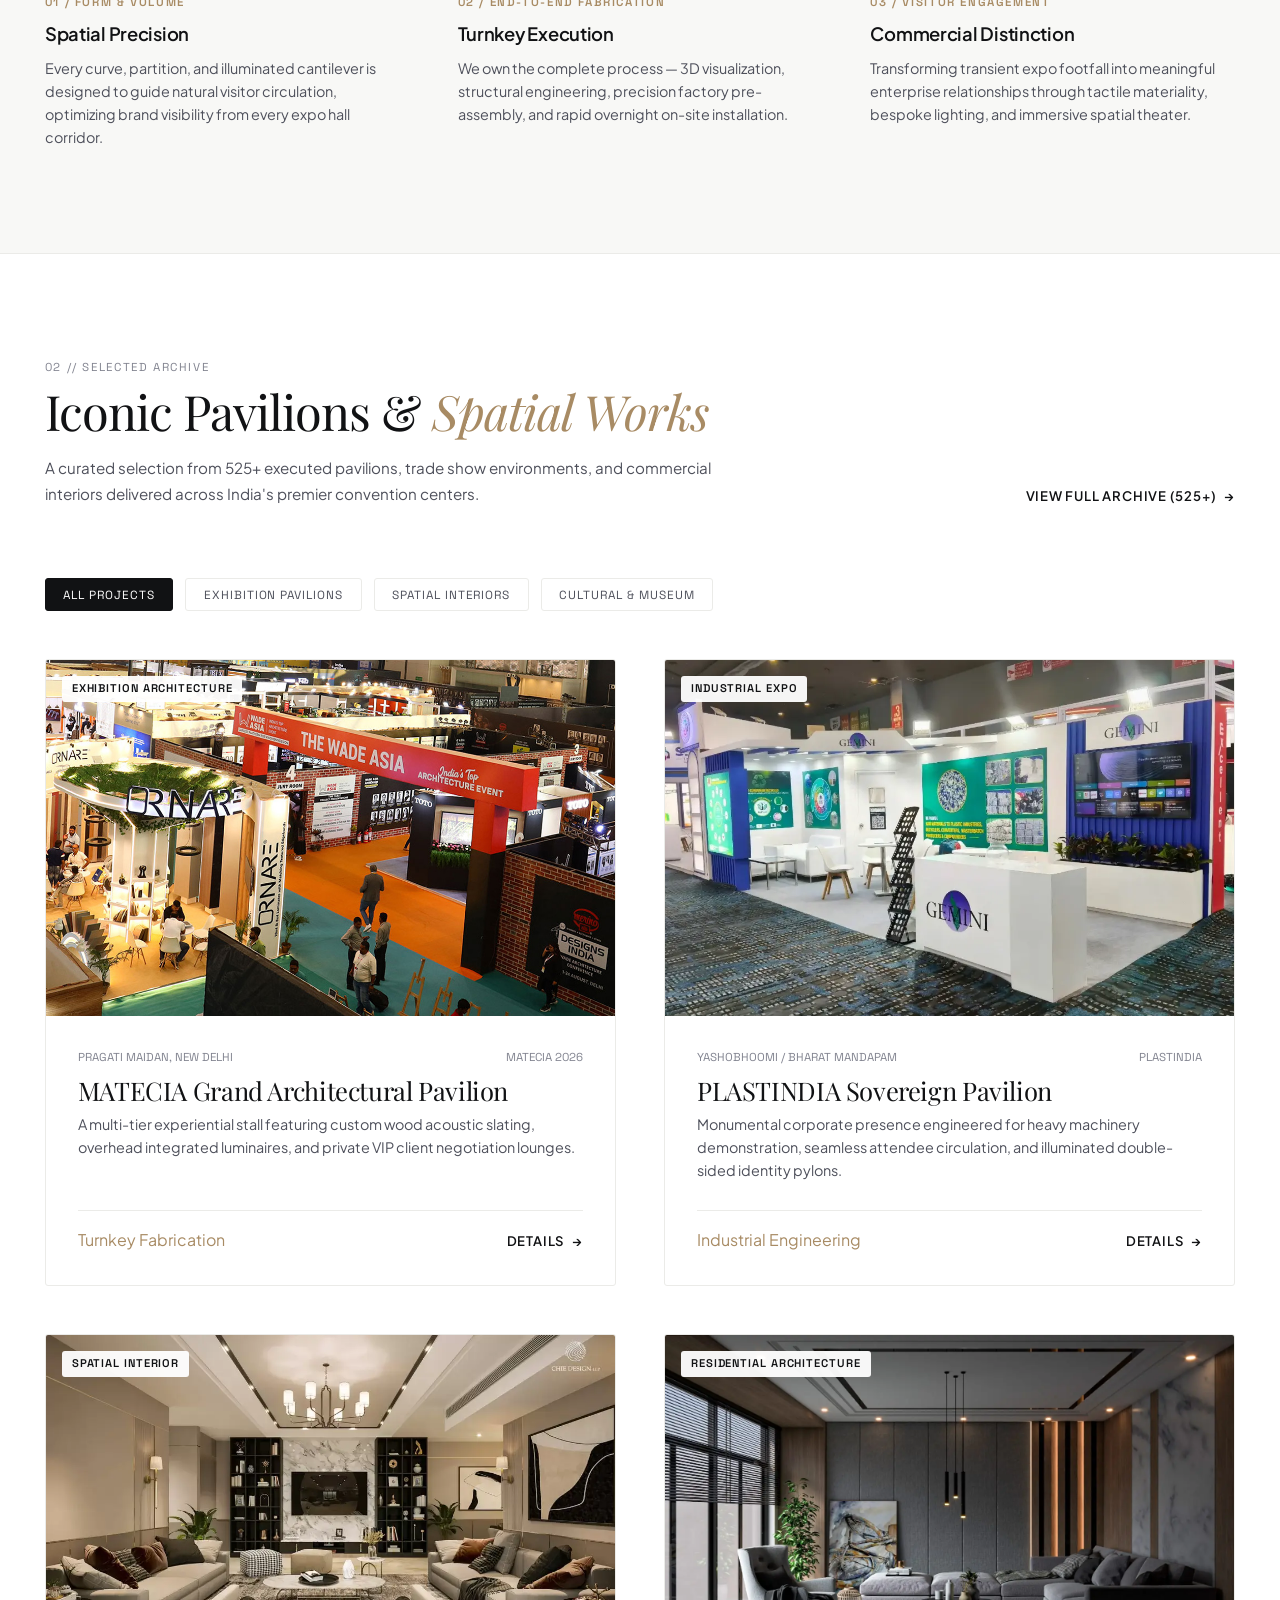
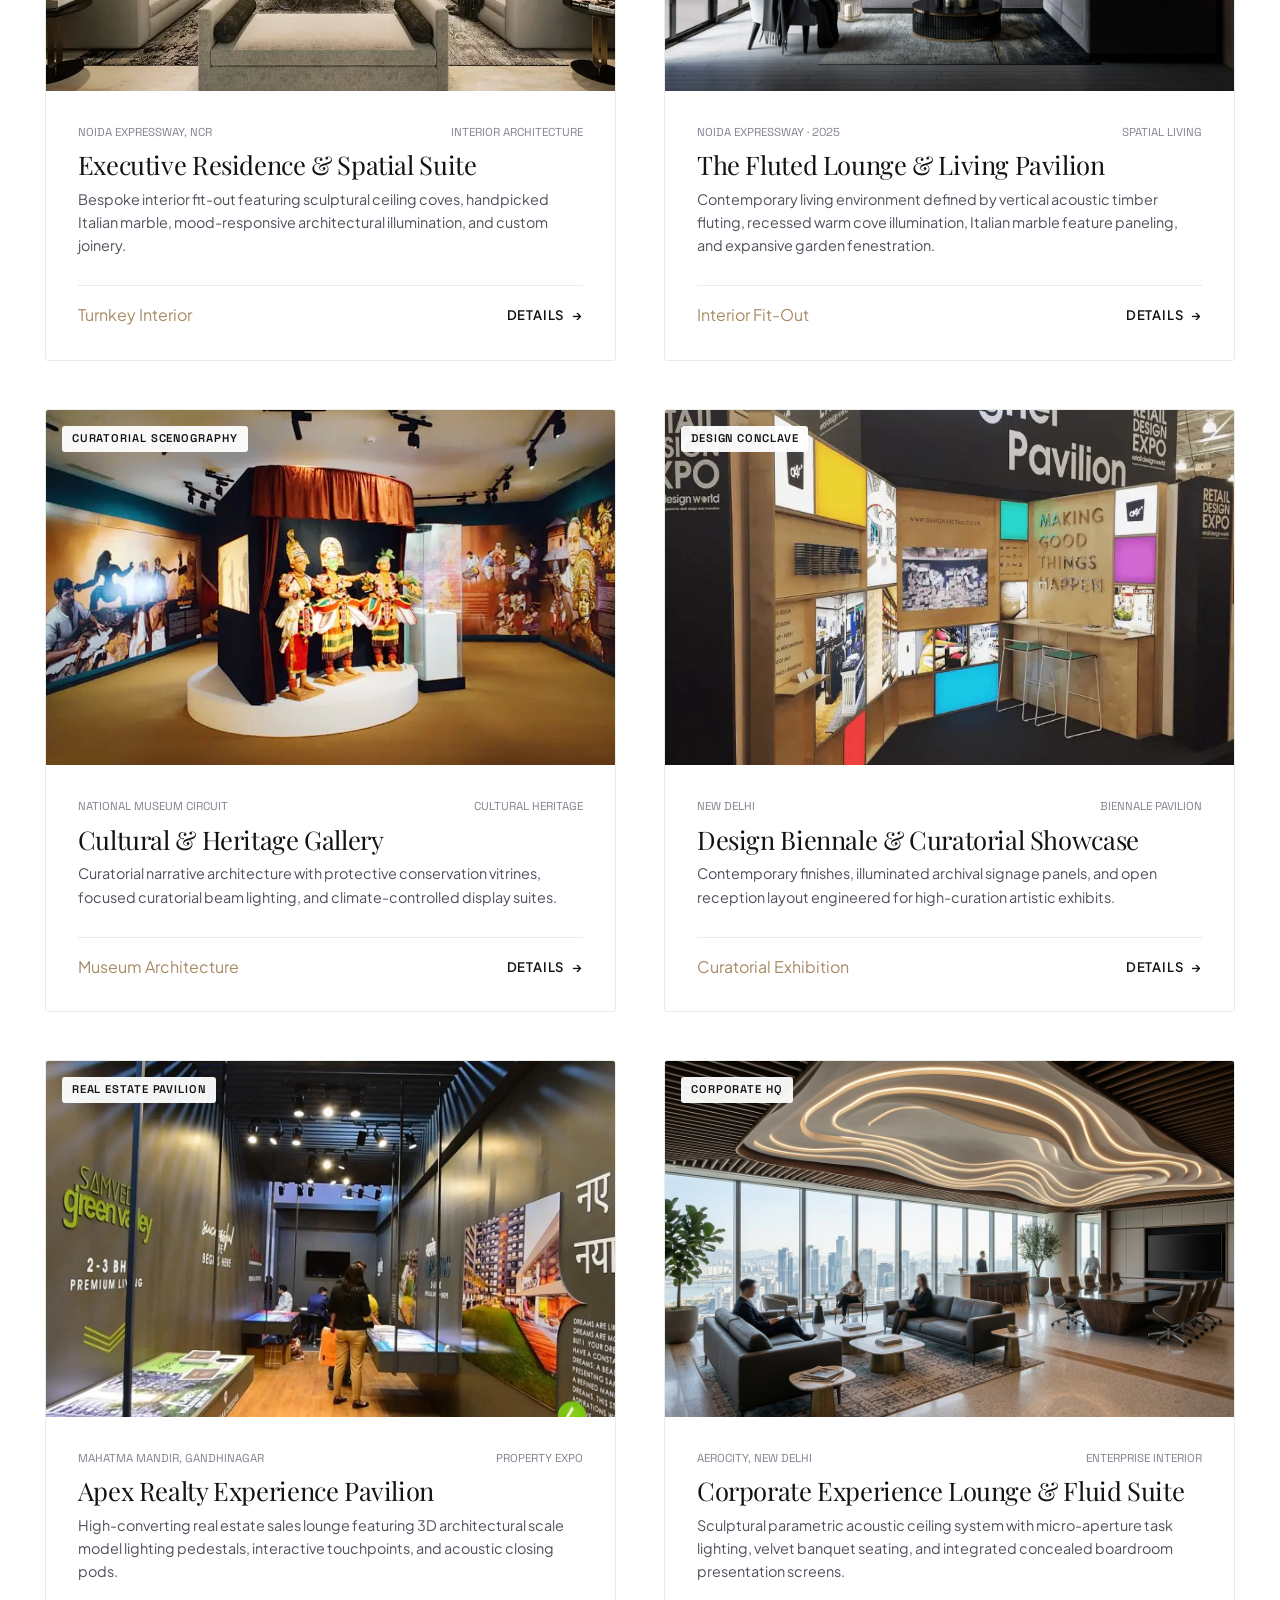
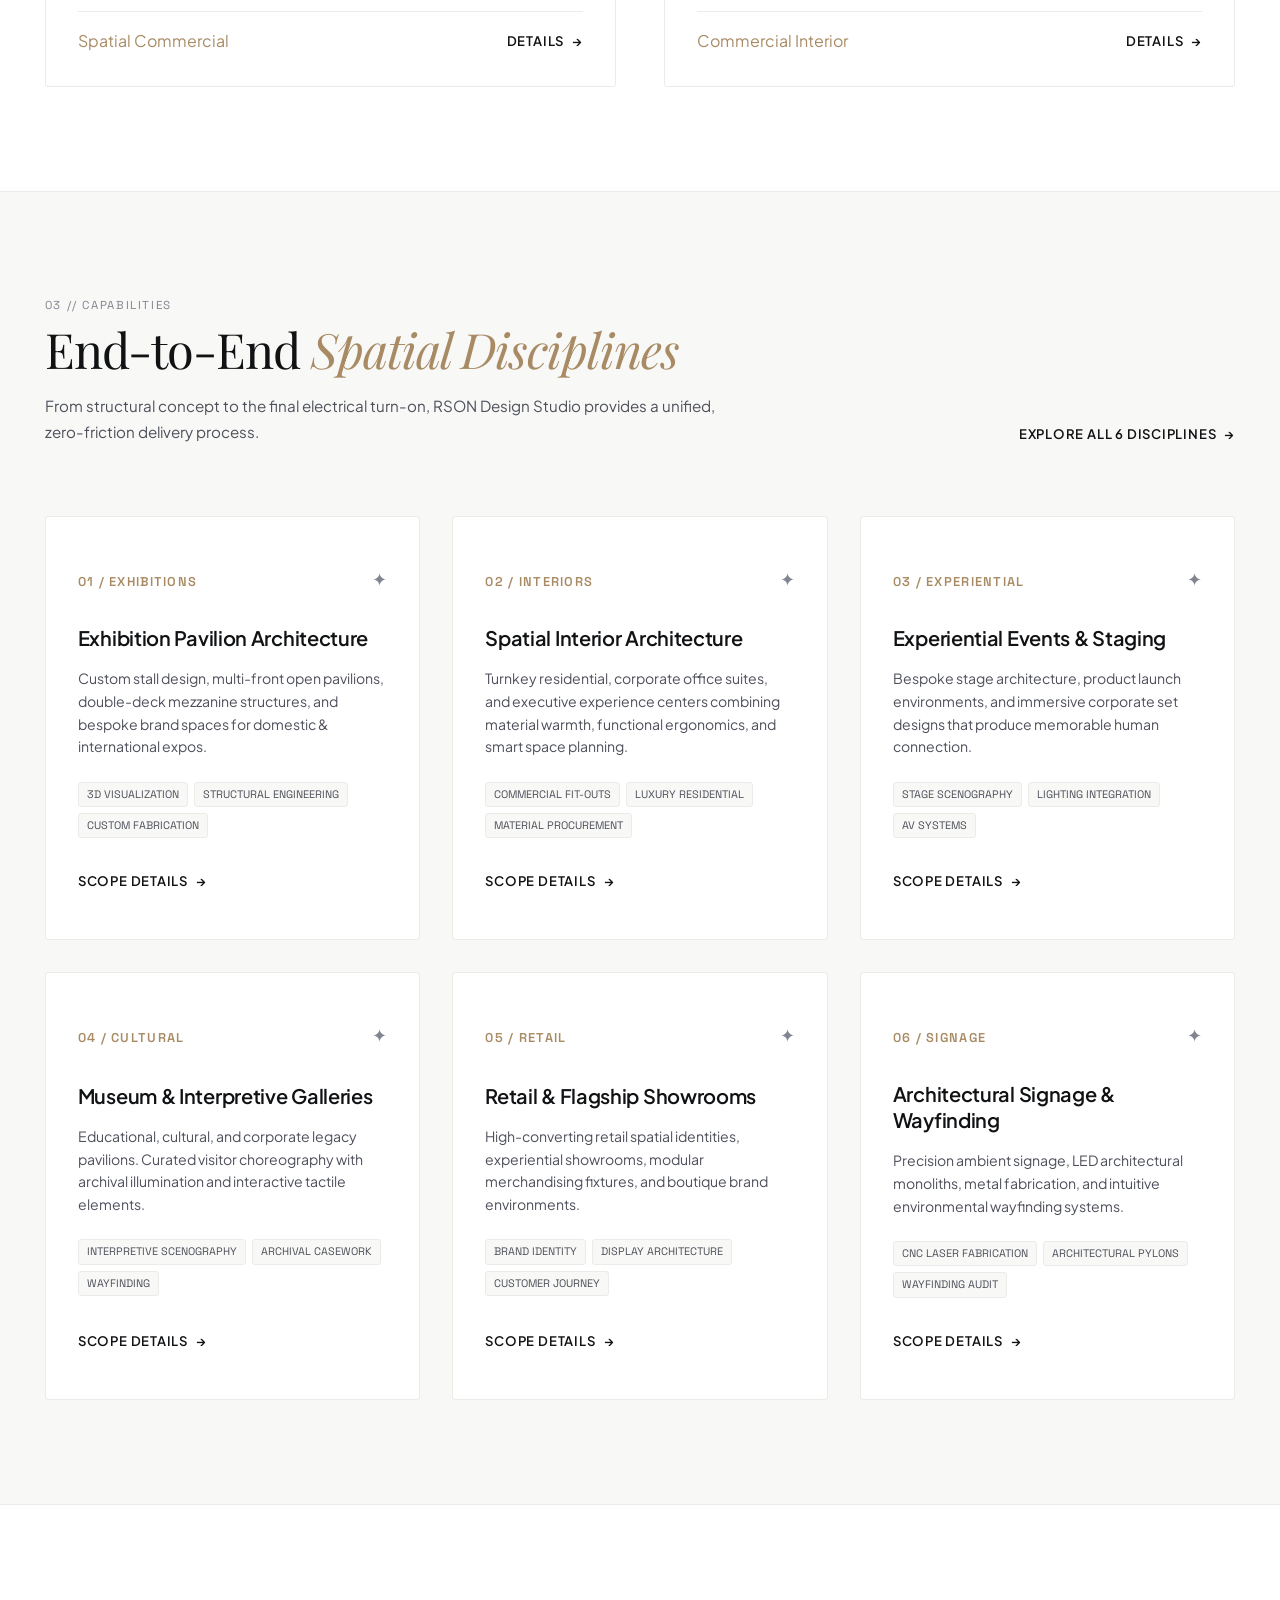
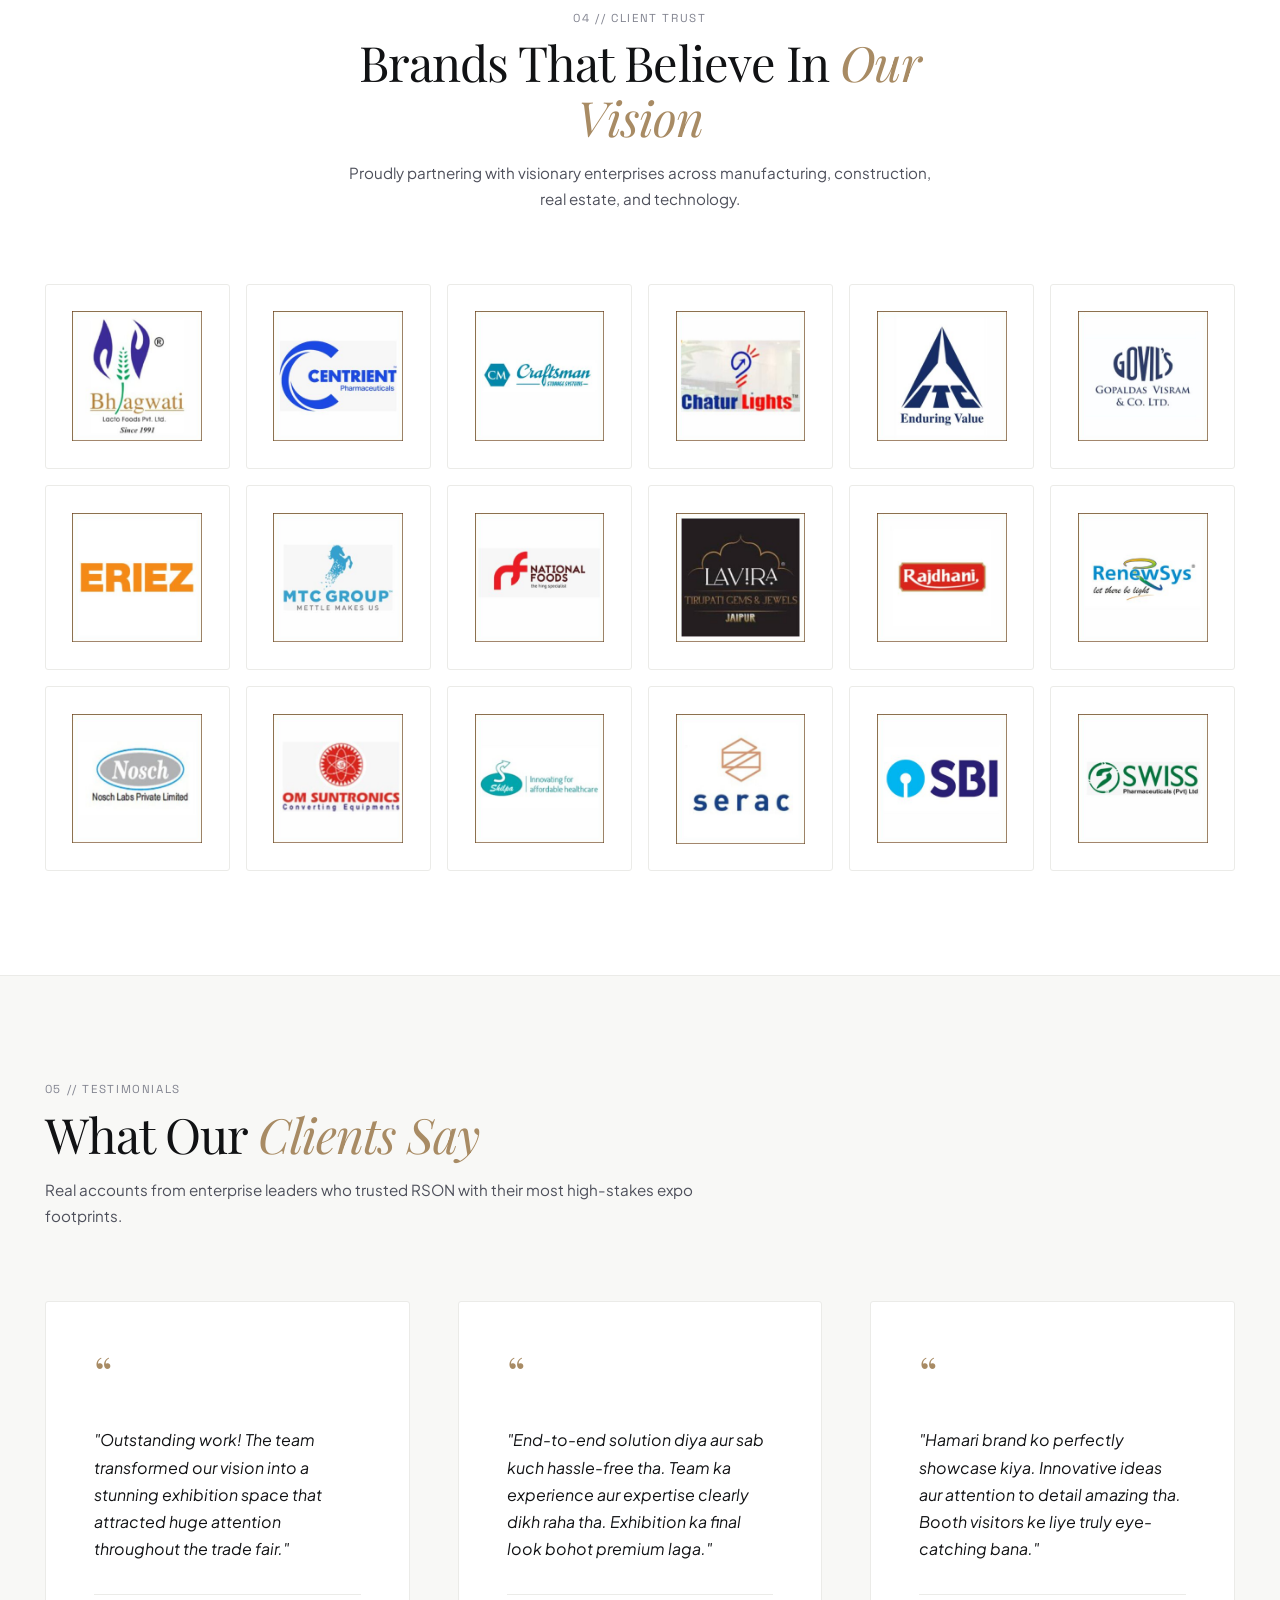
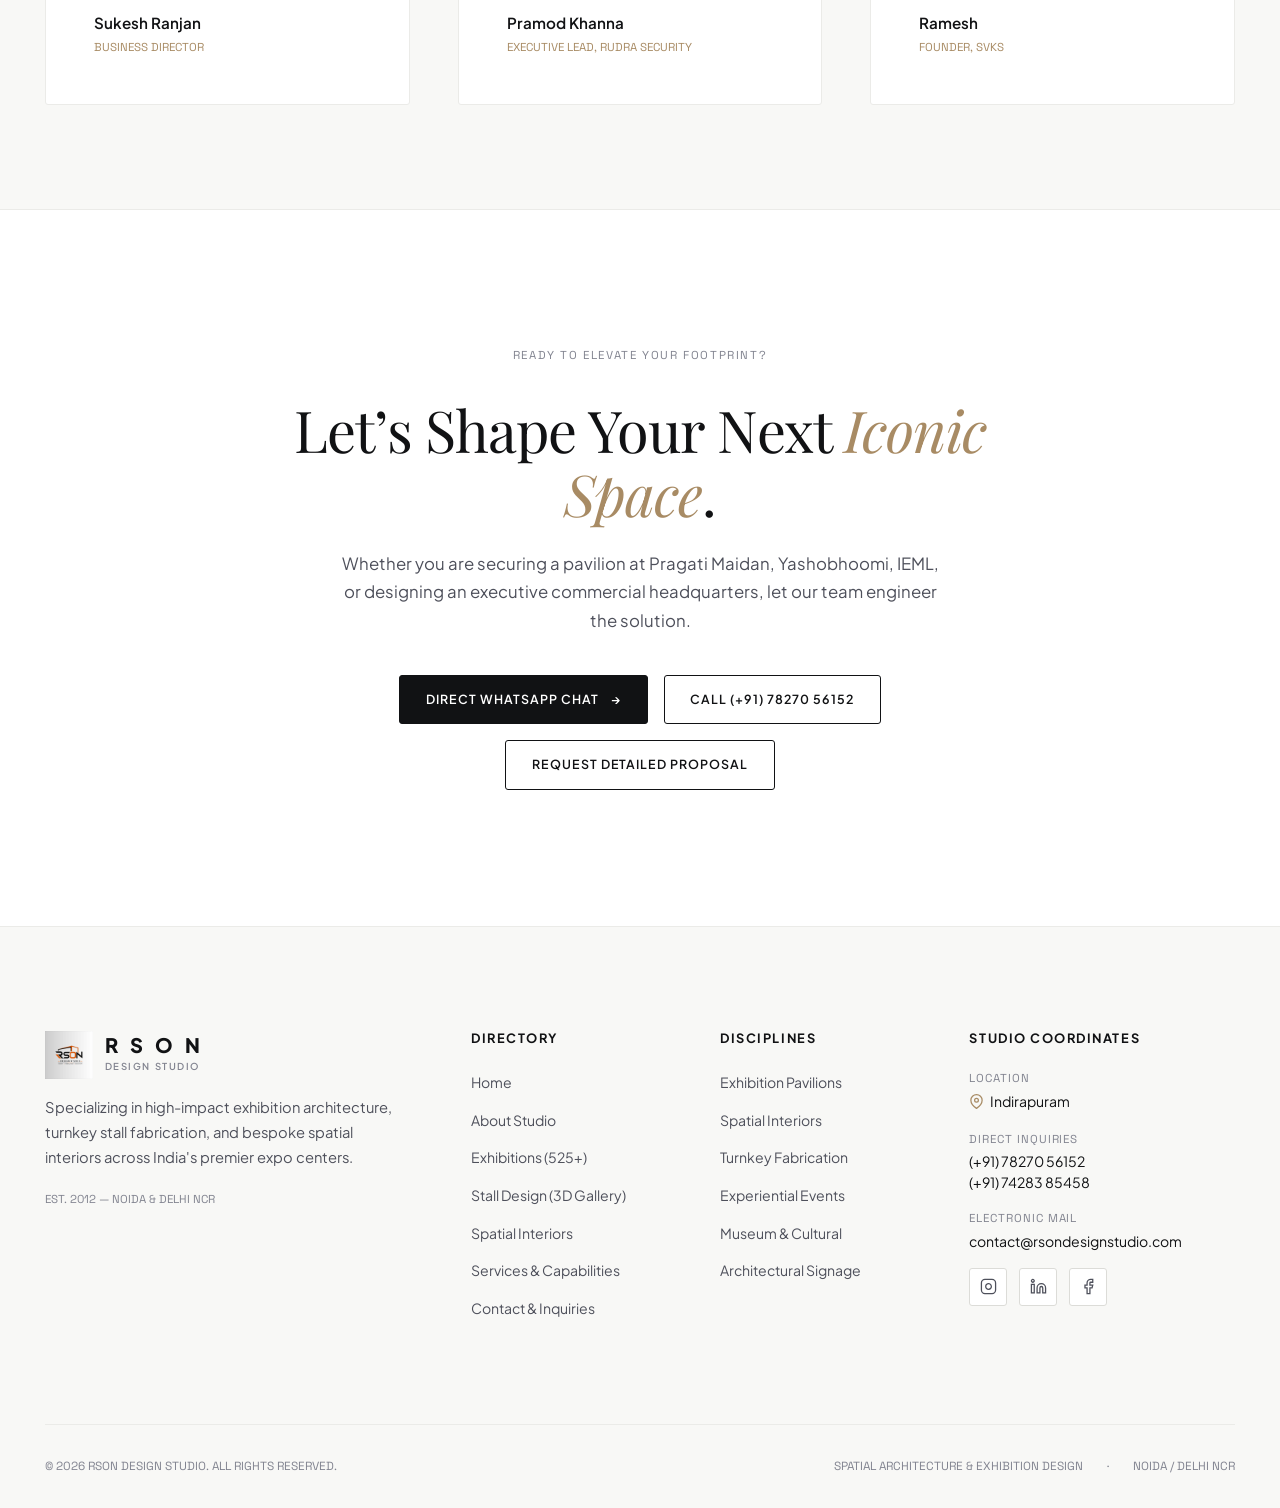
==== commit f3100db8: "Update Indirapuram and Hyderabad Google Maps location links across all pages" ====
--- a/index.html
+++ b/index.html
@@ -909,7 +909,7 @@
           <div class="footer-contact-item">
             <span class="footer-contact-label">Location</span>
             <p class="footer-contact-val">
-              <a href="https://www.google.com/maps/search/?api=1&query=112%2F2+Abhay+Khand+1st+Near+Sai+Baba+Mandir+Indirapuram+Ghaziabad+UP+201014" target="_blank" rel="noopener noreferrer" style="display: inline-flex; align-items: center; gap: 6px; color: inherit; text-decoration: none;">
+              <a href="https://www.google.com/maps/place/TYAGI+SUPER+STORE/@28.6359594,77.3481114,17z/data=!3m1!4b1!4m6!3m5!1s0x390ce534b3446a8d:0xf1ea96b32878de0b!8m2!3d28.6359547!4d77.3506863!16s%2Fg%2F11vwyrwkb3!18m1!1e1?entry=ttu&g_ep=EgoyMDI2MDkzMC4wIKXMDSoASAFQAw%3D%3D" target="_blank" rel="noopener noreferrer" style="display: inline-flex; align-items: center; gap: 6px; color: inherit; text-decoration: none;">
                 <svg width="15" height="15" viewBox="0 0 24 24" fill="none" stroke="currentColor" stroke-width="2" stroke-linecap="round" stroke-linejoin="round" aria-hidden="true" style="color: var(--accent-beige); flex-shrink: 0;">
                   <path d="M21 10c0 7-9 13-9 13s-9-6-9-13a9 9 0 0 1 18 0z"></path>
                   <circle cx="12" cy="10" r="3"></circle>
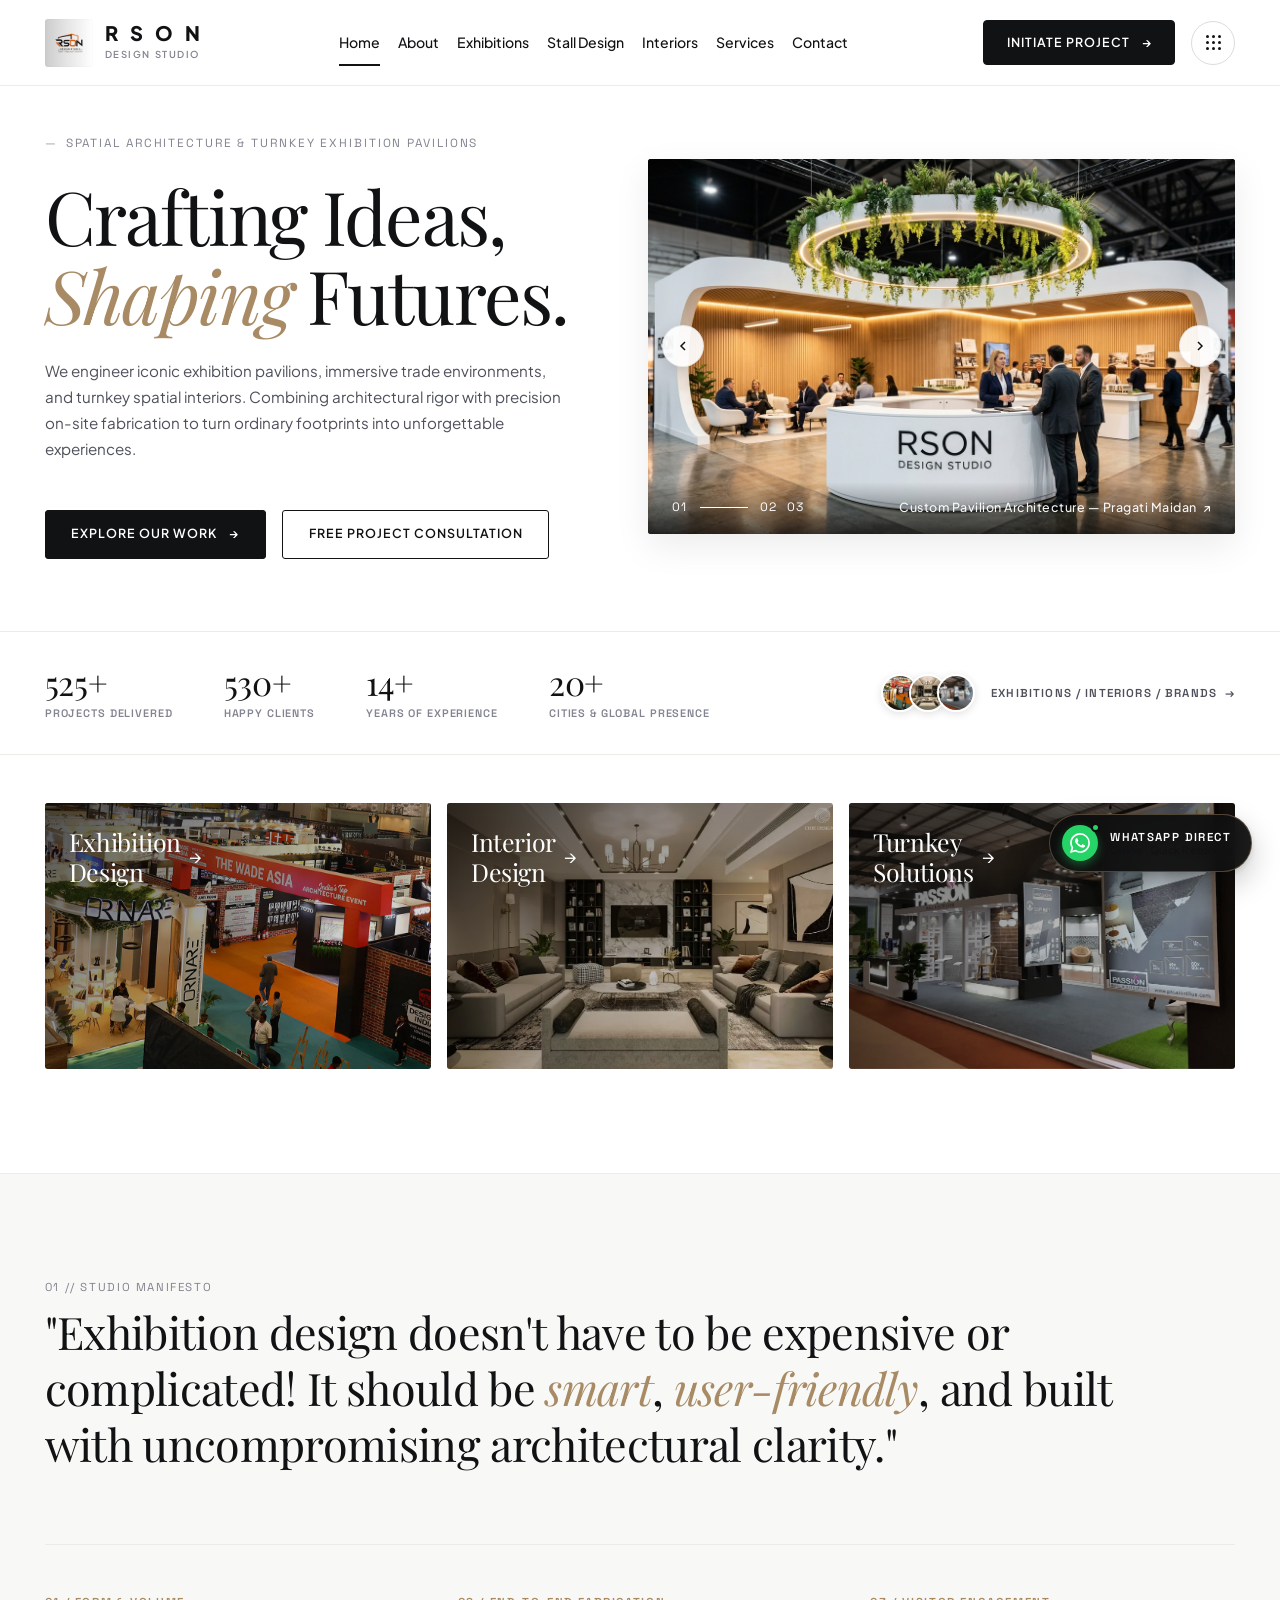
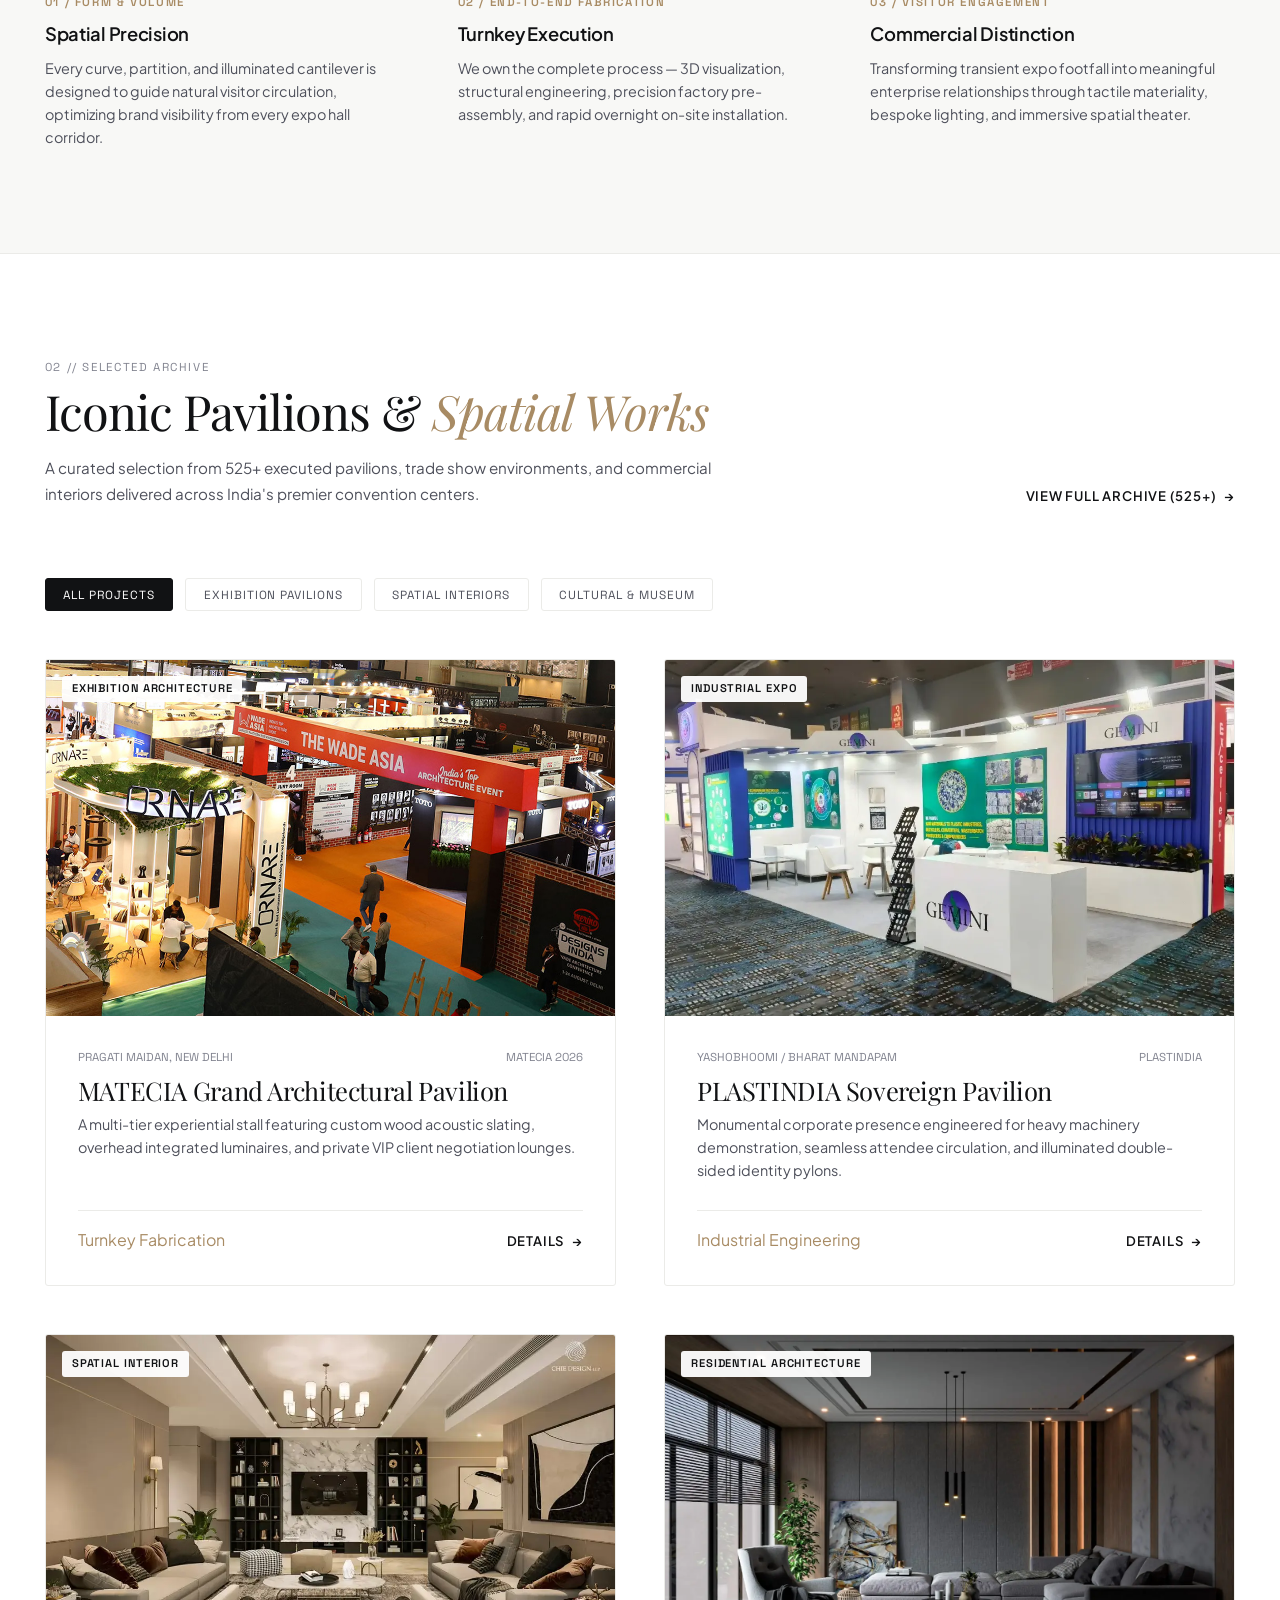
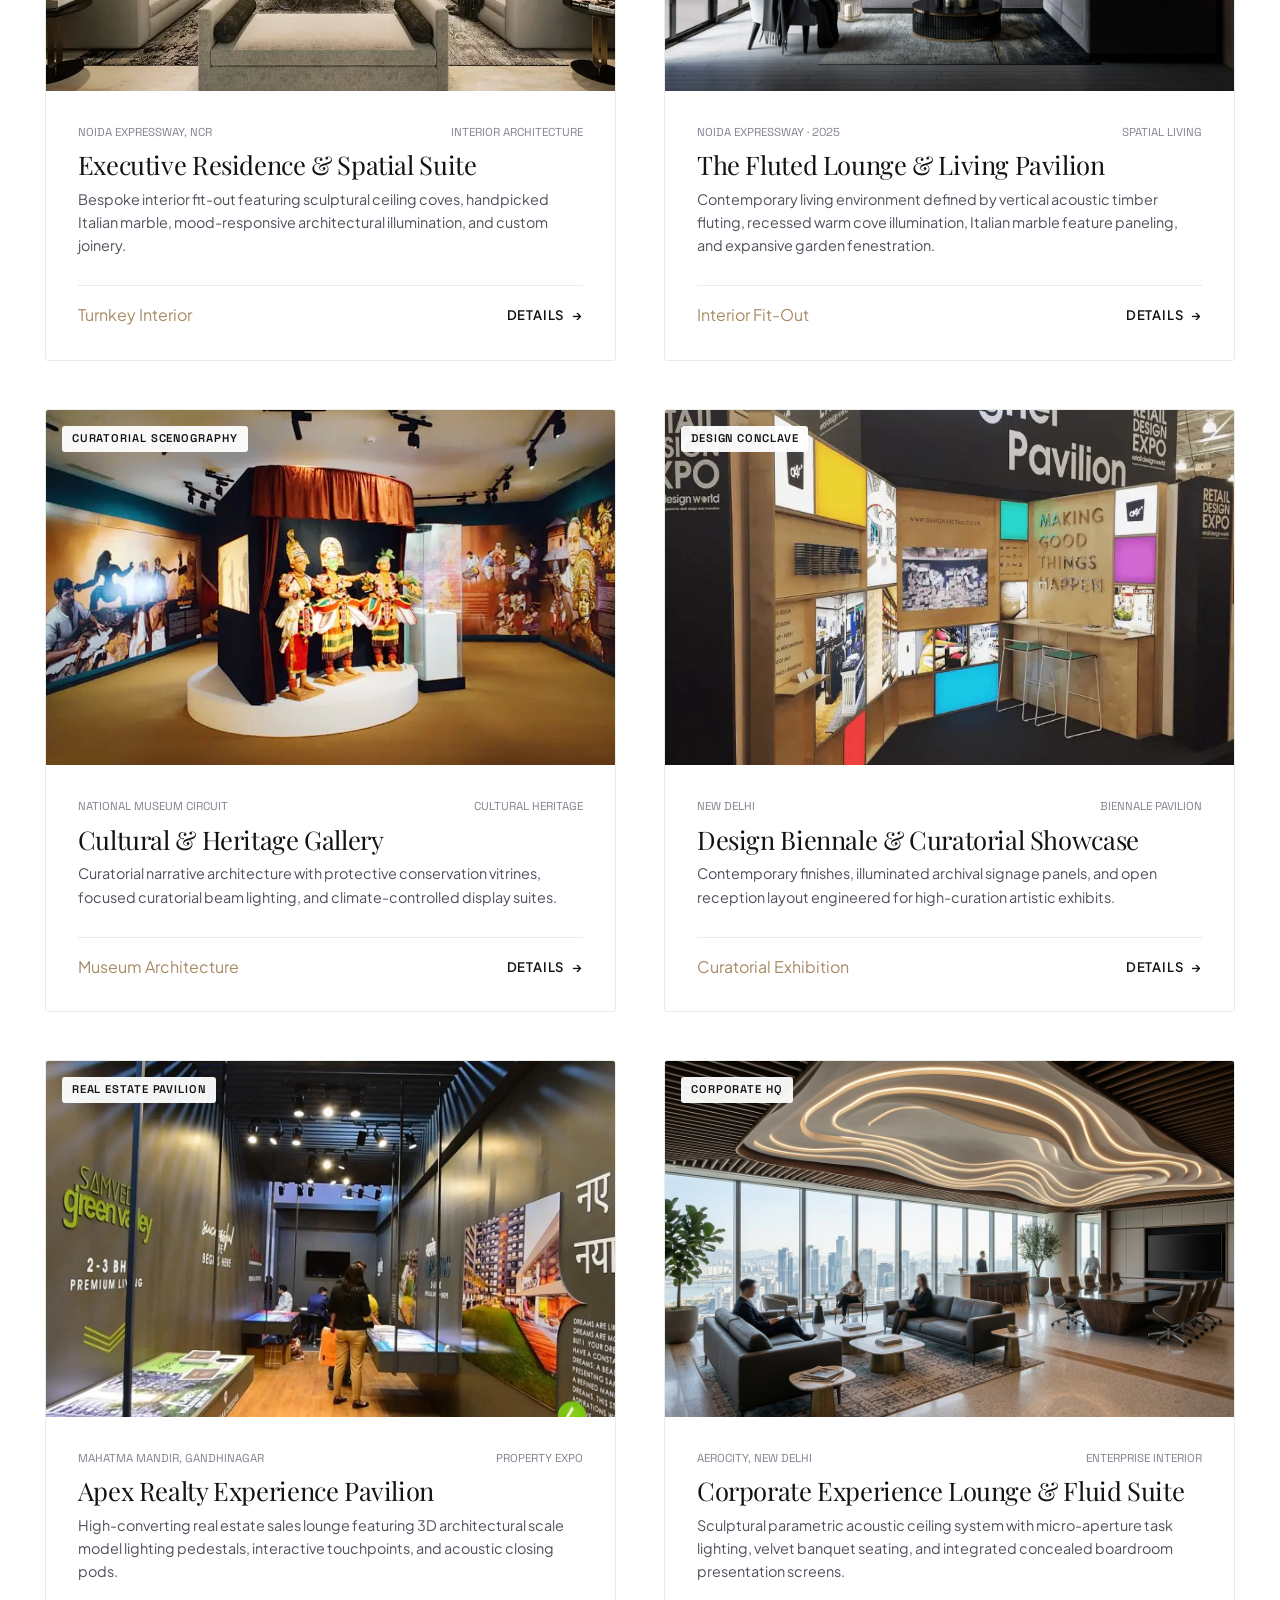
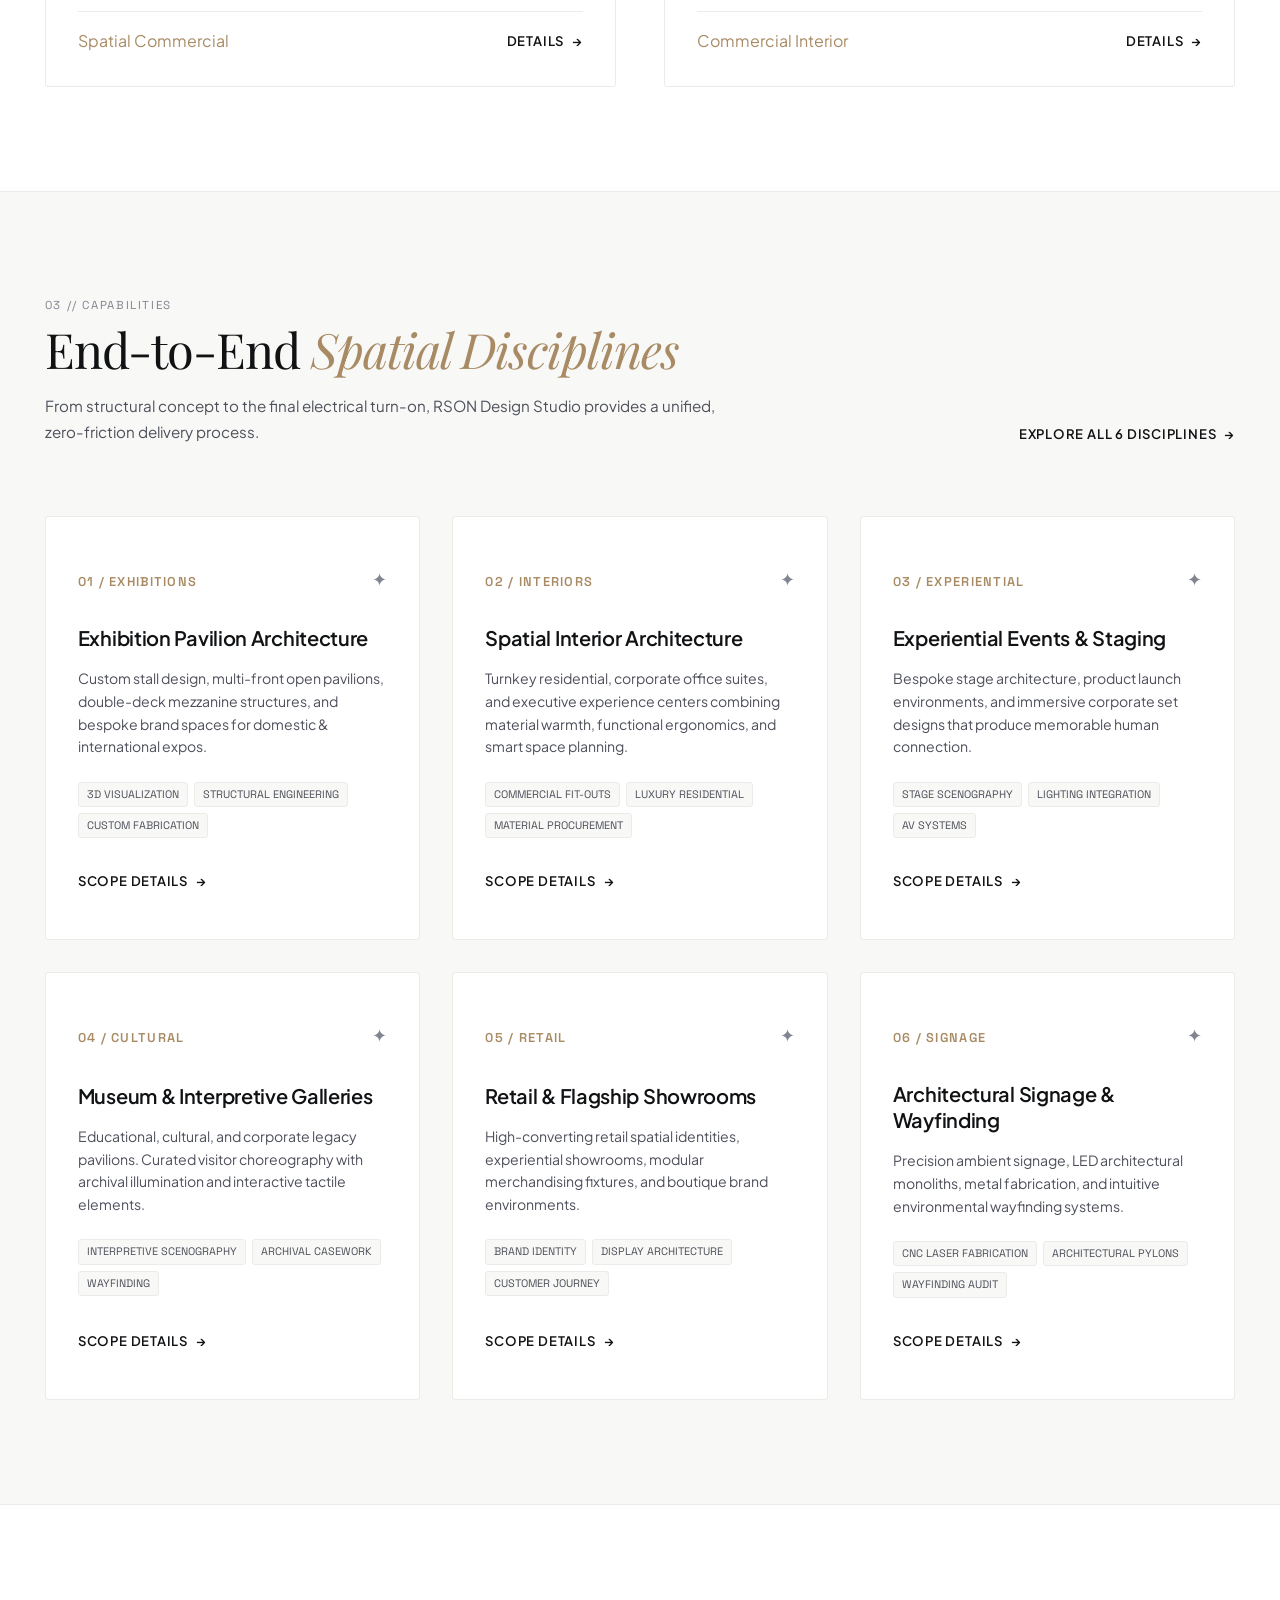
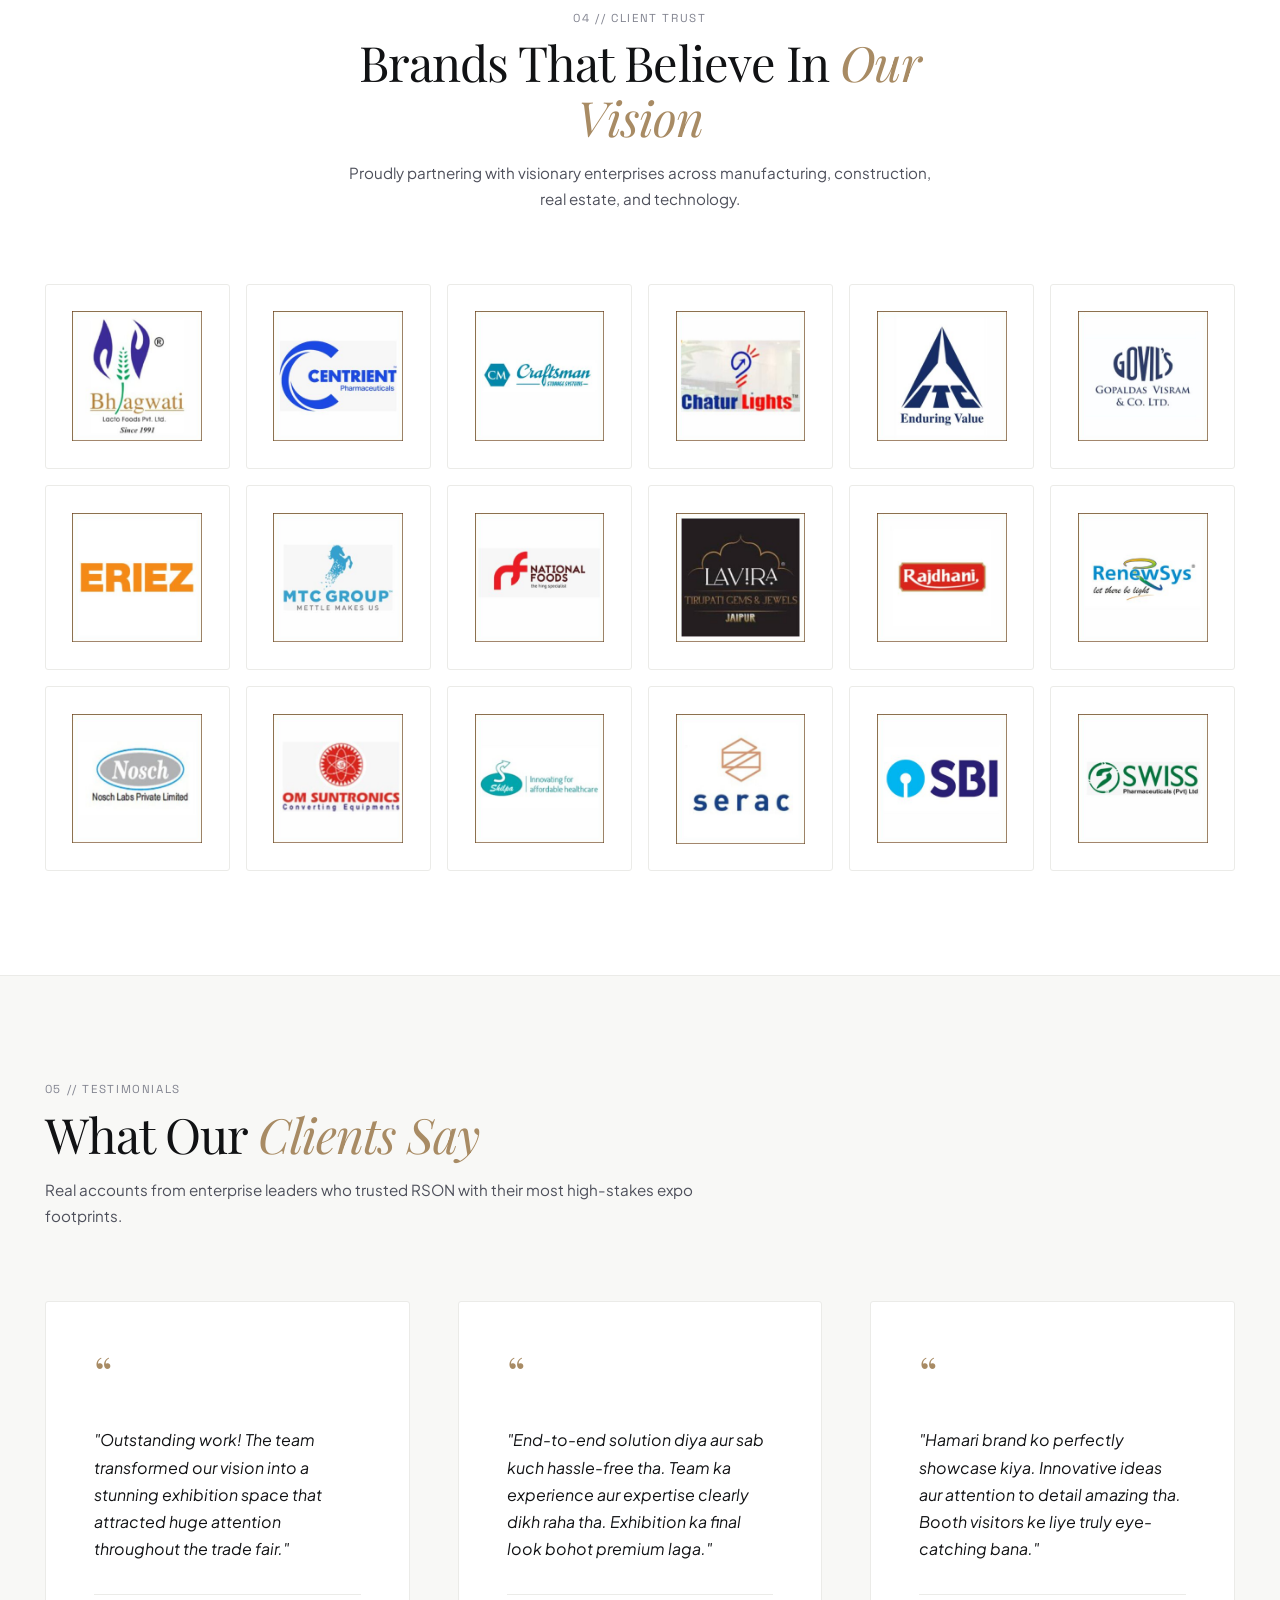
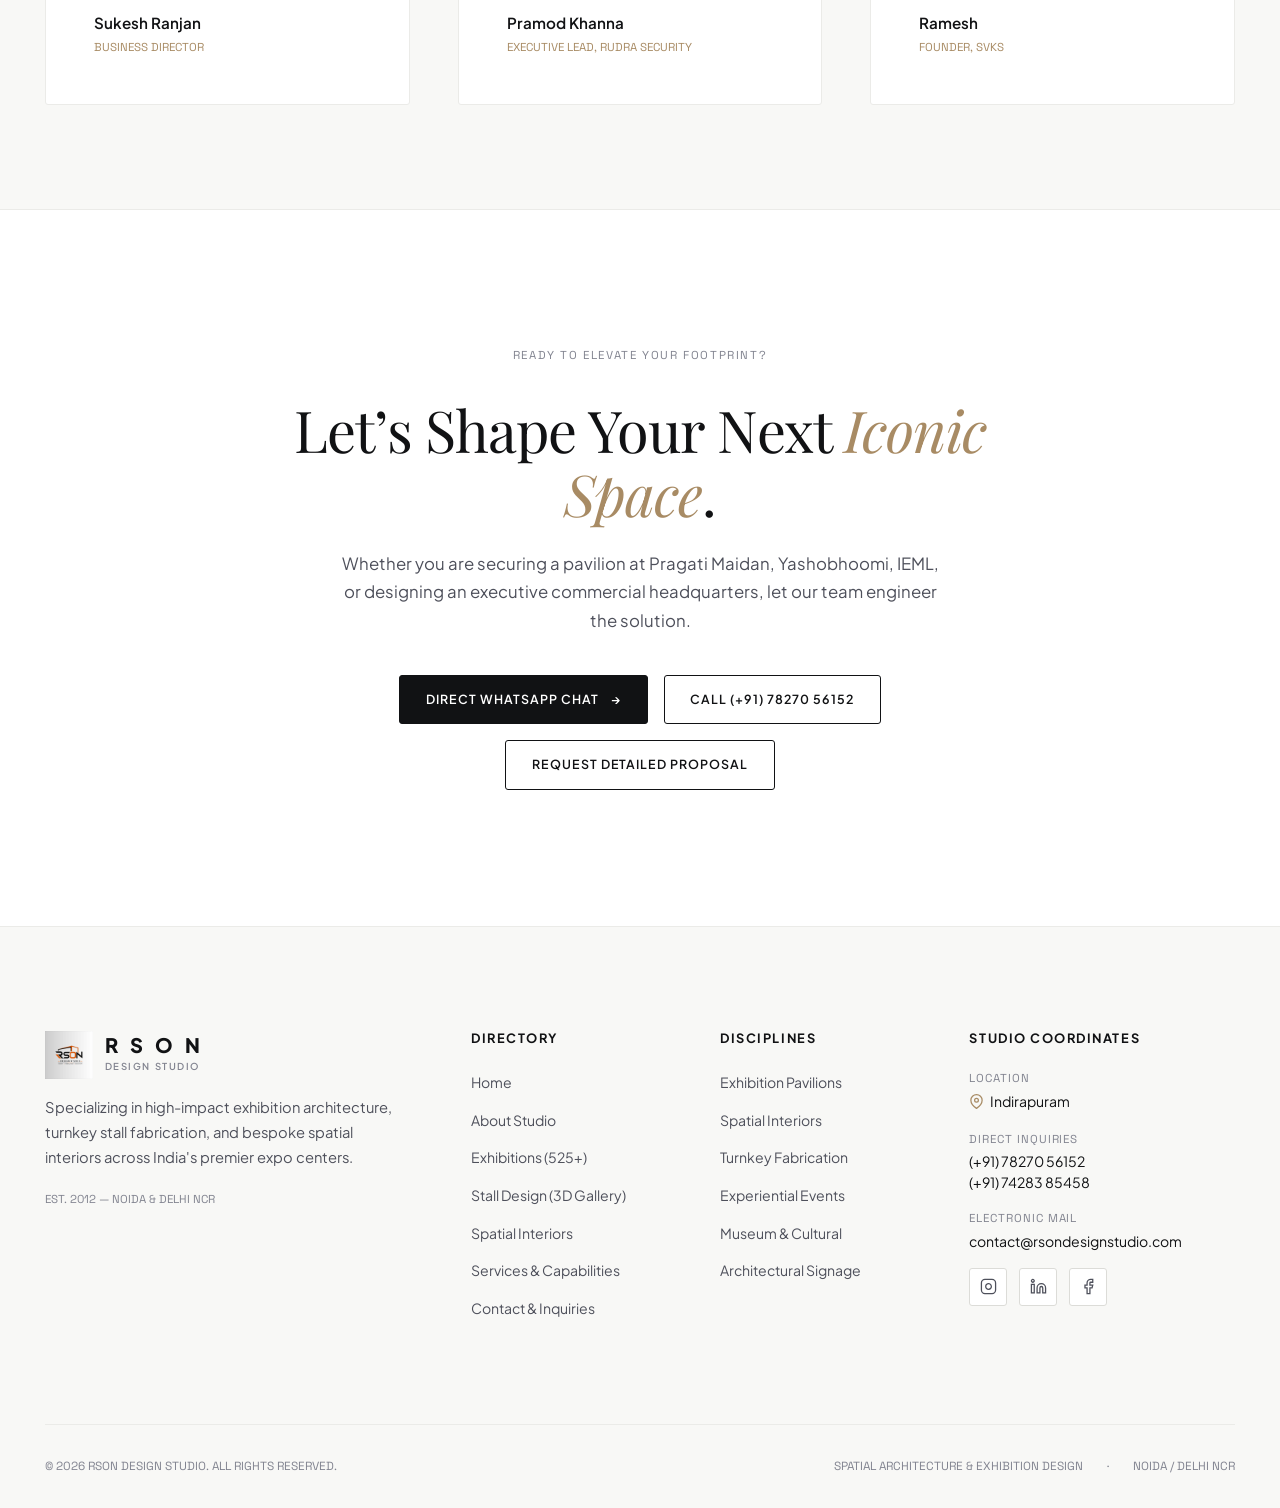
==== commit 6d26c201: "Add Google Search Console site verification file and meta tag" ====
--- a/index.html
+++ b/index.html
@@ -4,22 +4,149 @@
 <head>
   <meta charset="UTF-8">
   <meta name="viewport" content="width=device-width, initial-scale=1.0">
-  <title>RSON Design Studio — Spatial Architecture & Exhibition Pavilions</title>
+  <title>RSON Design Studio — Exhibition Stall Design & Turnkey Pavilions India</title>
   <meta name="description"
-    content="RSON Design Studio specializes in bespoke exhibition pavilion architecture, turnkey stall fabrication, and spatial interior design across India's premier convention centers.">
+    content="RSON Design Studio specializes in bespoke exhibition pavilion architecture, turnkey stall fabrication, and spatial interior design across Bharat Mandapam, Yashobhoomi, IEML, and premier expo centers in India.">
   <meta name="keywords"
-    content="exhibition design, stall fabrication, spatial interior design, booth architecture, Pragati Maidan, Yashobhoomi, Noida, Delhi NCR">
+    content="exhibition stall design, turnkey stall fabrication, exhibition pavilion architecture, Pragati Maidan stall builder, Bharat Mandapam exhibition booth, Yashobhoomi Dwarka stall designers, IEML Noida exhibition stand, 3D stall design, luxury interior architecture Noida, exhibition contractor India">
+  <meta name="author" content="RSON Design Studio">
+  <meta name="robots" content="index, follow, max-image-preview:large, max-snippet:-1, max-video-preview:-1">
+  <meta name="google-site-verification" content="google386c9b703277d4bc">
+  <link rel="canonical" href="https://www.rsondesignstudio.com/">
+
+  <!-- Geo Local SEO Meta -->
+  <meta name="geo.region" content="IN-UP">
+  <meta name="geo.placename" content="Indirapuram, Ghaziabad, Noida, Delhi NCR">
+  <meta name="geo.position" content="28.6360;77.3685">
+  <meta name="ICBM" content="28.6360, 77.3685">
 
   <!-- OpenGraph Meta -->
+  <meta property="og:locale" content="en_IN">
   <meta property="og:type" content="website">
-  <meta property="og:title" content="RSON Design Studio — Spatial Architecture & Exhibition Pavilions">
+  <meta property="og:site_name" content="RSON Design Studio">
+  <meta property="og:title" content="RSON Design Studio — Exhibition Stall Design & Turnkey Pavilions India">
   <meta property="og:description"
+    content="Crafting monumental exhibition pavilions, immersive trade environments, and turnkey spatial interiors. 14+ years, 525+ built projects across India.">
+  <meta property="og:image" content="https://www.rsondesignstudio.com/assets/images/hero-mockup-pavilion.jpg">
+  <meta property="og:image:width" content="1200">
+  <meta property="og:image:height" content="630">
+  <meta property="og:image:alt" content="RSON Design Studio Exhibition Pavilion Architecture">
+  <meta property="og:url" content="https://www.rsondesignstudio.com/">
+
+  <!-- Twitter Card Meta -->
+  <meta name="twitter:card" content="summary_large_image">
+  <meta name="twitter:title" content="RSON Design Studio — Exhibition Stall Design & Turnkey Pavilions India">
+  <meta name="twitter:description"
     content="Crafting monumental exhibition pavilions, immersive trade environments, and turnkey spatial interiors. 14+ years, 525+ built projects.">
-  <meta property="og:image" content="assets/images/hero-mockup-pavilion.jpg">
-  <meta property="og:url" content="https://www.rsondesignstudio.com/">
-
-  <!-- Favicon -->
+  <meta name="twitter:image" content="https://www.rsondesignstudio.com/assets/images/hero-mockup-pavilion.jpg">
+
+  <!-- Favicon & PWA Icons -->
   <link rel="icon" type="image/jpeg" href="assets/images/logo.jpeg">
+  <link rel="apple-touch-icon" href="assets/images/logo-cropped.jpeg">
+  <link rel="manifest" href="site.webmanifest">
+  <meta name="theme-color" content="#111214">
+
+  <!-- JSON-LD Structured Data: Organization & WebSite -->
+  <script type="application/ld+json">
+  {
+    "@context": "https://schema.org",
+    "@graph": [
+      {
+        "@type": "WebSite",
+        "@id": "https://www.rsondesignstudio.com/#website",
+        "url": "https://www.rsondesignstudio.com/",
+        "name": "RSON Design Studio",
+        "description": "Bespoke spatial architecture, exhibition pavilions, and turnkey stall fabrication across India",
+        "publisher": {
+          "@id": "https://www.rsondesignstudio.com/#organization"
+        },
+        "inLanguage": "en-IN"
+      },
+      {
+        "@type": ["ProfessionalService", "LocalBusiness"],
+        "@id": "https://www.rsondesignstudio.com/#organization",
+        "name": "RSON Design Studio",
+        "alternateName": "RSON Studio",
+        "url": "https://www.rsondesignstudio.com/",
+        "logo": {
+          "@type": "ImageObject",
+          "url": "https://www.rsondesignstudio.com/assets/images/logo.jpeg"
+        },
+        "image": "https://www.rsondesignstudio.com/assets/images/hero-mockup-pavilion.jpg",
+        "description": "Bespoke exhibition pavilion architecture, turnkey stall fabrication, and spatial interior design across India's premier convention centers.",
+        "foundingDate": "2012",
+        "priceRange": "$$$",
+        "telephone": ["+91-7827056152", "+91-7428385458"],
+        "email": "contact@rsondesignstudio.com",
+        "address": {
+          "@type": "PostalAddress",
+          "streetAddress": "112/2, Abhay Khand 1st, Indirapuram",
+          "addressLocality": "Ghaziabad",
+          "addressRegion": "Uttar Pradesh",
+          "postalCode": "201014",
+          "addressCountry": "IN"
+        },
+        "geo": {
+          "@type": "GeoCoordinates",
+          "latitude": 28.6360,
+          "longitude": 77.3685
+        },
+        "openingHoursSpecification": [
+          {
+            "@type": "OpeningHoursSpecification",
+            "dayOfWeek": ["Monday", "Tuesday", "Wednesday", "Thursday", "Friday", "Saturday"],
+            "opens": "09:30",
+            "closes": "19:00"
+          }
+        ],
+        "areaServed": [
+          { "@type": "City", "name": "Noida" },
+          { "@type": "City", "name": "New Delhi" },
+          { "@type": "City", "name": "Greater Noida" },
+          { "@type": "City", "name": "Gurugram" },
+          { "@type": "City", "name": "Hyderabad" },
+          { "@type": "City", "name": "Mumbai" },
+          { "@type": "City", "name": "Bengaluru" },
+          { "@type": "Country", "name": "India" }
+        ],
+        "hasOfferCatalog": {
+          "@type": "OfferCatalog",
+          "name": "Spatial & Exhibition Disciplines",
+          "itemListElement": [
+            {
+              "@type": "Offer",
+              "itemOffered": {
+                "@type": "Service",
+                "name": "Exhibition Pavilion Architecture & Stall Fabrication"
+              }
+            },
+            {
+              "@type": "Offer",
+              "itemOffered": {
+                "@type": "Service",
+                "name": "3D Spatial Visualization & Stall Renders"
+              }
+            },
+            {
+              "@type": "Offer",
+              "itemOffered": {
+                "@type": "Service",
+                "name": "Commercial & Residential Interior Architecture"
+              }
+            },
+            {
+              "@type": "Offer",
+              "itemOffered": {
+                "@type": "Service",
+                "name": "Turnkey Fabrication & On-Site Handover"
+              }
+            }
+          ]
+        }
+      }
+    ]
+  }
+  </script>
 
   <!-- Google Fonts: Playfair Display (Editorial Serif), Plus Jakarta Sans (Swiss Sans), Space Grotesk (Mono) -->
   <link rel="preconnect" href="https://fonts.googleapis.com">
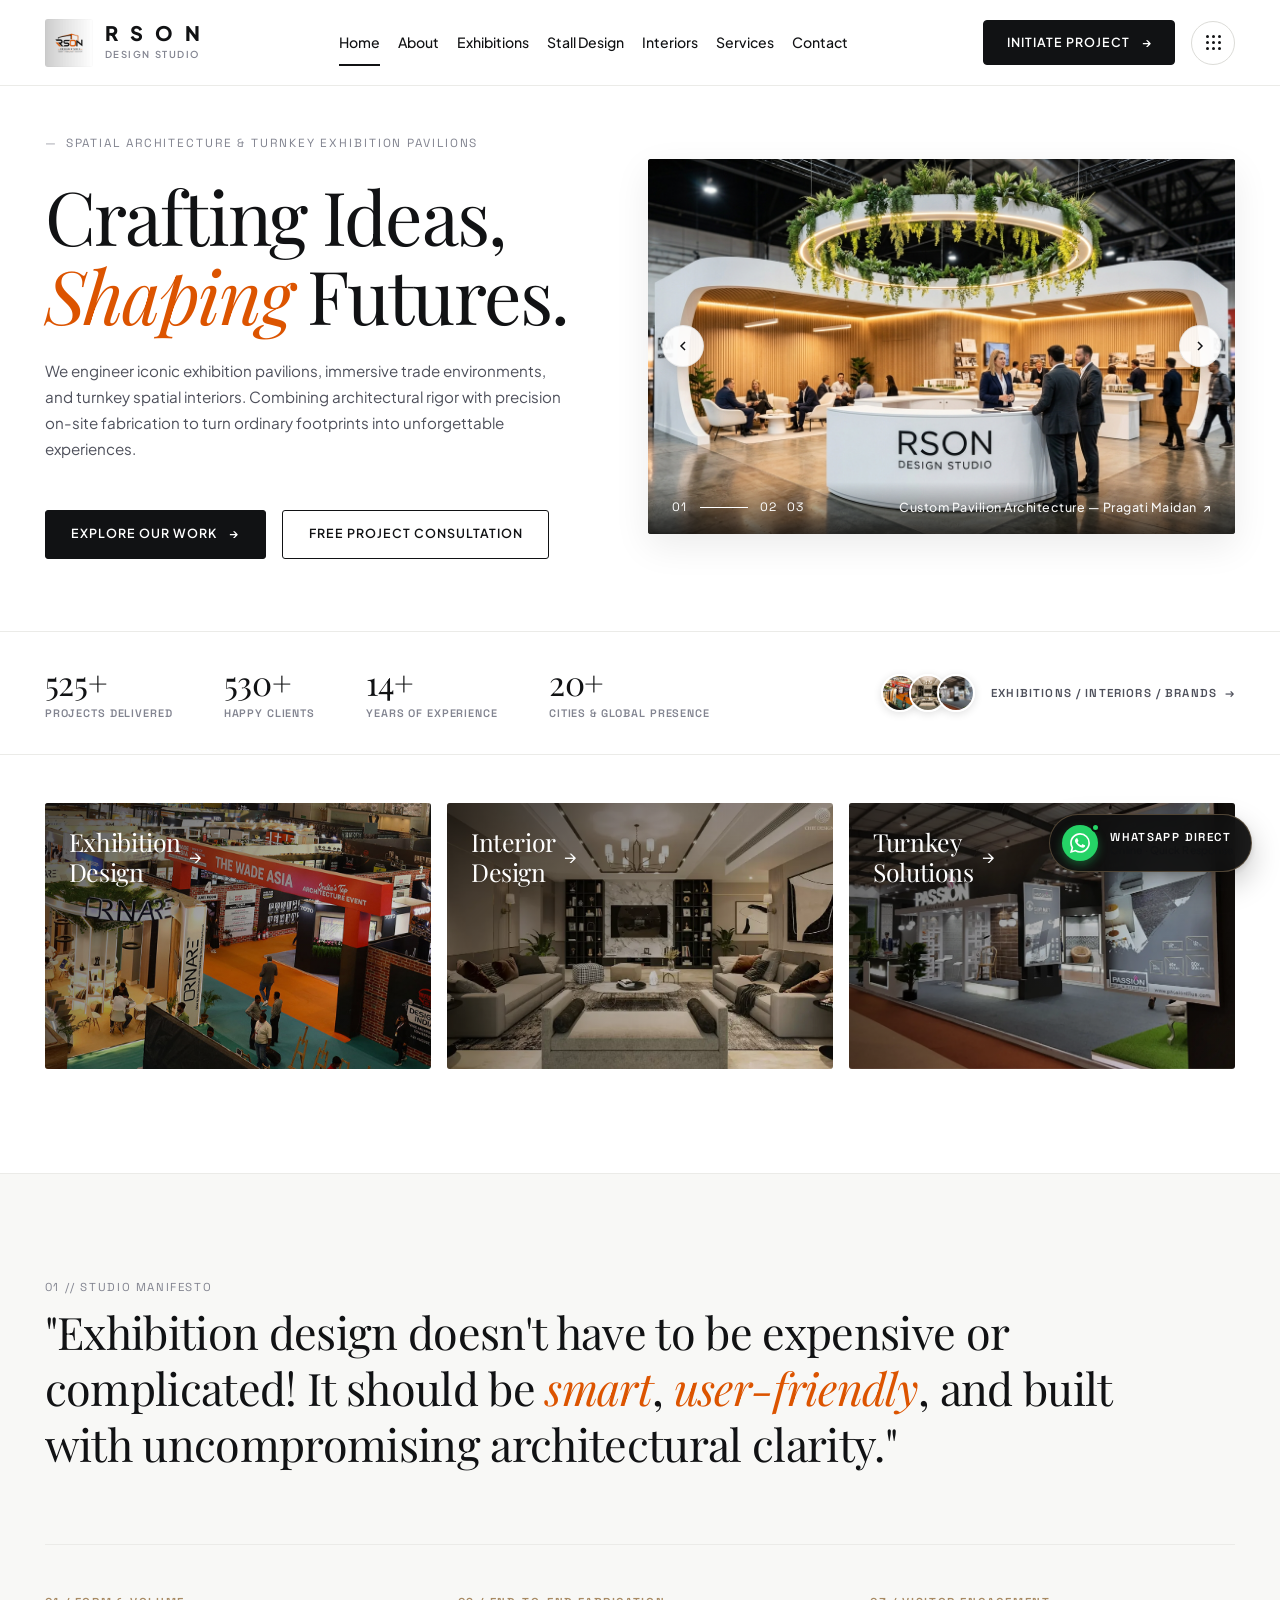
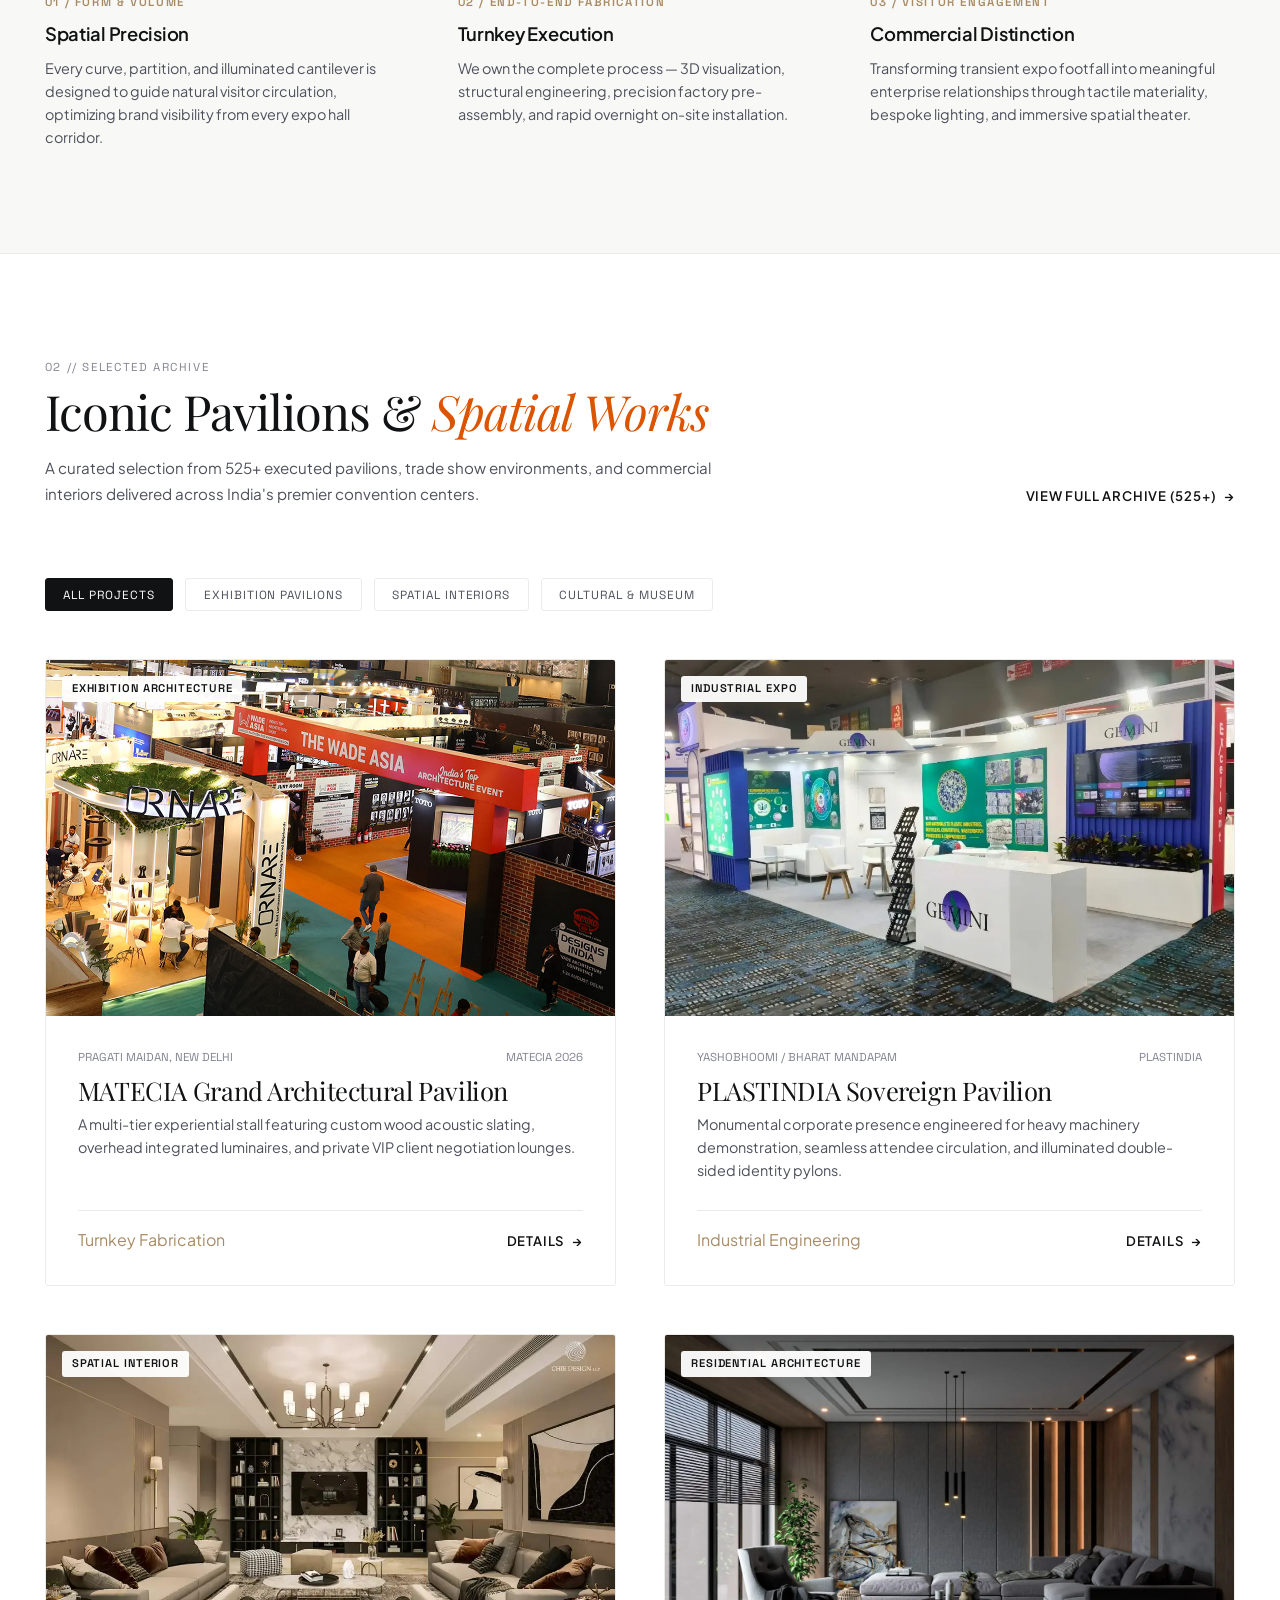
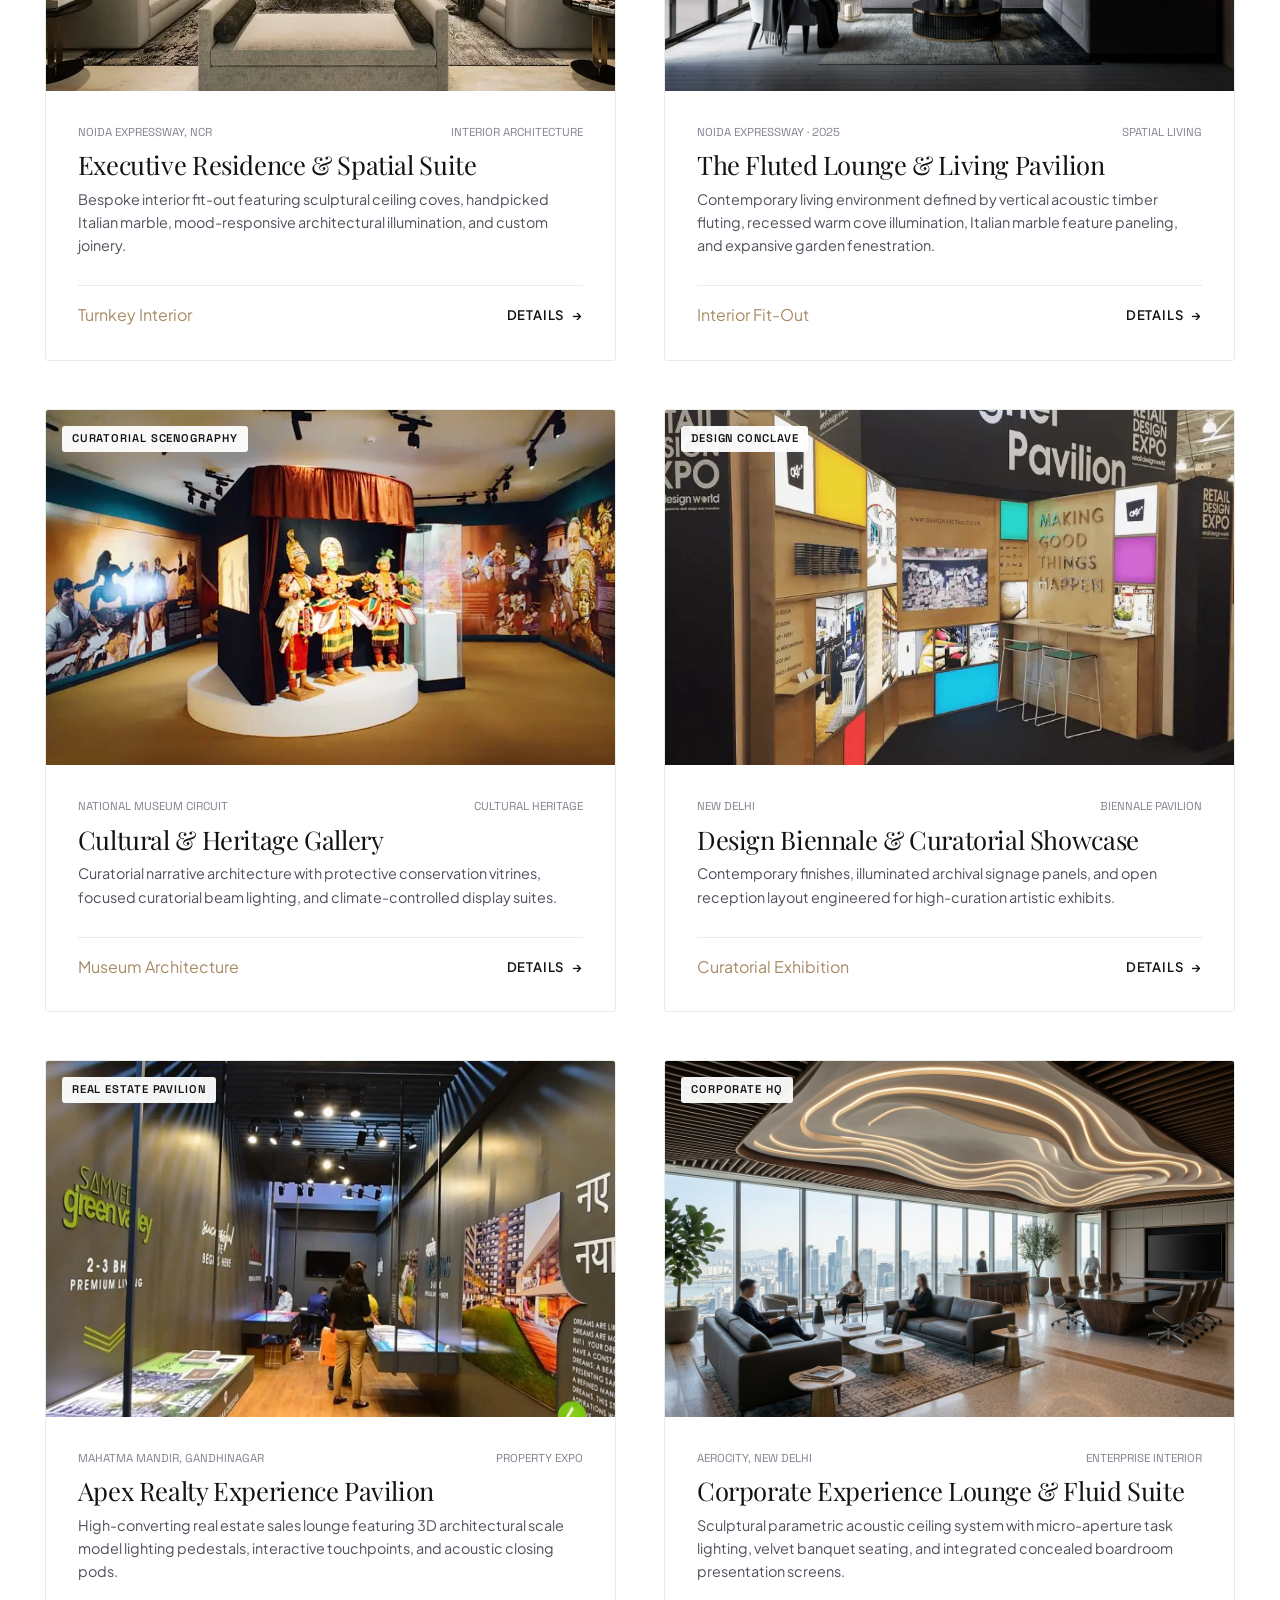
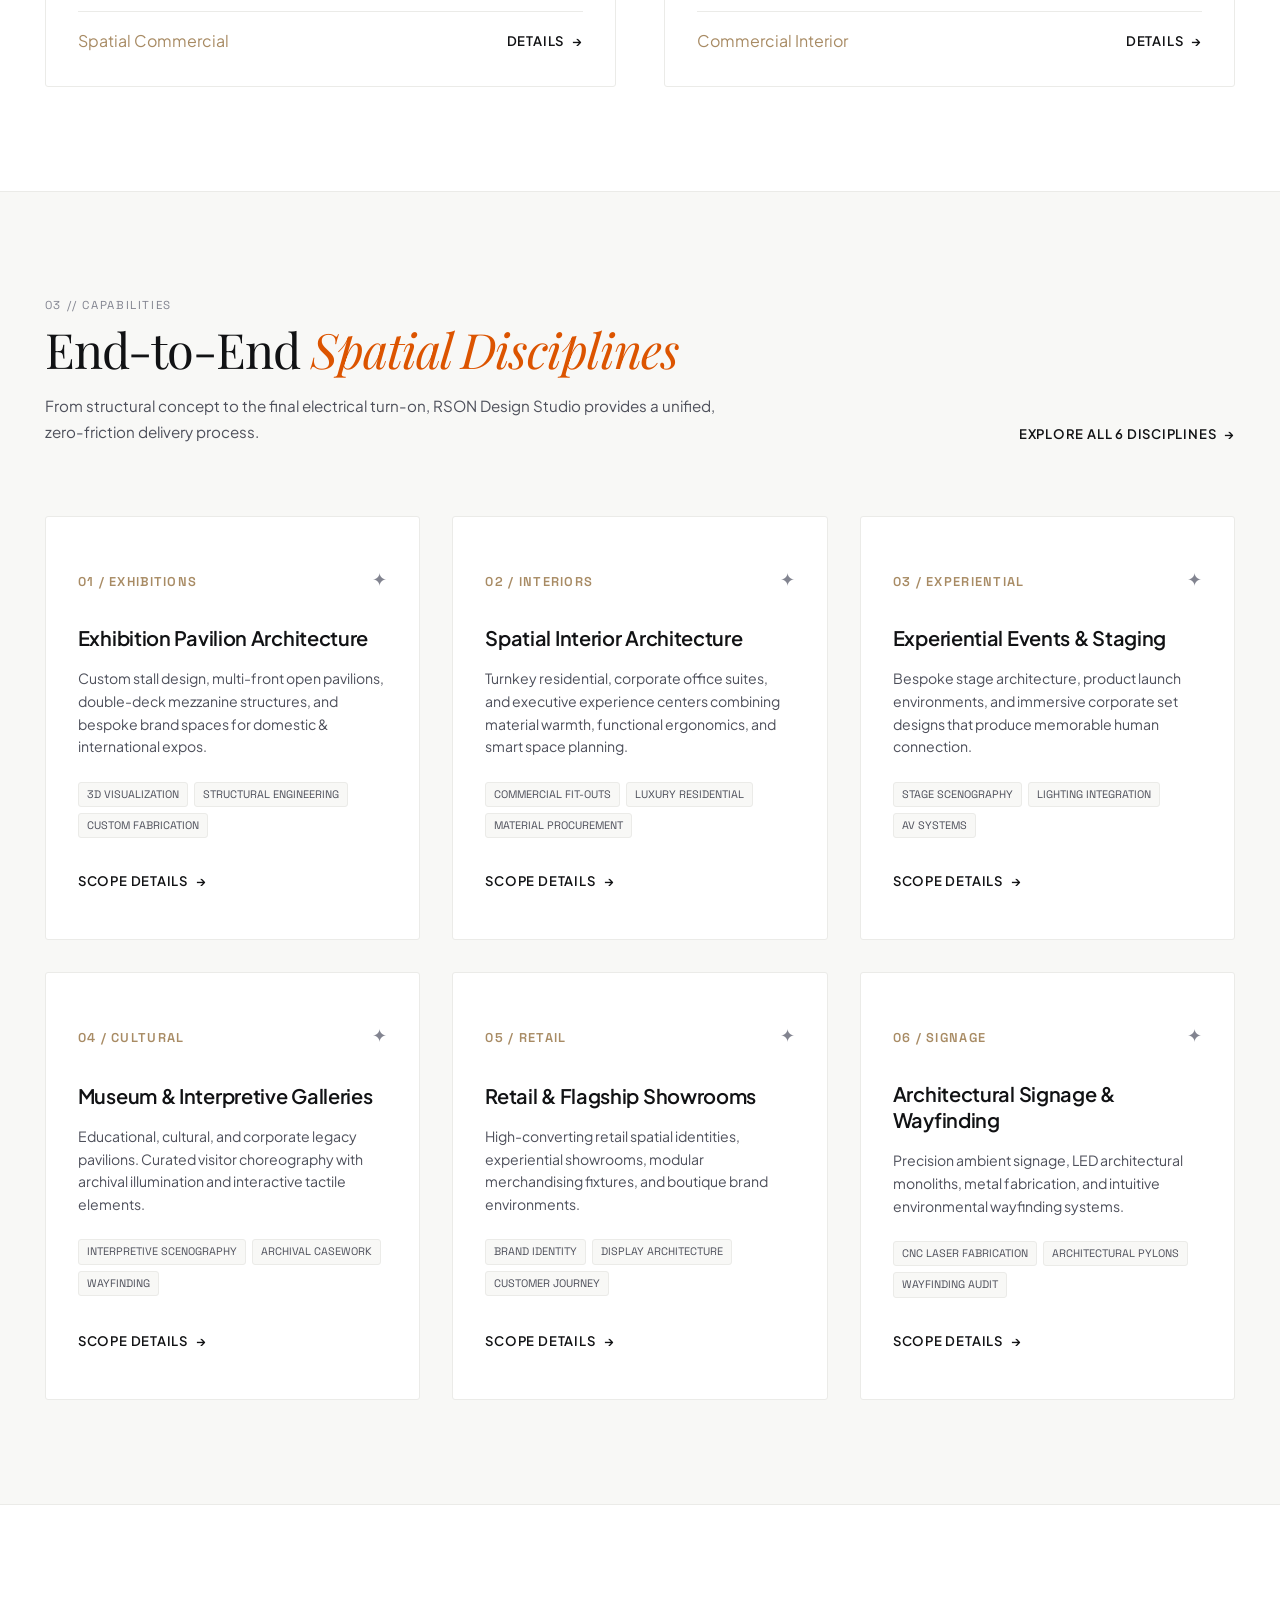
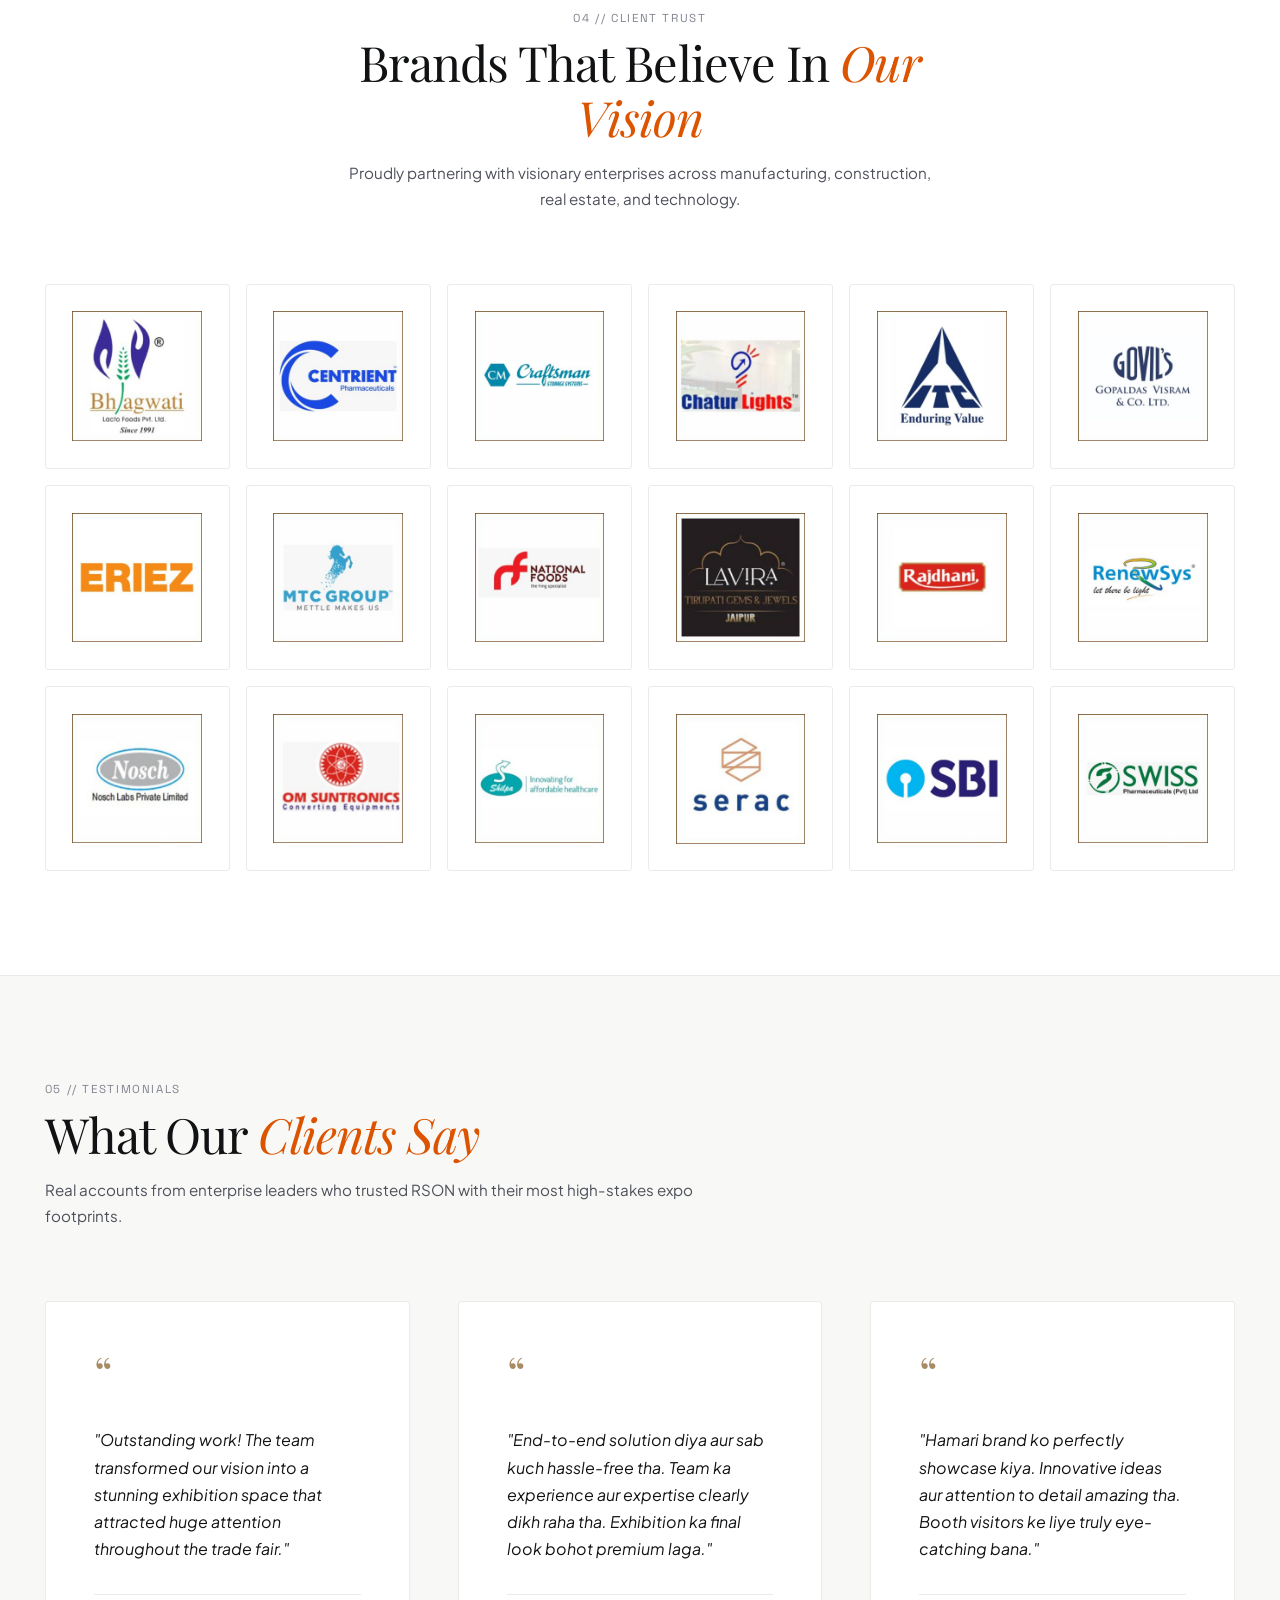
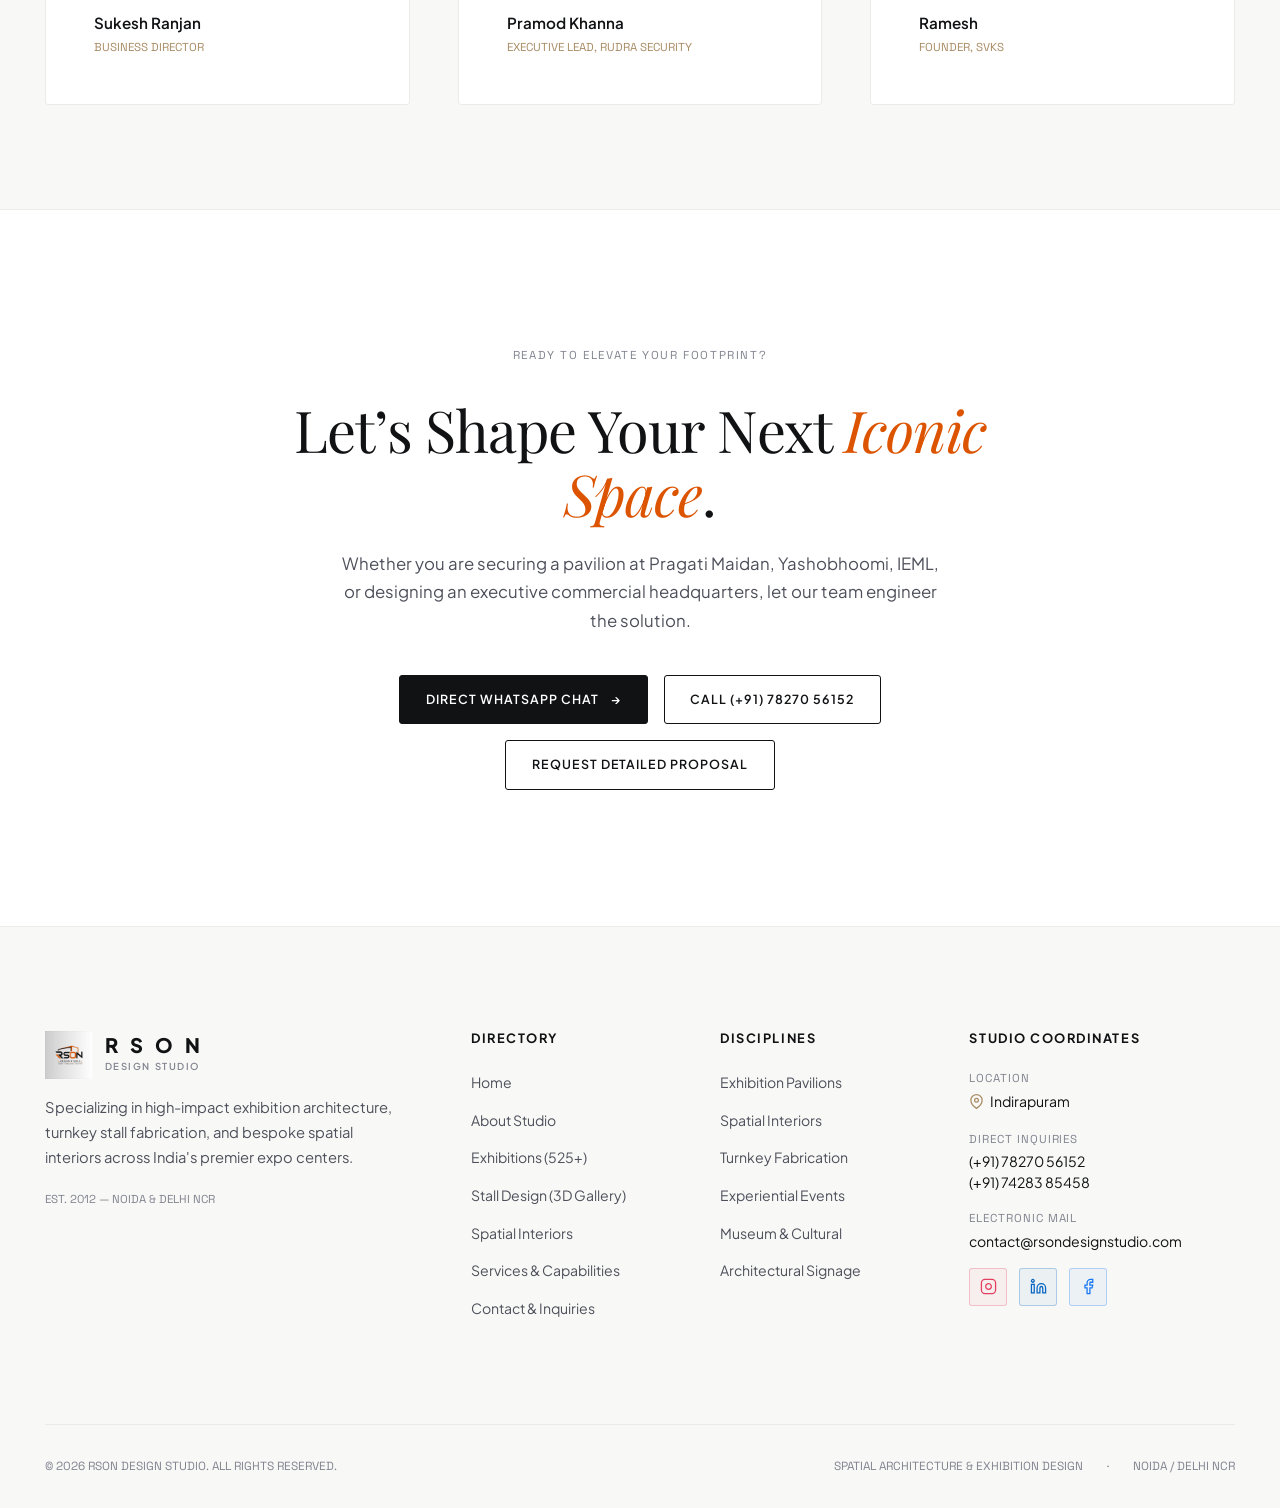
==== commit 13f10b9a: "Update stall design renders: fix Oasis Paints widescreen 3D view, resolve image cropping on stalls 0" ====
--- a/index.html
+++ b/index.html
@@ -271,7 +271,7 @@
             <span class="eyebrow-line">SPATIAL ARCHITECTURE & TURNKEY EXHIBITION PAVILIONS</span>
             <h1 class="hero-title">
               Crafting Ideas,<br>
-              <span class="text-beige-italic">Shaping</span> Futures.
+              <span class="text-orange-italic">Shaping</span> Futures.
             </h1>
             <p class="hero-subtitle">
               We engineer iconic exhibition pavilions, immersive trade environments, and turnkey spatial interiors.
--- a/css/design-system.css
+++ b/css/design-system.css
@@ -23,6 +23,11 @@
   --accent-beige: #A88B64;      /* Warm taupe / architectural gold */
   --accent-beige-hover: #967A53;
   --accent-beige-soft: rgba(168, 139, 100, 0.12);
+
+  /* Studio Brand Identity (Logo Orange) */
+  --brand-orange: #DC5400;      /* RSON Logo primary orange */
+  --brand-orange-hover: #C24A00;
+  --brand-orange-soft: rgba(220, 84, 0, 0.12);
 
   /* Architectural Hairlines & Dividers */
   --border-hairline: #EBEBE8;
@@ -158,11 +163,12 @@
   color: var(--text-primary);
 }
 
-/* The exact warm italic style seen in the reference mockup */
-.text-beige-italic {
+/* Brand accent italic style seen in hero & headings (matches logo orange) */
+.text-beige-italic,
+.text-orange-italic {
   font-style: italic;
   font-weight: 400;
-  color: var(--accent-beige);
+  color: var(--brand-orange);
 }
 
 .section-title {
@@ -172,9 +178,11 @@
   letter-spacing: -0.02em;
 }
 
-.section-title em {
+.section-title em,
+h1 em, h2 em, h3 em, h4 em, h5 em, h6 em,
+.hero-title em {
   font-style: italic;
-  color: var(--accent-beige);
+  color: var(--brand-orange);
 }
 
 /* Eyebrow / Overline */
--- a/css/layout.css
+++ b/css/layout.css
@@ -373,9 +373,58 @@
   transition: all var(--transition-base);
 }
 
-.social-btn:hover {
-  border-color: var(--bg-dark);
-  color: var(--bg-dark);
+/* Official Social Media Brand Colors */
+.social-btn[aria-label*="Instagram" i],
+.social-btn[href*="instagram.com"],
+.social-btn.social-instagram {
+  color: #E4405F;
+  border-color: rgba(228, 64, 95, 0.28);
+  background-color: rgba(228, 64, 95, 0.05);
+}
+
+.social-btn[aria-label*="Instagram" i]:hover,
+.social-btn[href*="instagram.com"]:hover,
+.social-btn.social-instagram:hover {
+  background: radial-gradient(circle at 30% 107%, #fdf497 0%, #fdf497 5%, #fd5949 45%, #d6249f 60%, #285AEB 90%);
+  border-color: transparent;
+  color: #FFFFFF;
+  box-shadow: 0 6px 16px rgba(228, 64, 95, 0.38);
+  transform: translateY(-2px);
+}
+
+.social-btn[aria-label*="LinkedIn" i],
+.social-btn[href*="linkedin.com"],
+.social-btn.social-linkedin {
+  color: #0A66C2;
+  border-color: rgba(10, 102, 194, 0.28);
+  background-color: rgba(10, 102, 194, 0.05);
+}
+
+.social-btn[aria-label*="LinkedIn" i]:hover,
+.social-btn[href*="linkedin.com"]:hover,
+.social-btn.social-linkedin:hover {
+  background-color: #0A66C2;
+  border-color: #0A66C2;
+  color: #FFFFFF;
+  box-shadow: 0 6px 16px rgba(10, 102, 194, 0.38);
+  transform: translateY(-2px);
+}
+
+.social-btn[aria-label*="Facebook" i],
+.social-btn[href*="facebook.com"],
+.social-btn.social-facebook {
+  color: #1877F2;
+  border-color: rgba(24, 119, 242, 0.28);
+  background-color: rgba(24, 119, 242, 0.05);
+}
+
+.social-btn[aria-label*="Facebook" i]:hover,
+.social-btn[href*="facebook.com"]:hover,
+.social-btn.social-facebook:hover {
+  background-color: #1877F2;
+  border-color: #1877F2;
+  color: #FFFFFF;
+  box-shadow: 0 6px 16px rgba(24, 119, 242, 0.38);
   transform: translateY(-2px);
 }
 
--- a/css/home.css
+++ b/css/home.css
@@ -702,7 +702,7 @@
 
 .statement-quote em {
   font-style: italic;
-  color: var(--accent-beige);
+  color: var(--brand-orange);
 }
 
 .statement-principles {
@@ -1155,7 +1155,7 @@
 
 .cta-title em {
   font-style: italic;
-  color: var(--accent-beige);
+  color: var(--brand-orange);
 }
 
 .cta-subtitle {
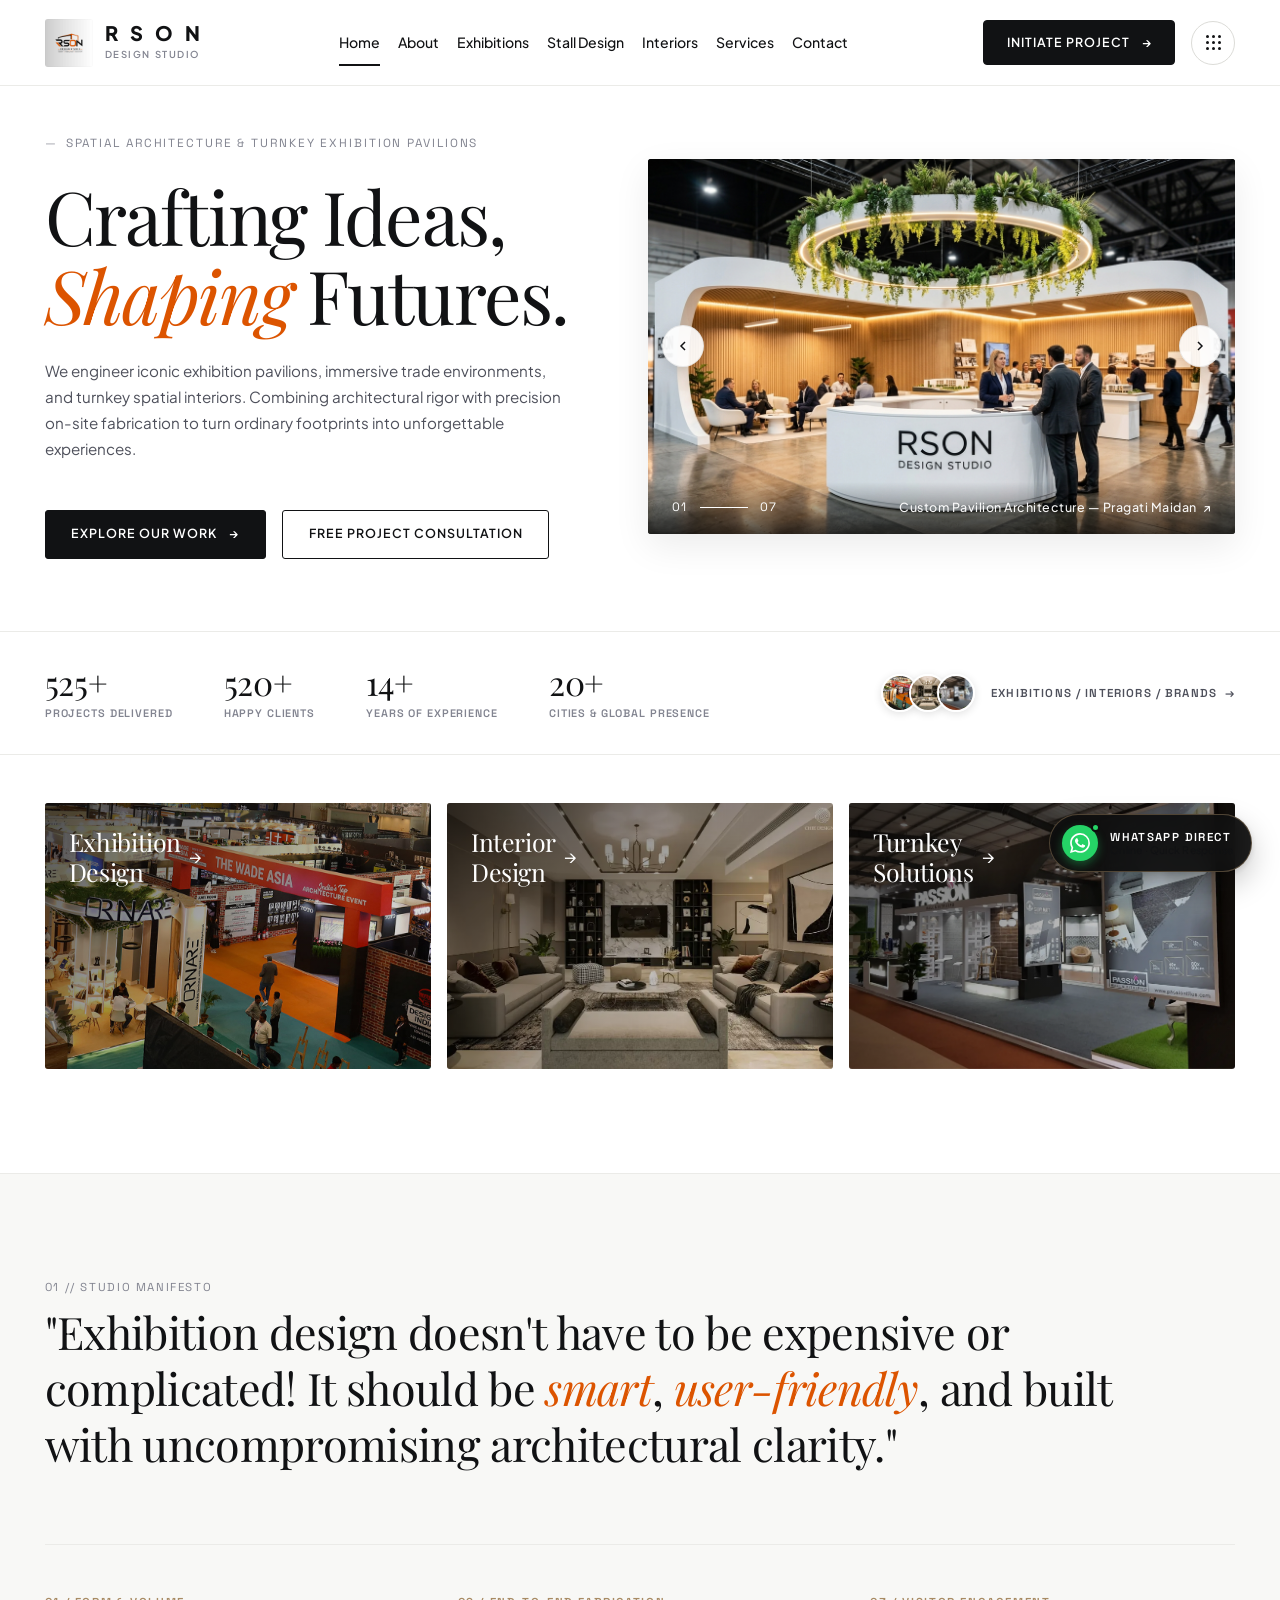
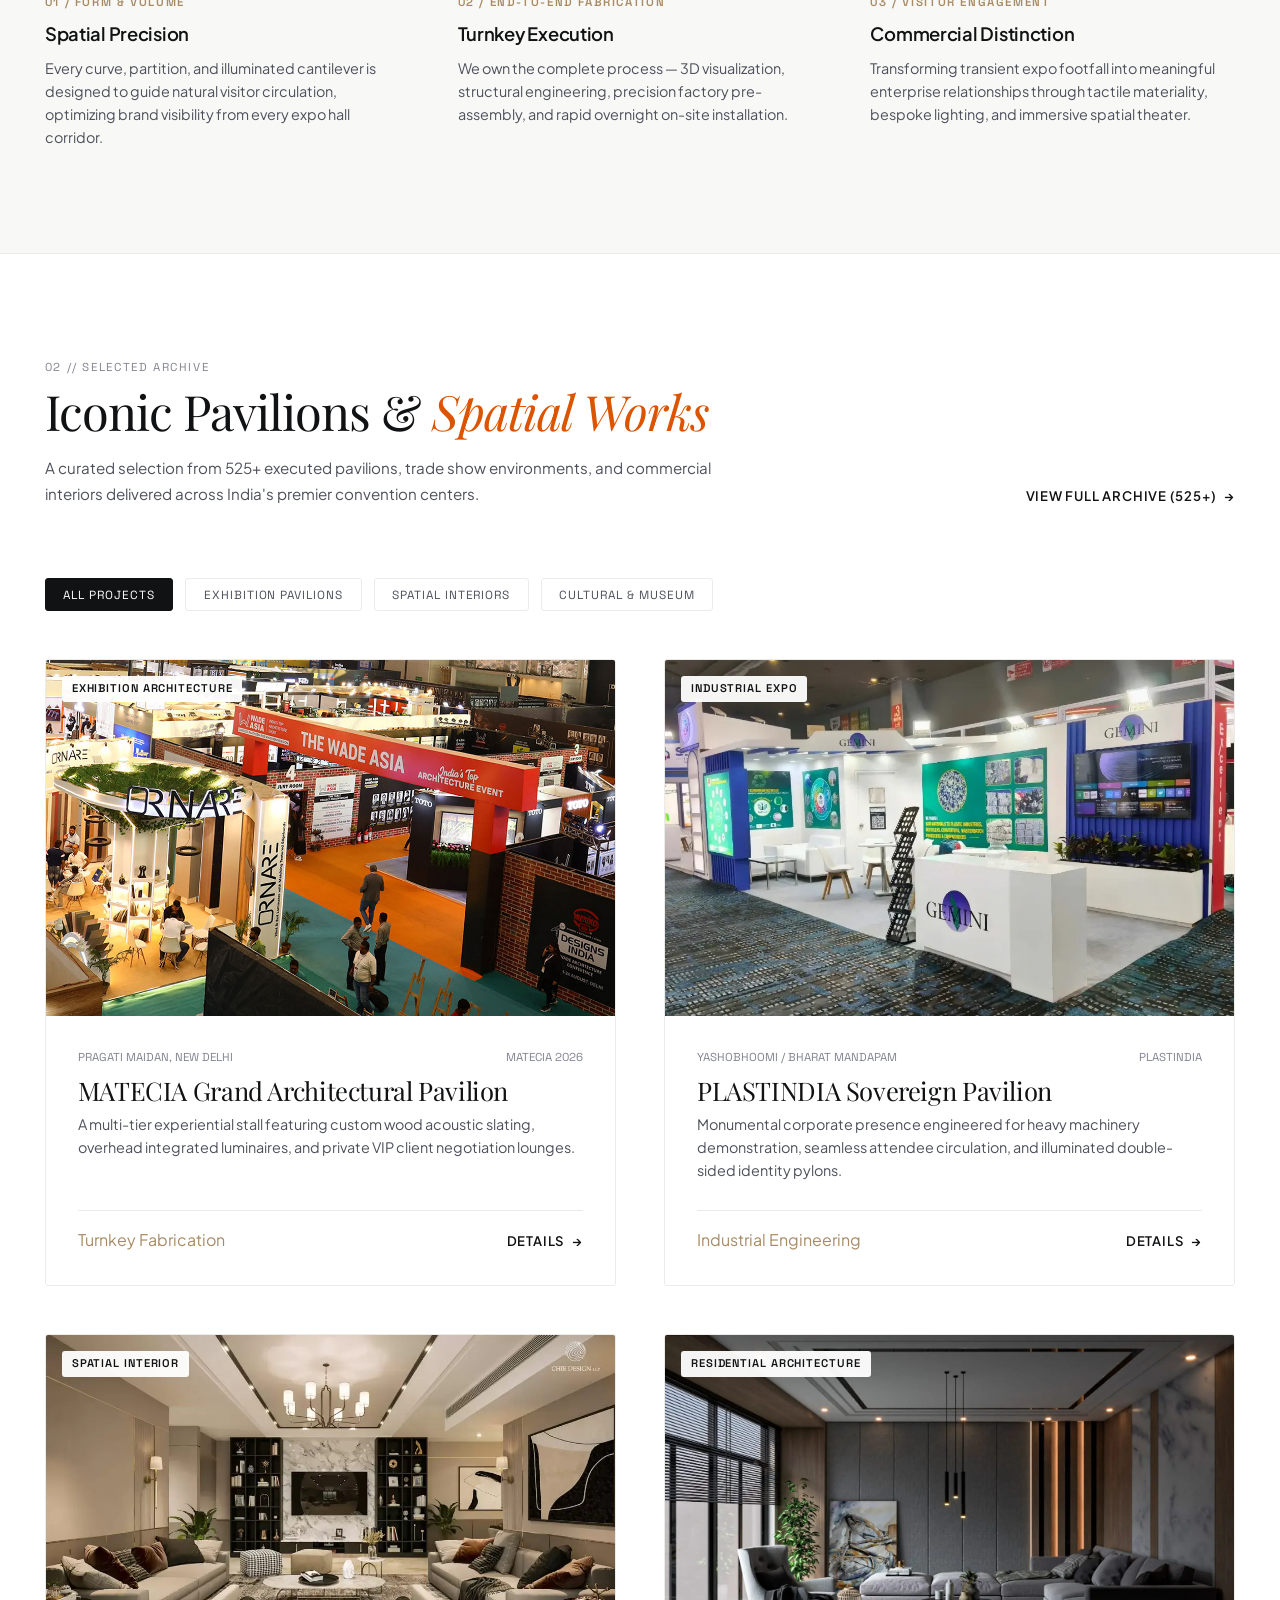
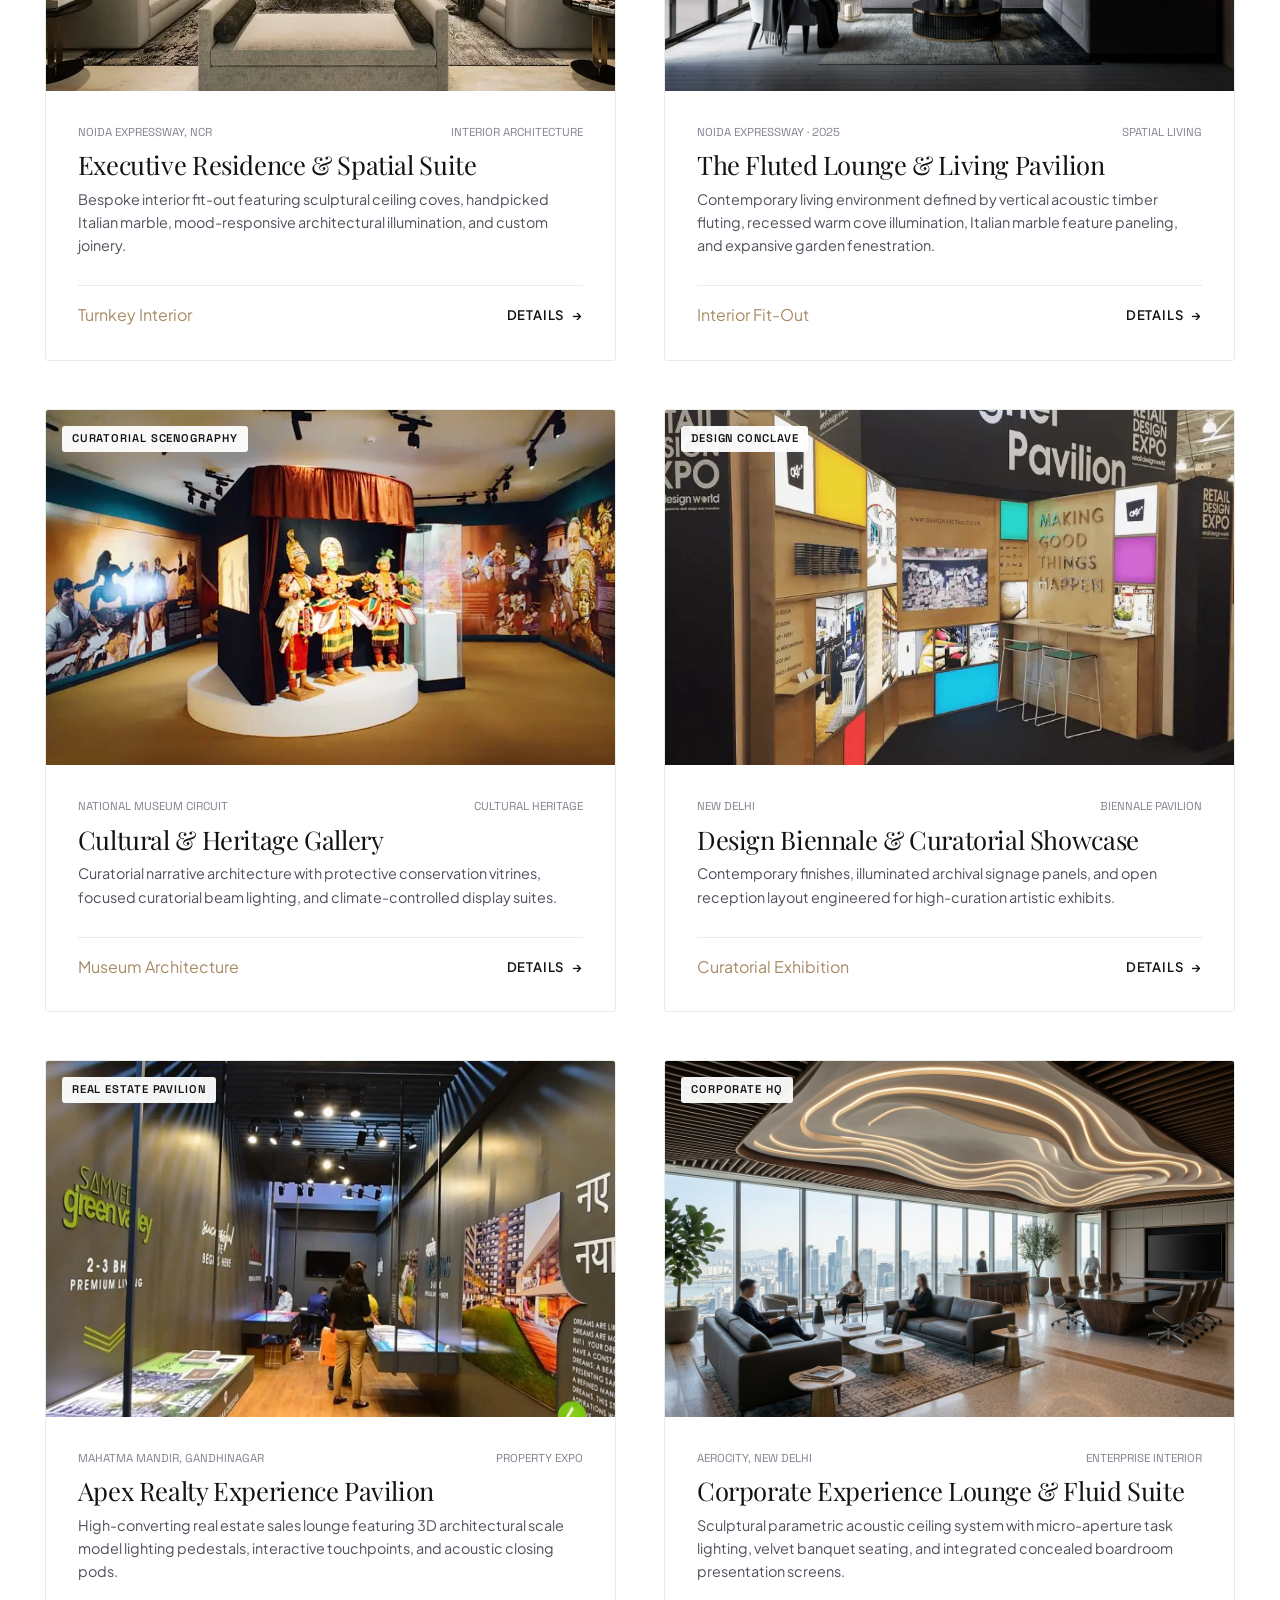
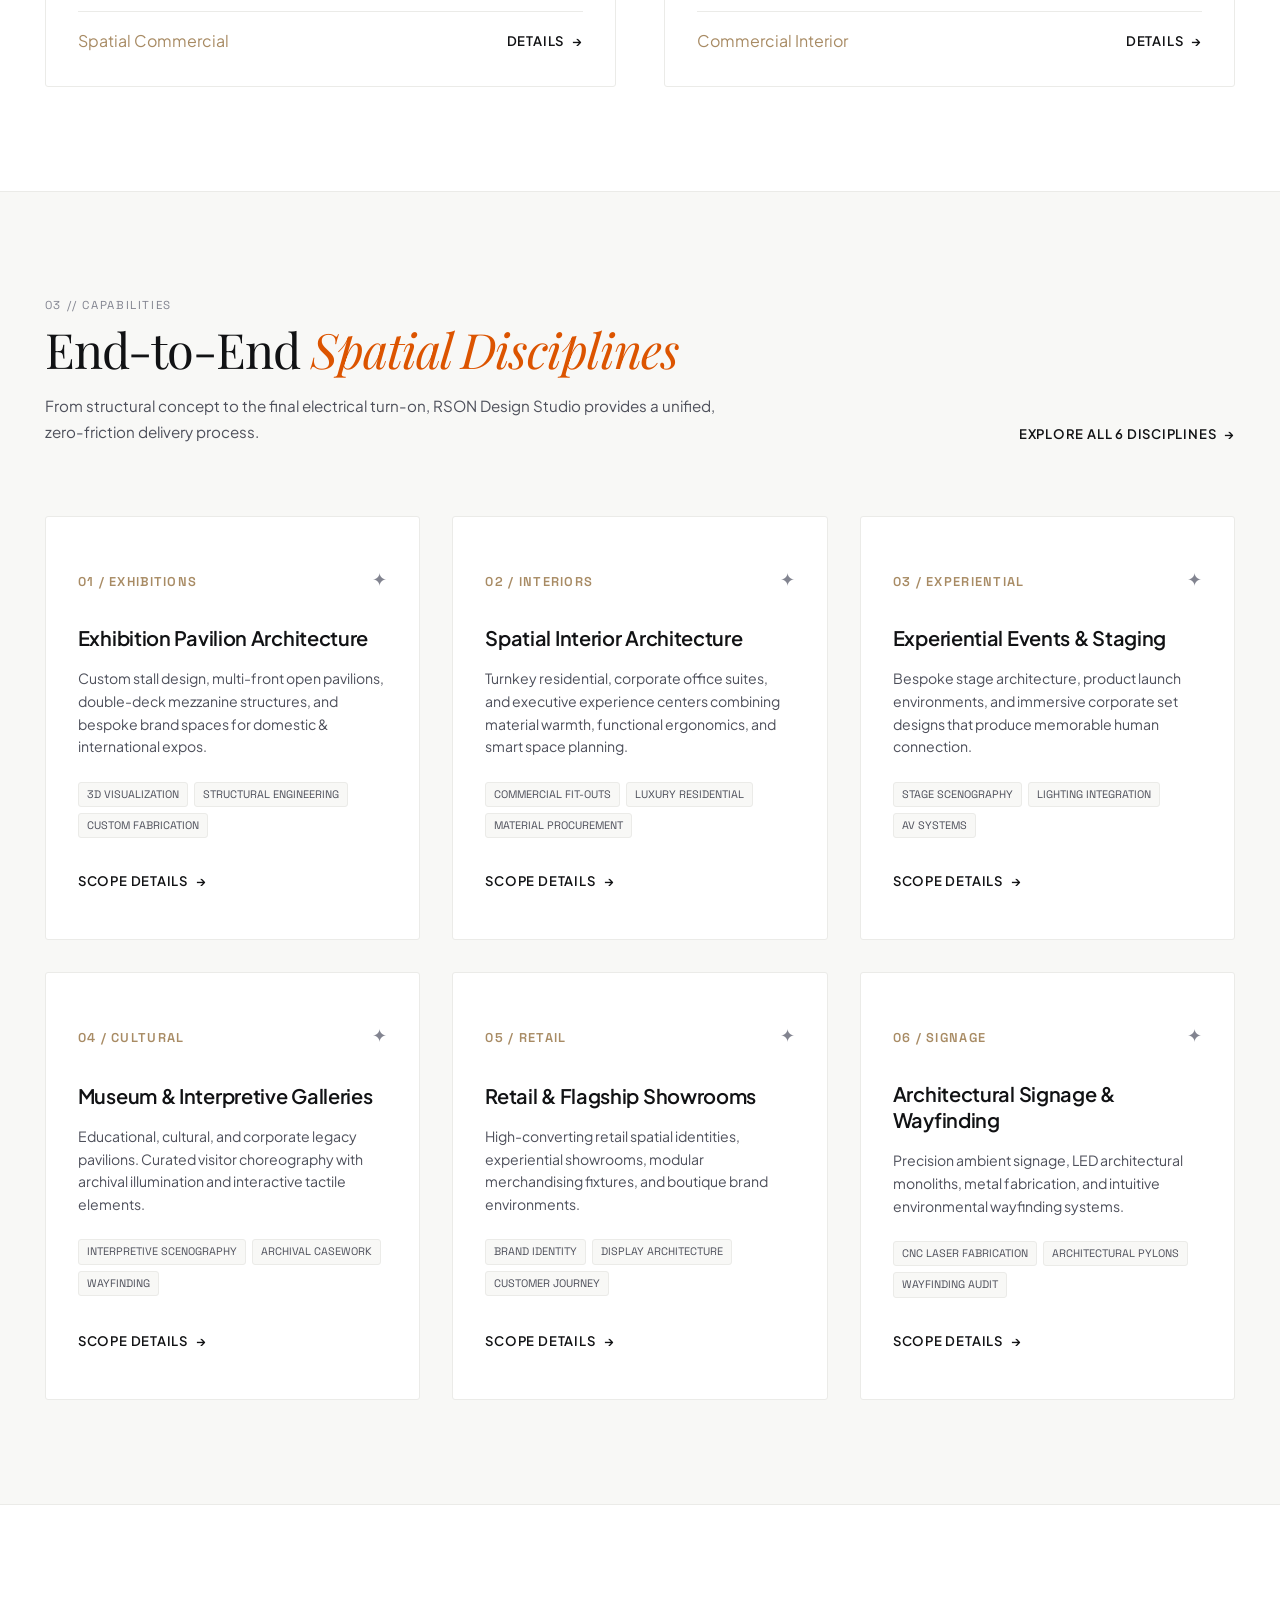
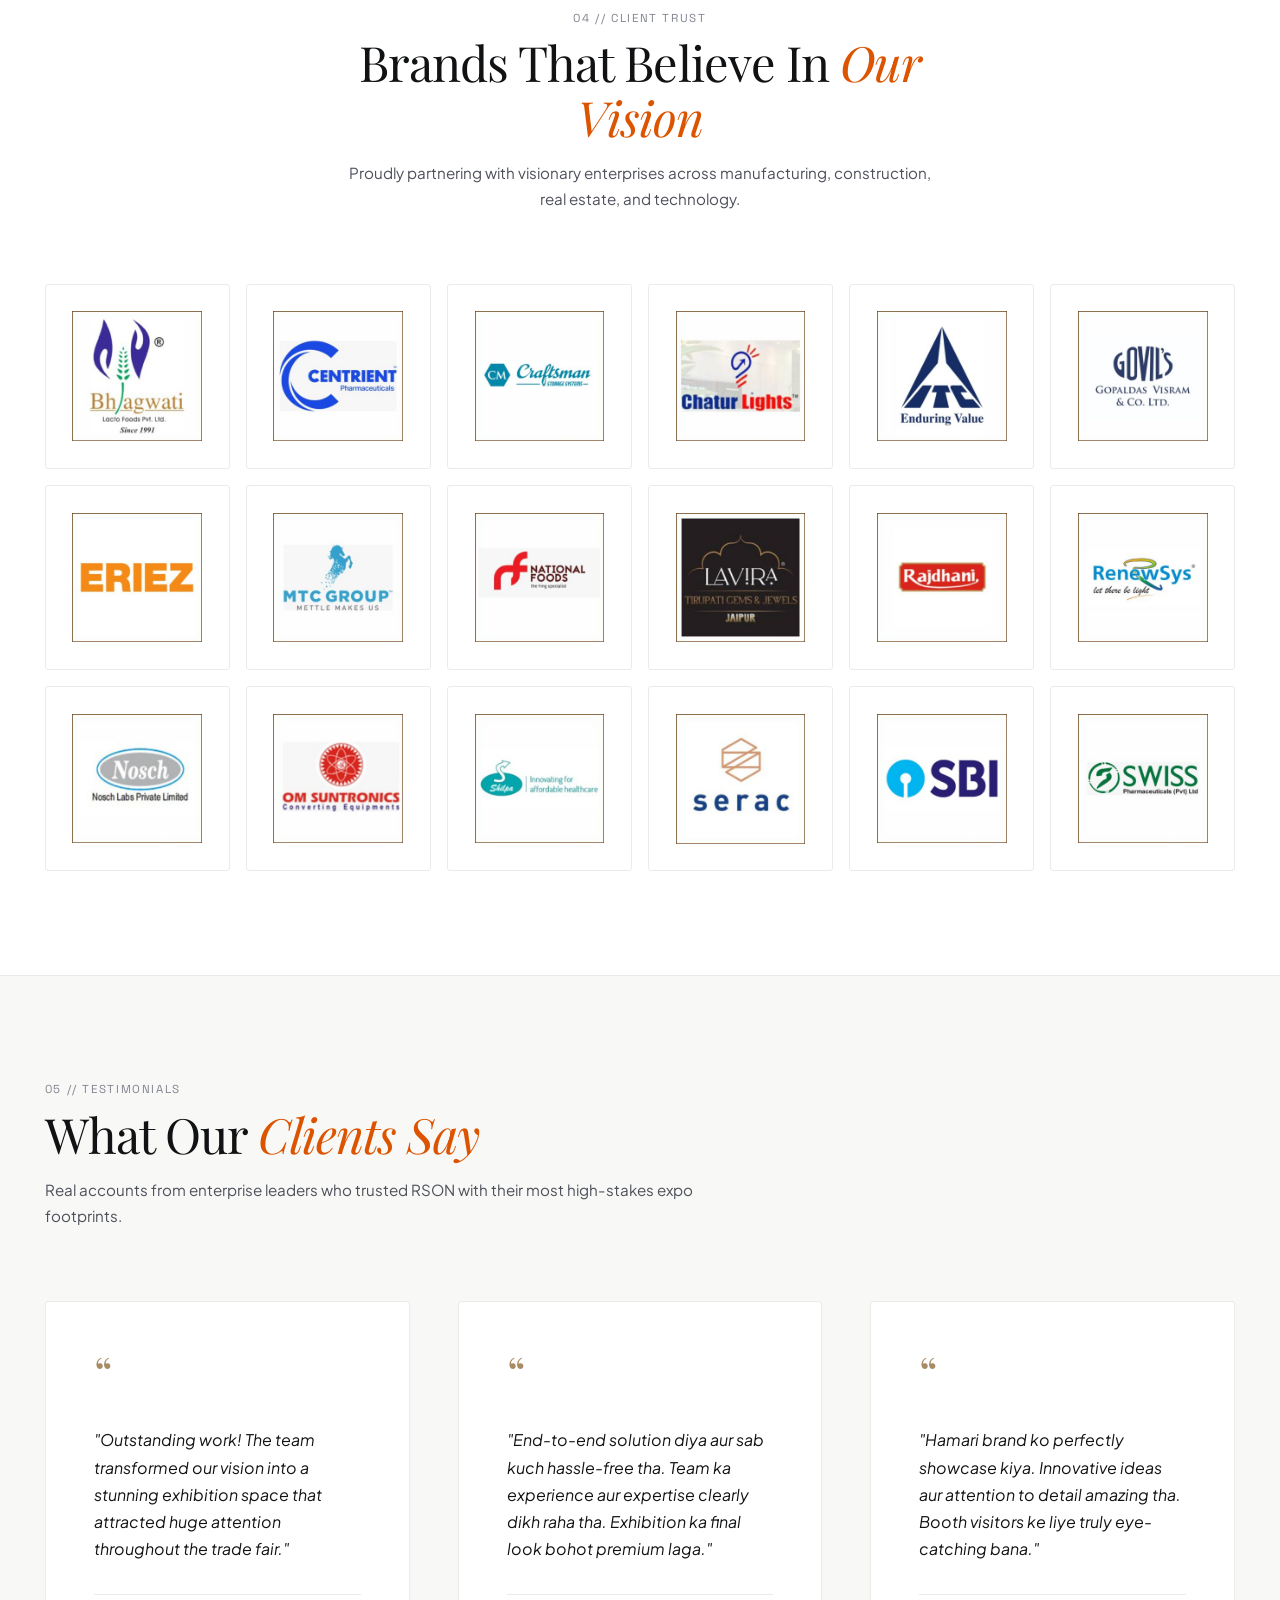
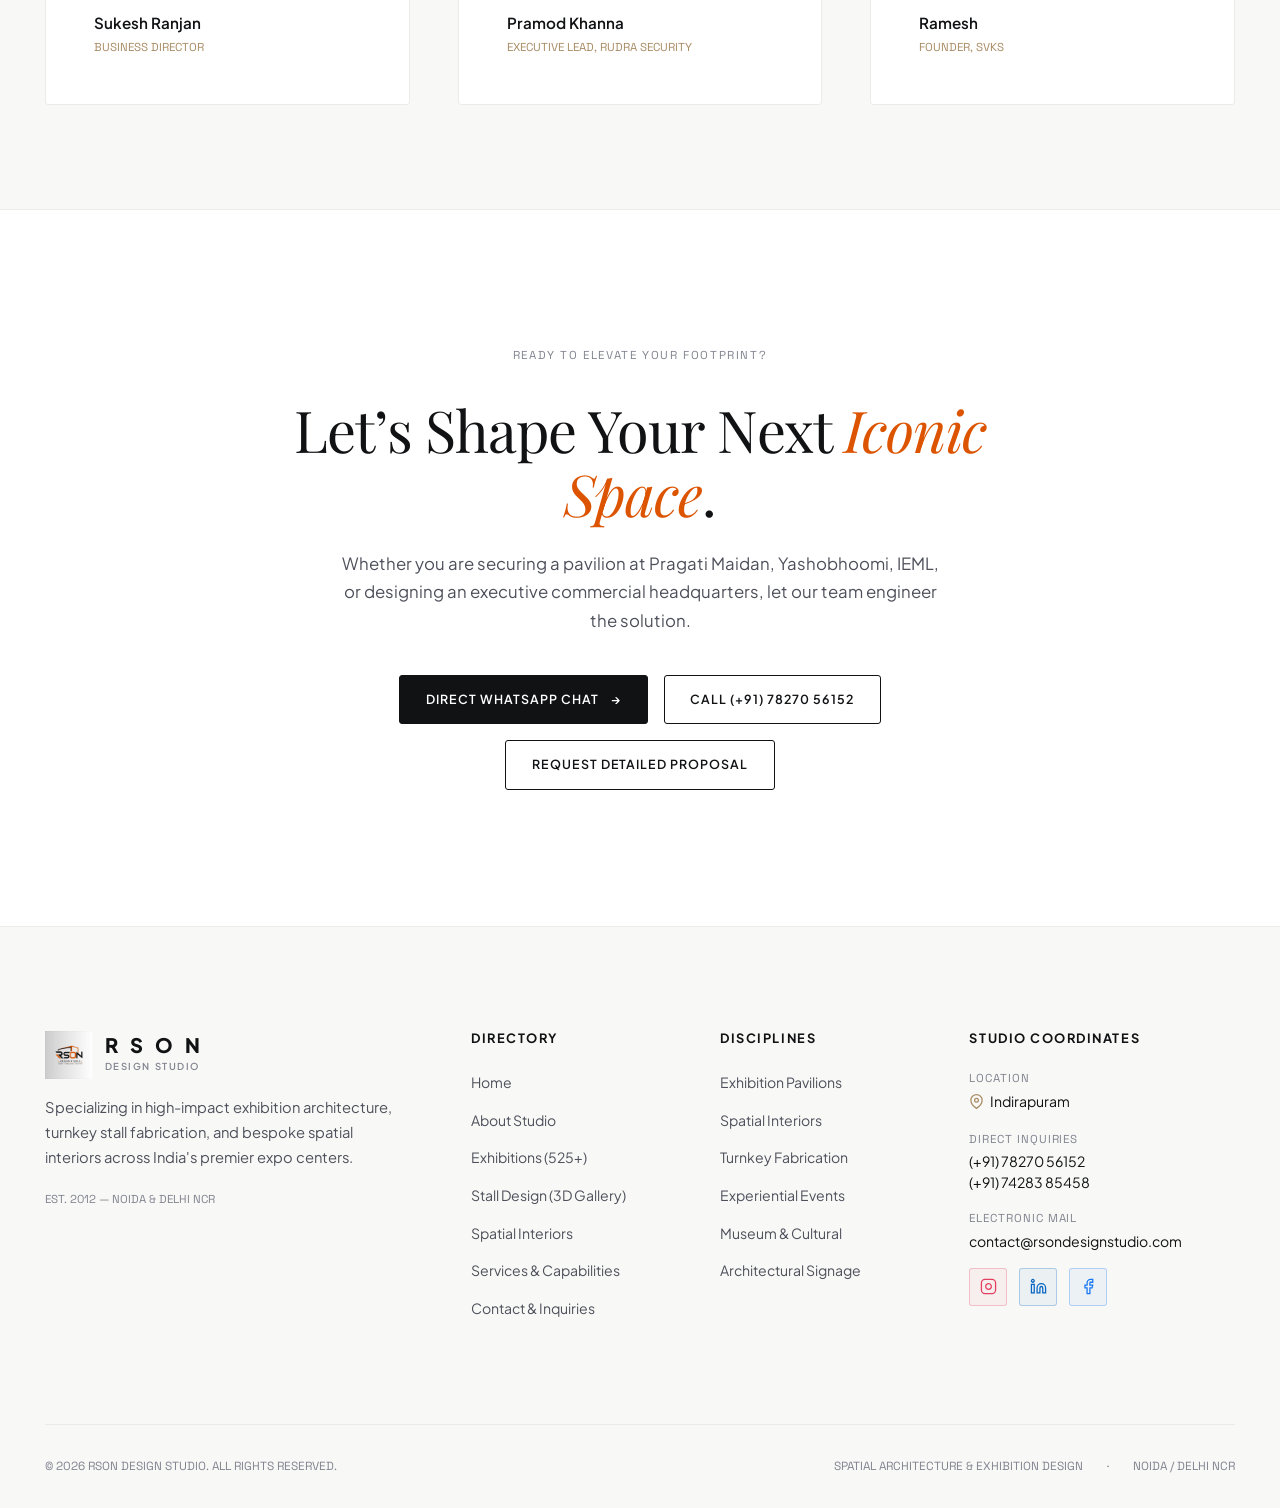
==== commit e3170be8: "Update home metrics to 520+, expand hero slider to 7 slides, and add 6 unique exhibition projects to" ====
--- a/index.html
+++ b/index.html
@@ -298,13 +298,29 @@
                 <img src="assets/images/hero-pavilion-hq.jpg" alt="RSON Design Studio Custom Pavilion Architecture"
                   loading="eager" width="1920" height="1080">
               </div>
-              <!-- Slide 02: MATECIA Grand Pavilion -->
+              <!-- Slide 02: Craftsman Automation Pavilion -->
+              <div class="hero-slide">
+                <img src="assets/images/craftsman-automation.jpg" alt="Craftsman Automation End-to-End Casting Solutions Expo Pavilion" loading="lazy">
+              </div>
+              <!-- Slide 03: MATECIA Grand Pavilion -->
               <div class="hero-slide">
                 <img src="assets/images/matecia-pavilion.jpg" alt="MATECIA Grand Architectural Pavilion" loading="lazy">
               </div>
-              <!-- Slide 03: PLASTINDIA Sovereign Pavilion -->
+              <!-- Slide 04: Dr. Willmar Schwabe Bio-Pharma Pavilion -->
+              <div class="hero-slide">
+                <img src="assets/images/schwabe-sanat-pavilion.jpg" alt="Dr. Willmar Schwabe Bio-Pharma Exhibition Pavilion" loading="lazy">
+              </div>
+              <!-- Slide 05: PLASTINDIA Sovereign Pavilion -->
               <div class="hero-slide">
                 <img src="assets/images/plastindia-delhi.webp" alt="PLASTINDIA Sovereign Pavilion" loading="lazy">
+              </div>
+              <!-- Slide 06: JSW Paints Official Brand Pavilion -->
+              <div class="hero-slide">
+                <img src="assets/images/jswp.png" alt="JSW Paints Official Exhibition Pavilion" loading="lazy">
+              </div>
+              <!-- Slide 07: Om Bhagwati Arts & Handicrafts Showcase -->
+              <div class="hero-slide">
+                <img src="assets/images/om-bhagwati-handicrafts.jpg" alt="Om Bhagwati Arts & Handicrafts Exhibition Pavilion" loading="lazy">
               </div>
             </div>
 
@@ -327,7 +343,7 @@
                 <div class="hero-progress-line">
                   <div class="hero-progress-active" id="heroProgressActive"></div>
                 </div>
-                <span>02 &nbsp;03</span>
+                <span>07</span>
               </div>
               <a href="exhibitions" class="hero-caption-link">
                 <span id="heroCaptionText">Custom Pavilion Architecture — Pragati Maidan</span>
@@ -351,7 +367,7 @@
             <span class="metric-label">PROJECTS DELIVERED</span>
           </div>
           <div class="metric-item">
-            <span class="metric-number">530+</span>
+            <span class="metric-number">520+</span>
             <span class="metric-label">HAPPY CLIENTS</span>
           </div>
           <div class="metric-item">
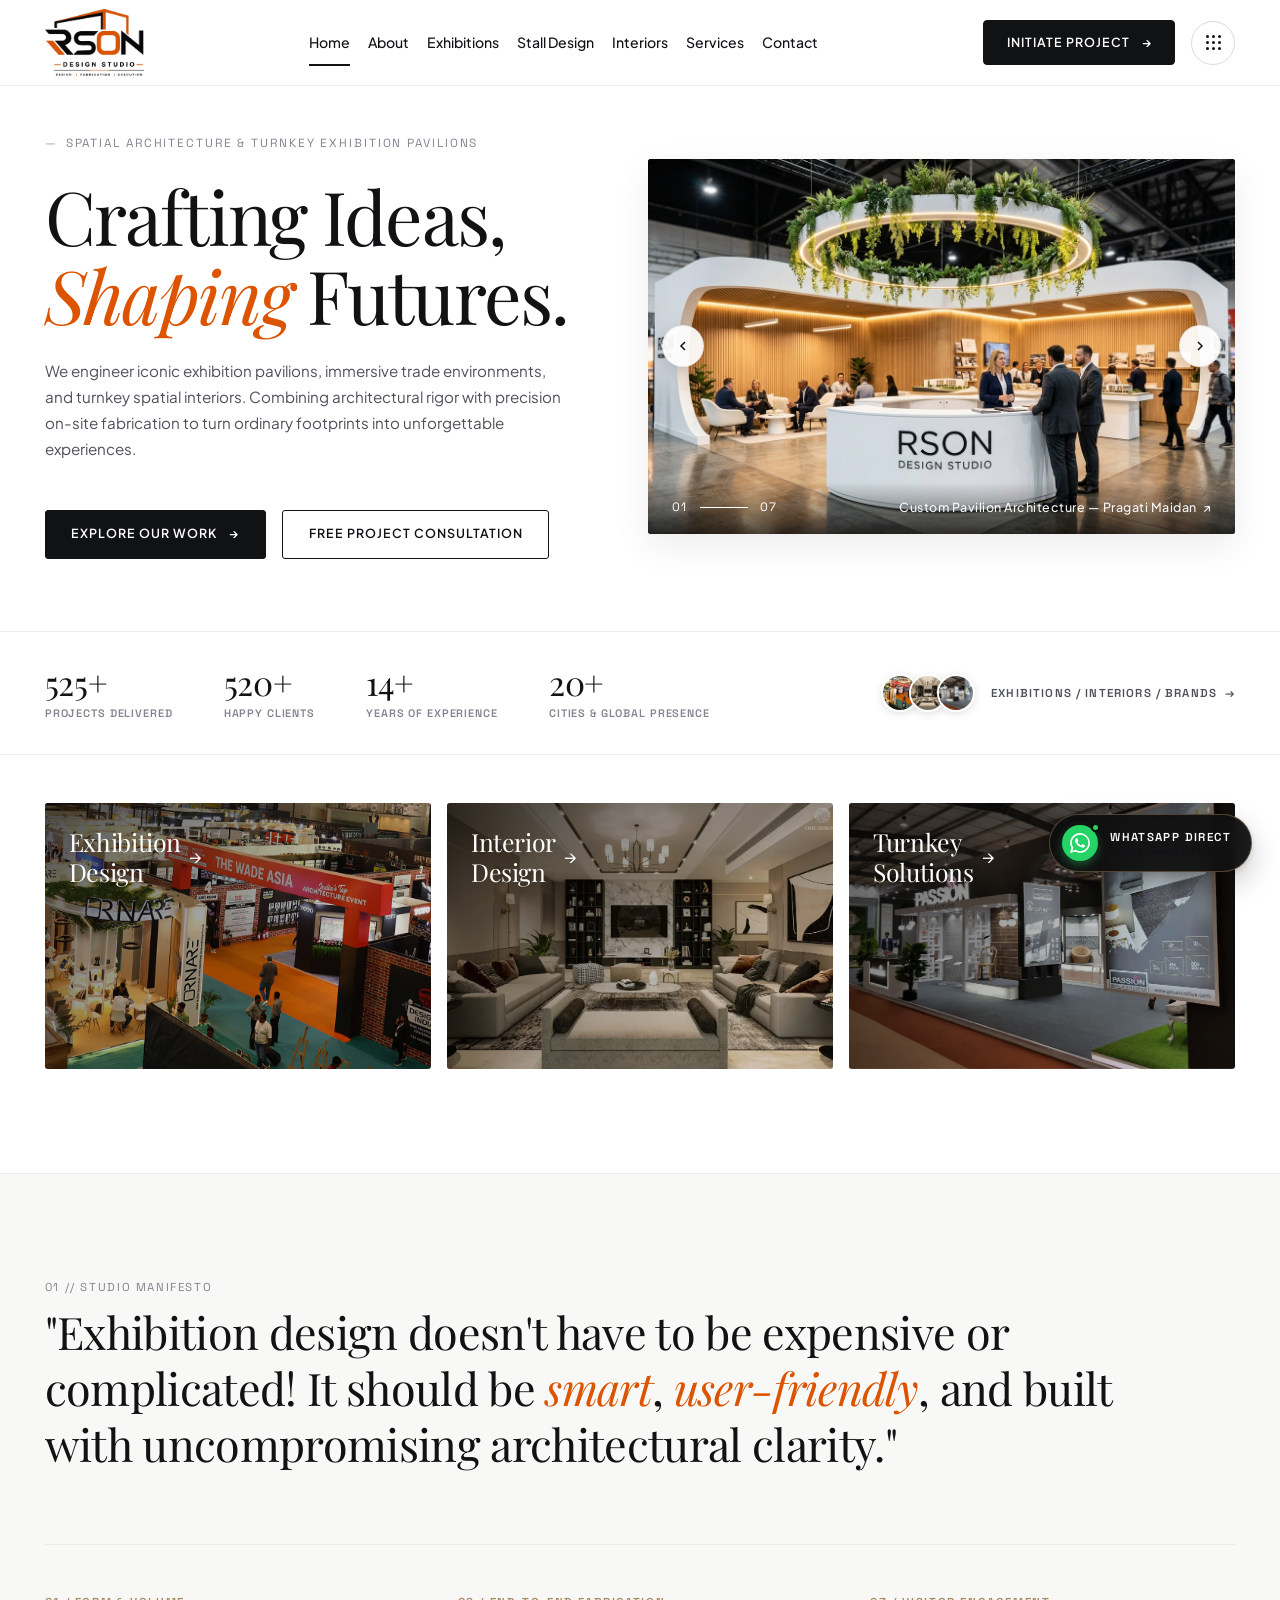
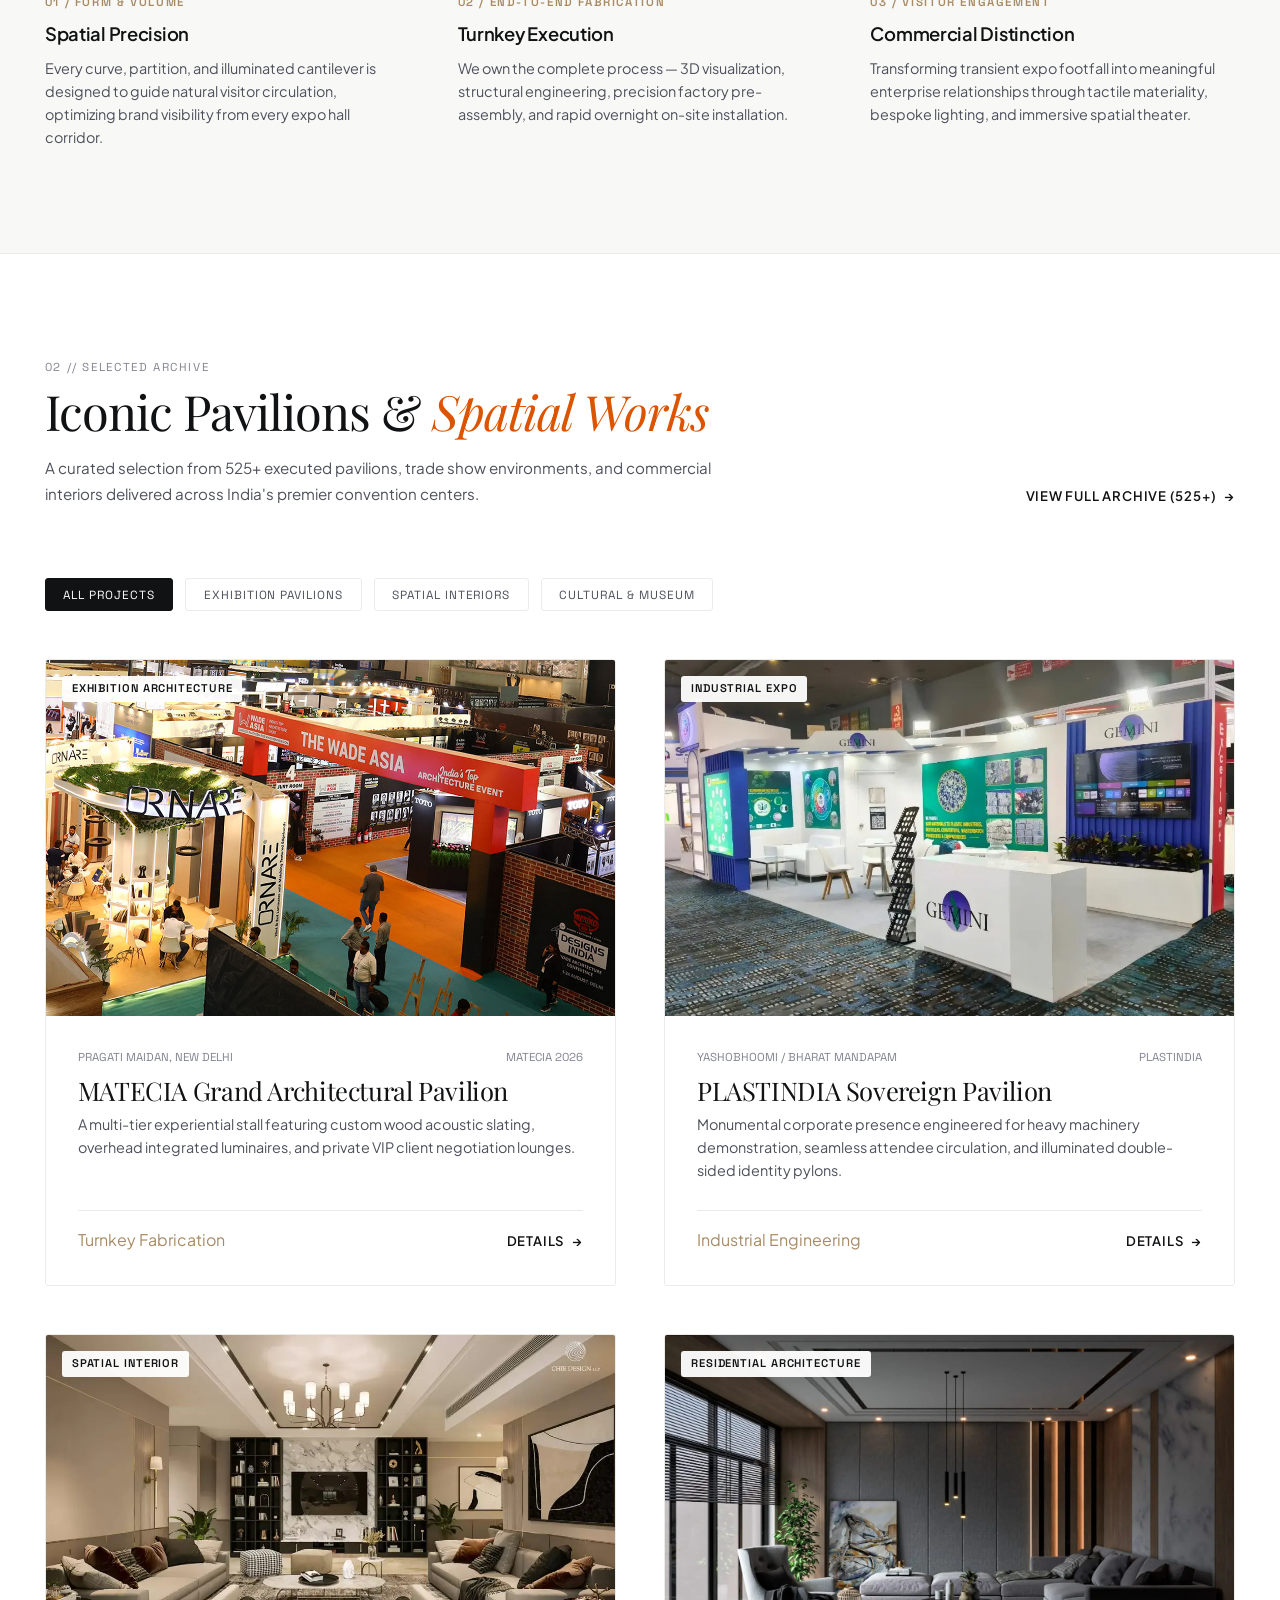
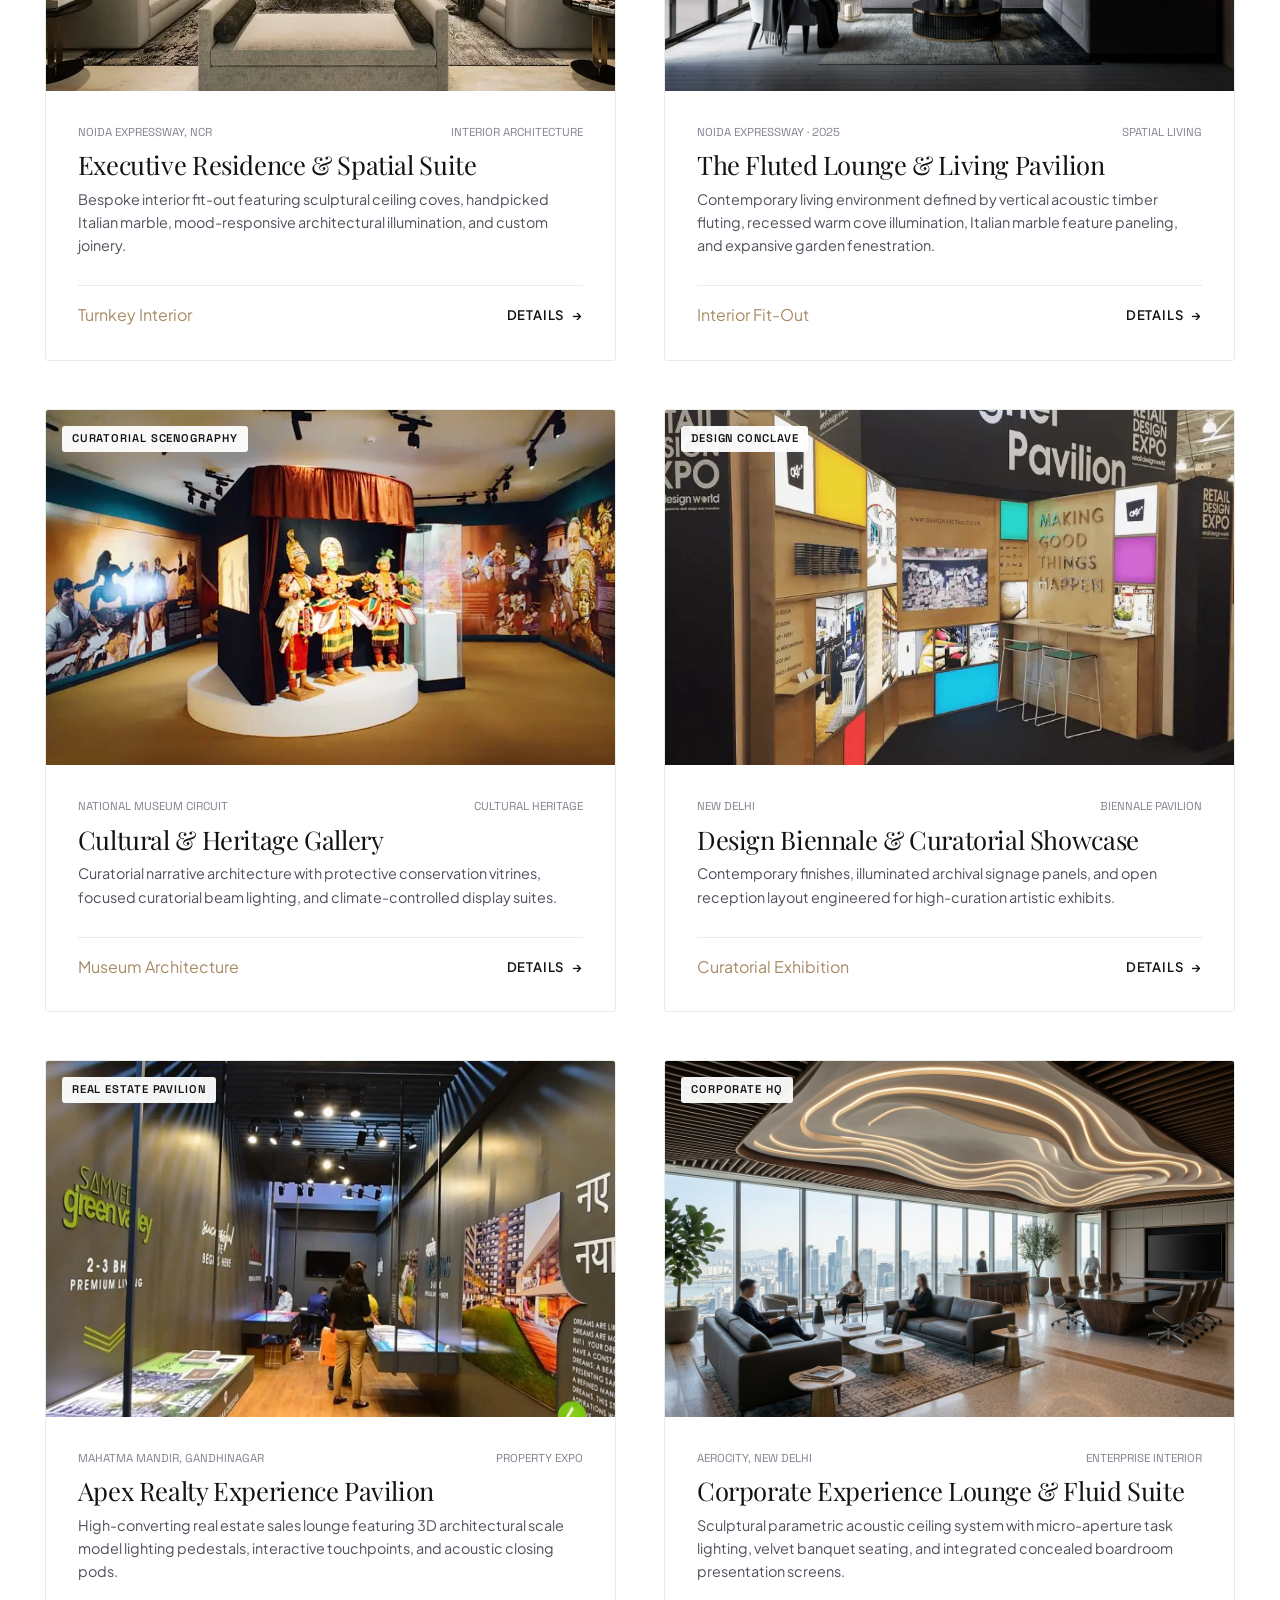
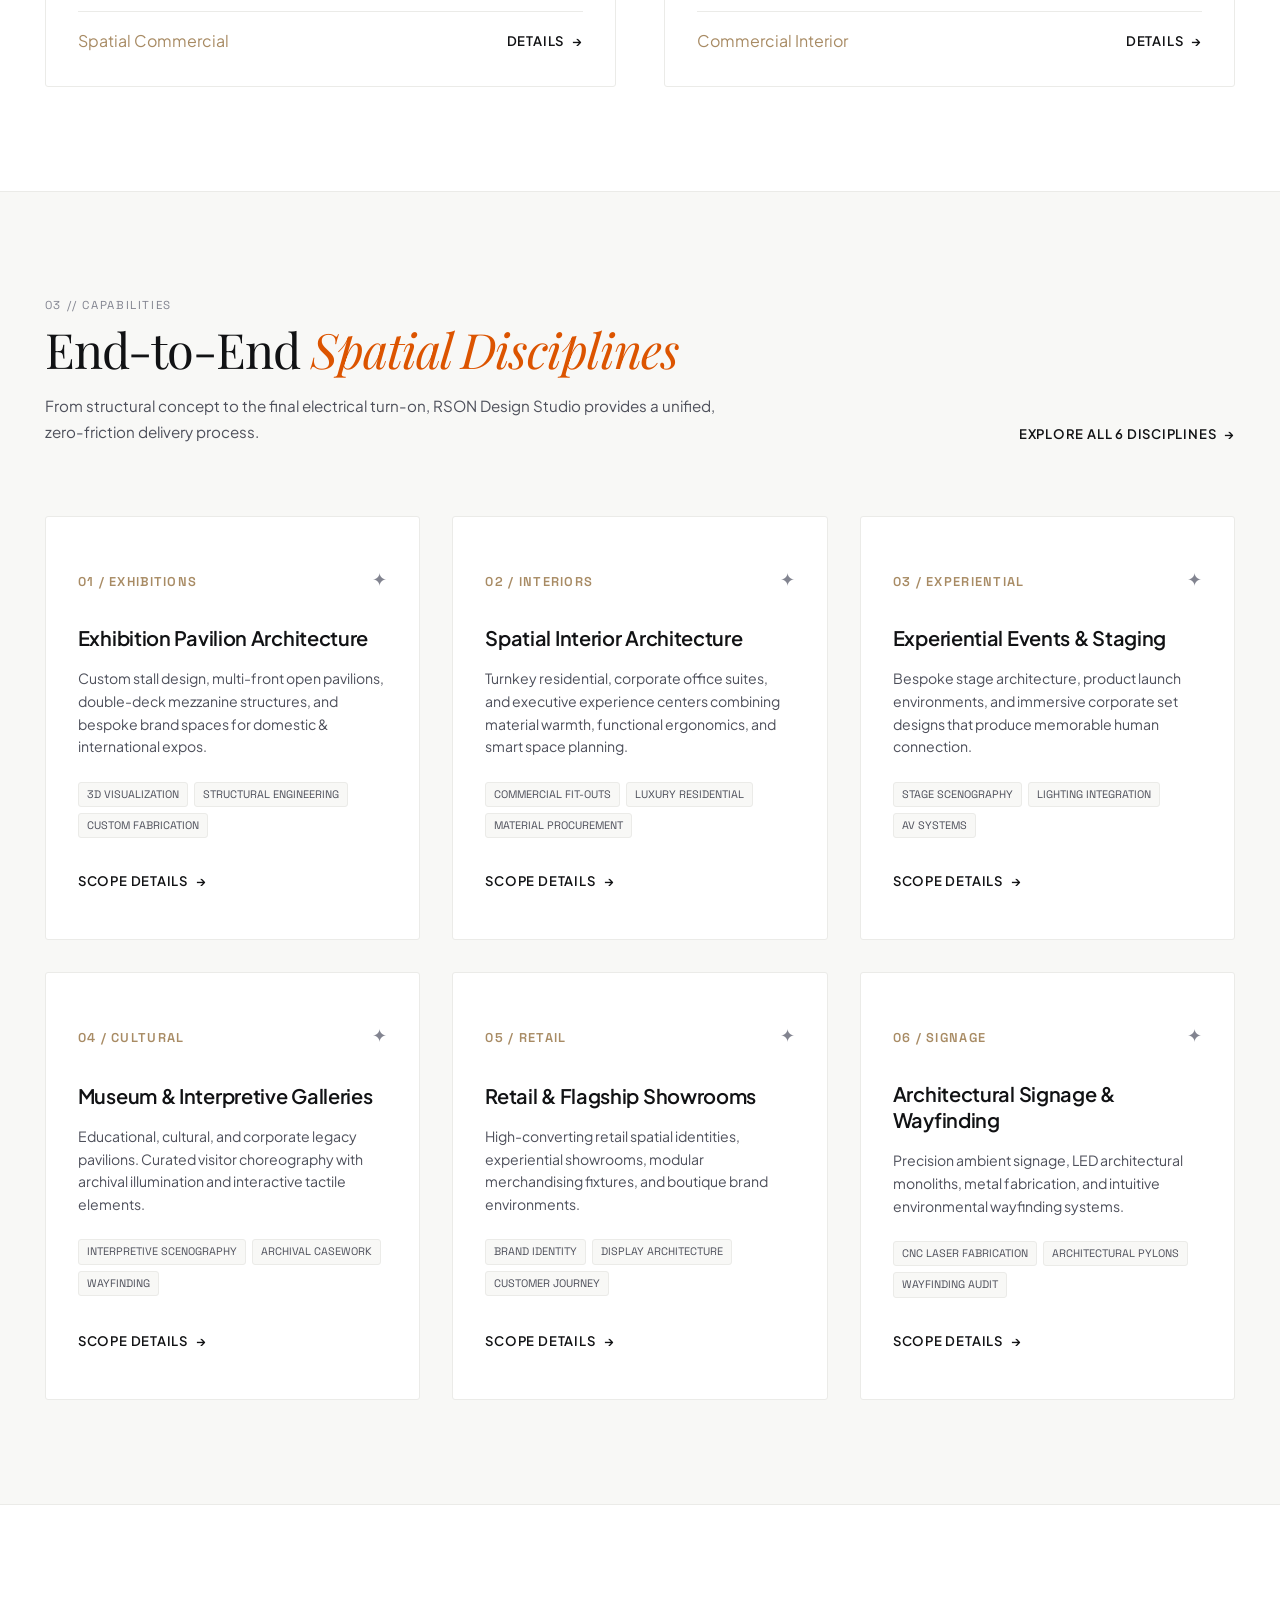
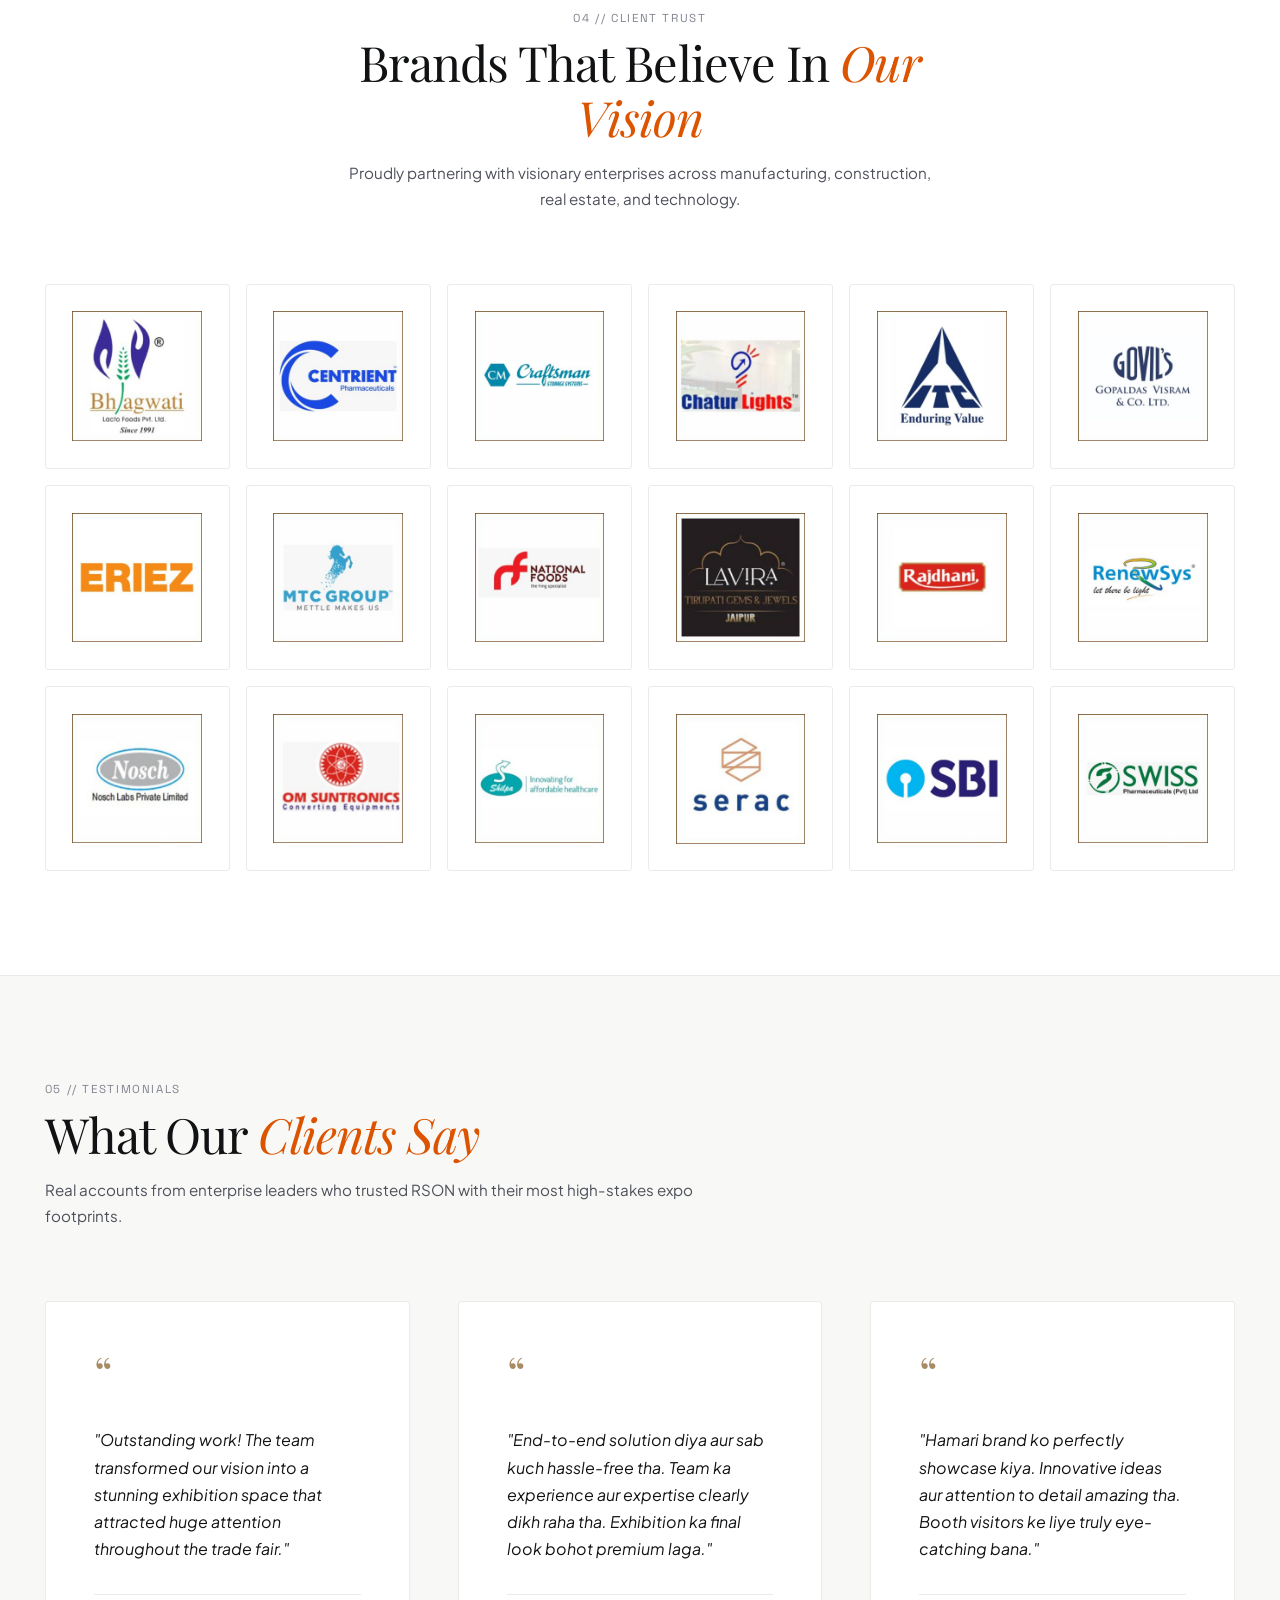
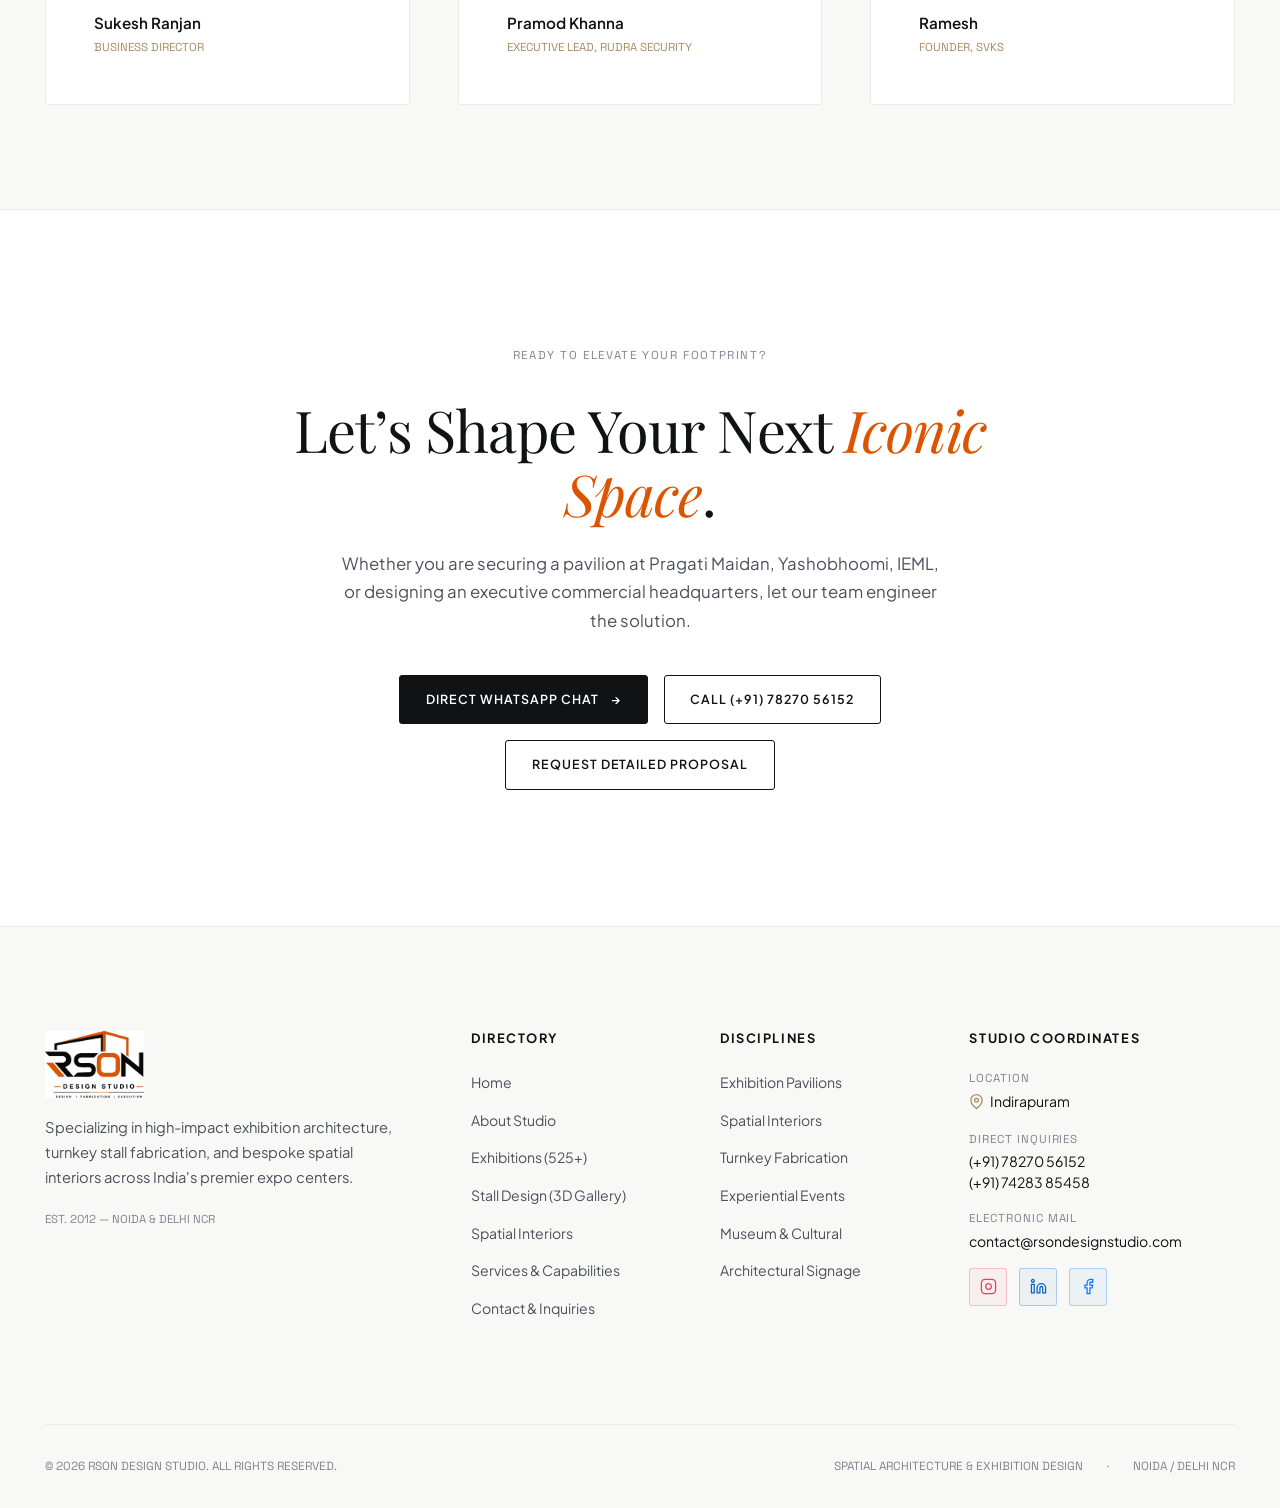
==== commit 8b0c6436: "Standardize logo sizing, configure clean URL rewrites and 404 fallbacks for interiors and services" ====
--- a/index.html
+++ b/index.html
@@ -170,12 +170,7 @@
     <div class="container header-container">
       <!-- Studio Brand Identity Lockup with Original Website Logo -->
       <a href="/" class="brand-lockup" aria-label="RSON Design Studio Homepage">
-        <img src="assets/images/logo-cropped.jpeg" alt="RSON Design Studio Logo" class="header-logo-img" width="48"
-          height="48">
-        <div class="brand-text">
-          <span class="brand-name">R S O N</span>
-          <span class="brand-tagline">DESIGN STUDIO</span>
-        </div>
+        <img src="assets/images/logo-cropped.jpeg" alt="RSON Design Studio Logo" class="header-logo-img">
       </a>
 
       <!-- Desktop Architectural Navigation -->
@@ -1002,13 +997,8 @@
       <div class="footer-grid">
         <!-- Col 1: Studio Identity -->
         <div class="footer-col-studio">
-          <a href="/" class="brand-lockup">
-            <img src="assets/images/logo-cropped.jpeg" alt="RSON Design Studio Logo" class="footer-logo-img" width="48"
-              height="48">
-            <div class="brand-text">
-              <span class="brand-name">R S O N</span>
-              <span class="brand-tagline">DESIGN STUDIO</span>
-            </div>
+          <a href="/" class="brand-lockup" aria-label="RSON Design Studio Homepage">
+            <img src="assets/images/logo-cropped.jpeg" alt="RSON Design Studio Logo" class="footer-logo-img">
           </a>
           <p class="footer-manifesto">
             Specializing in high-impact exhibition architecture, turnkey stall fabrication, and bespoke spatial
--- a/css/layout.css
+++ b/css/layout.css
@@ -36,13 +36,19 @@
   text-decoration: none;
 }
 
-.header-logo-img {
-  height: 48px;
+.header-logo-img,
+.footer-logo-img {
+  height: 68px;
   width: auto;
-  max-width: 140px;
+  max-width: 220px;
   object-fit: contain;
   display: block;
-  border-radius: var(--radius-subtle);
+  transition: transform var(--transition-fast);
+}
+
+.header-logo-img:hover,
+.footer-logo-img:hover {
+  transform: scale(1.02);
 }
 
 .brand-text {
@@ -475,8 +481,10 @@
   .btn-initiate {
     display: none;
   }
-  .header-logo-img {
-    height: 38px;
+  .header-logo-img,
+  .footer-logo-img {
+    height: 48px;
+    max-width: 170px;
   }
   .brand-name {
     font-size: 1.08rem;
